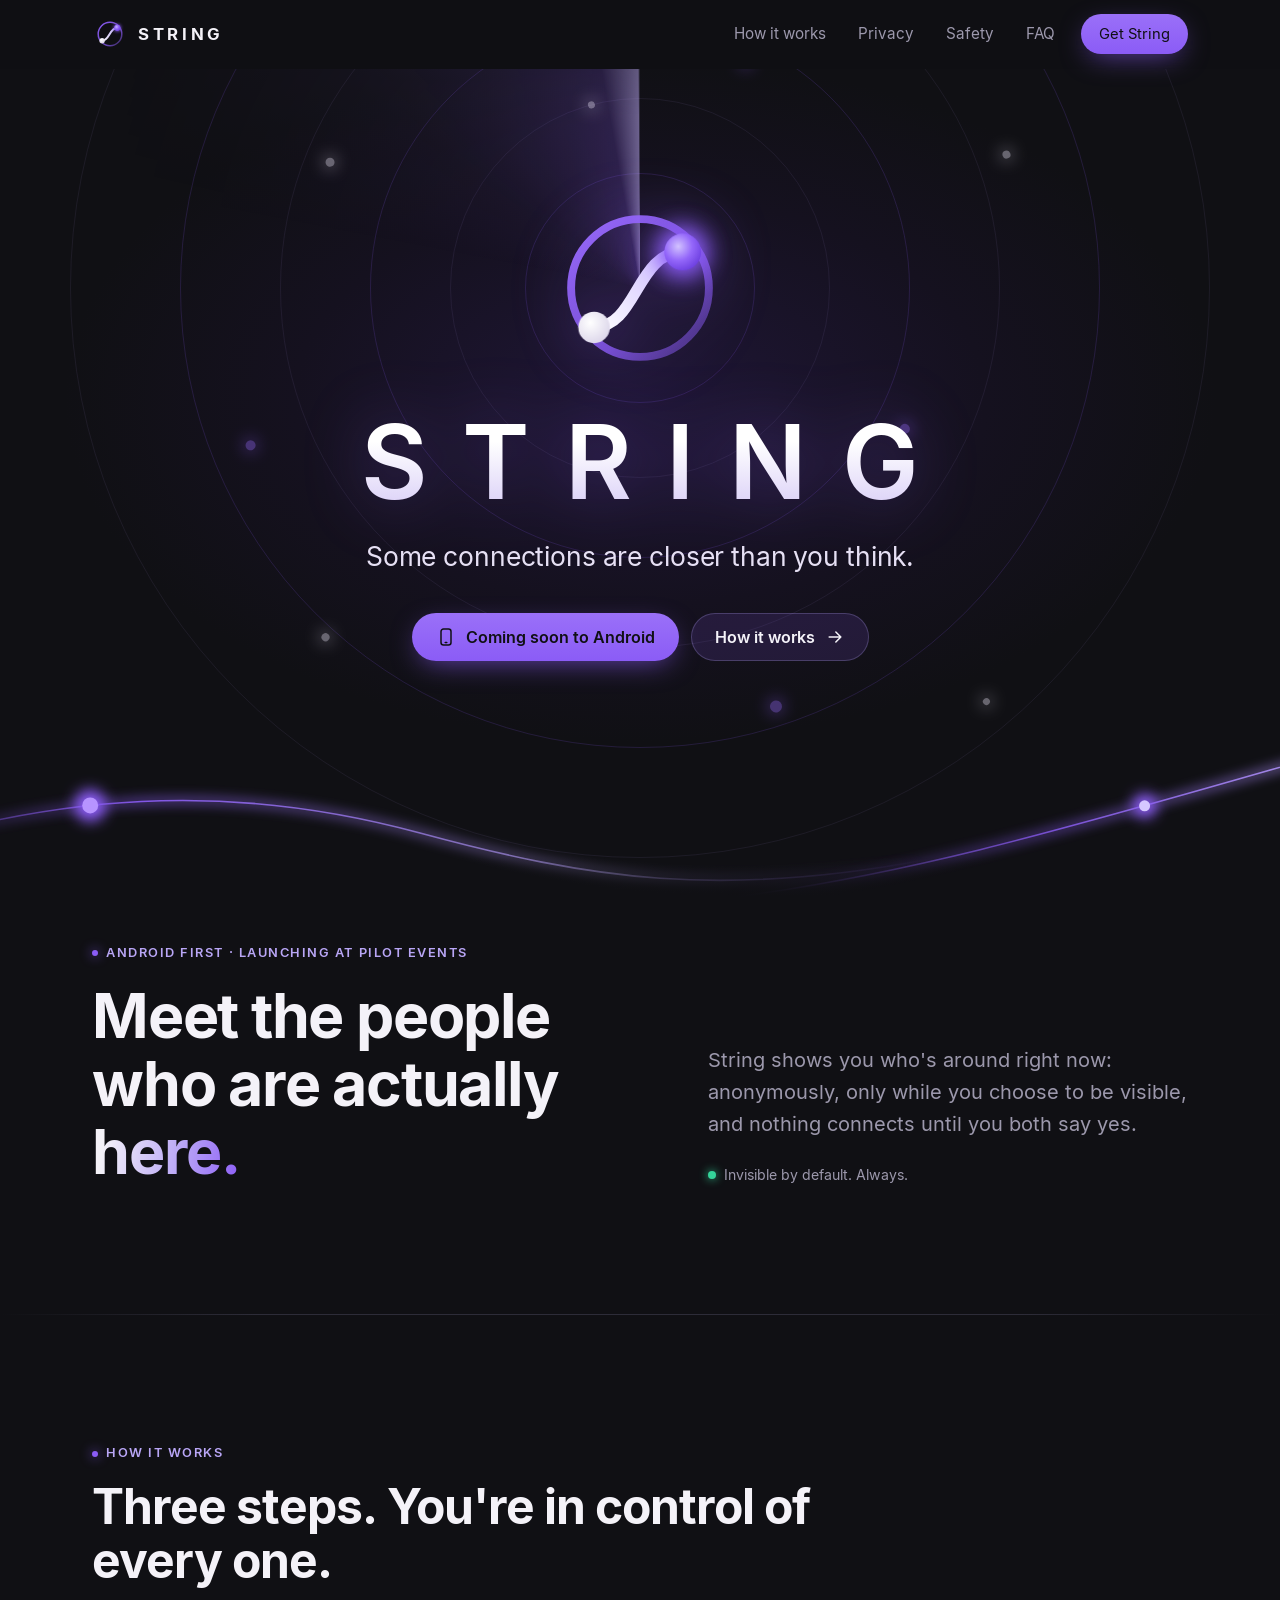
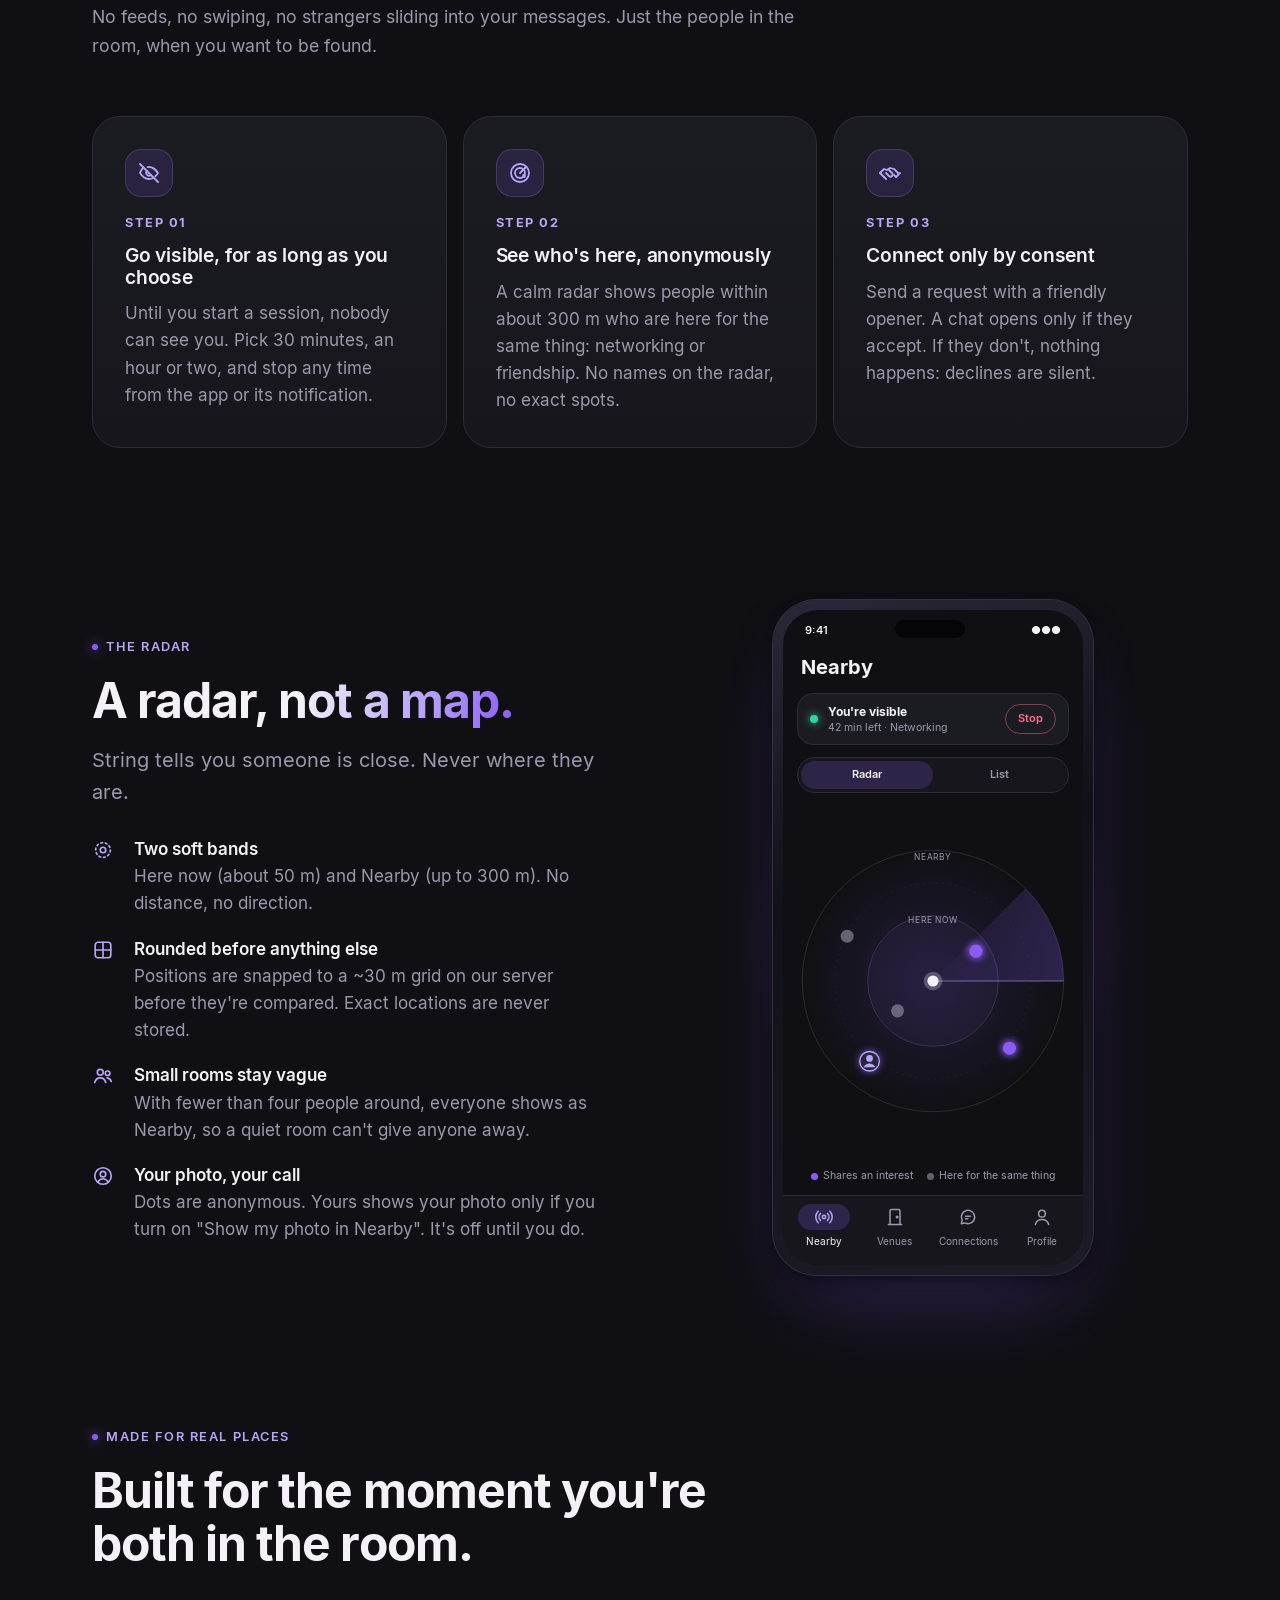
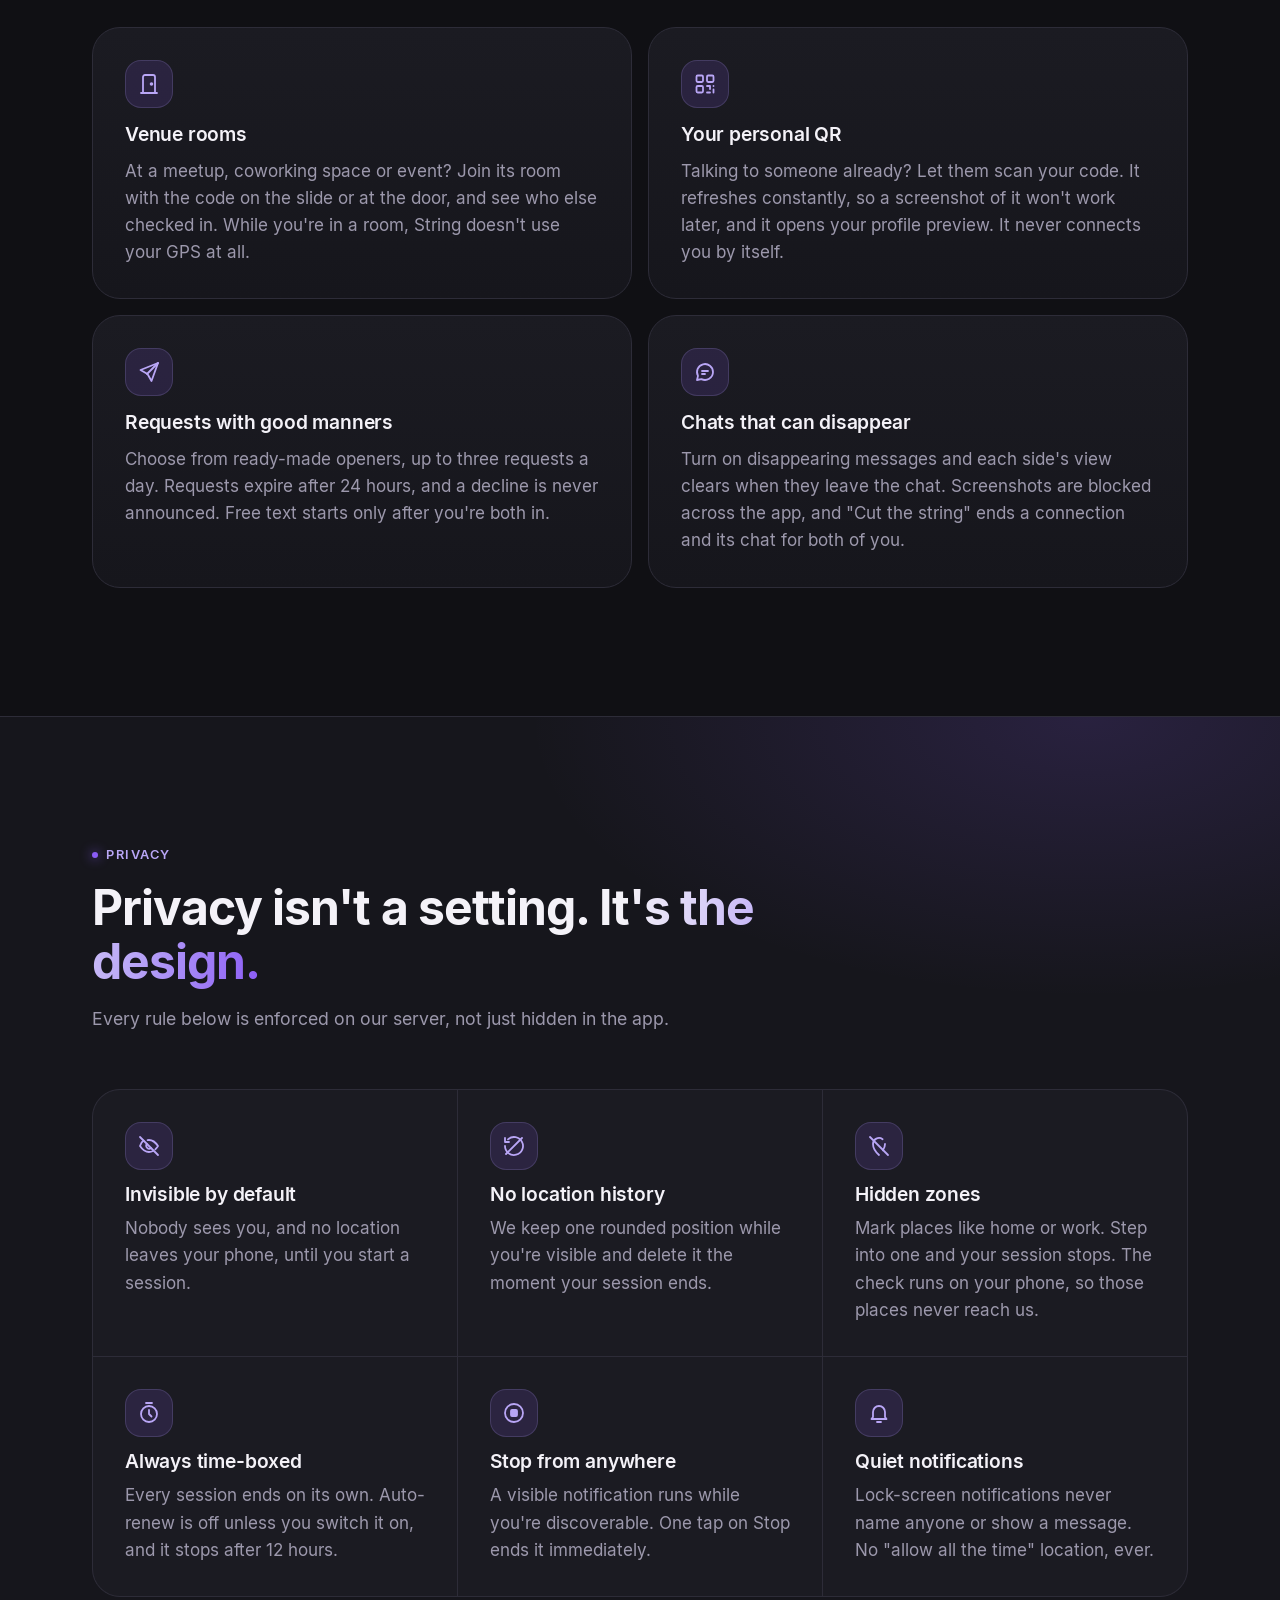
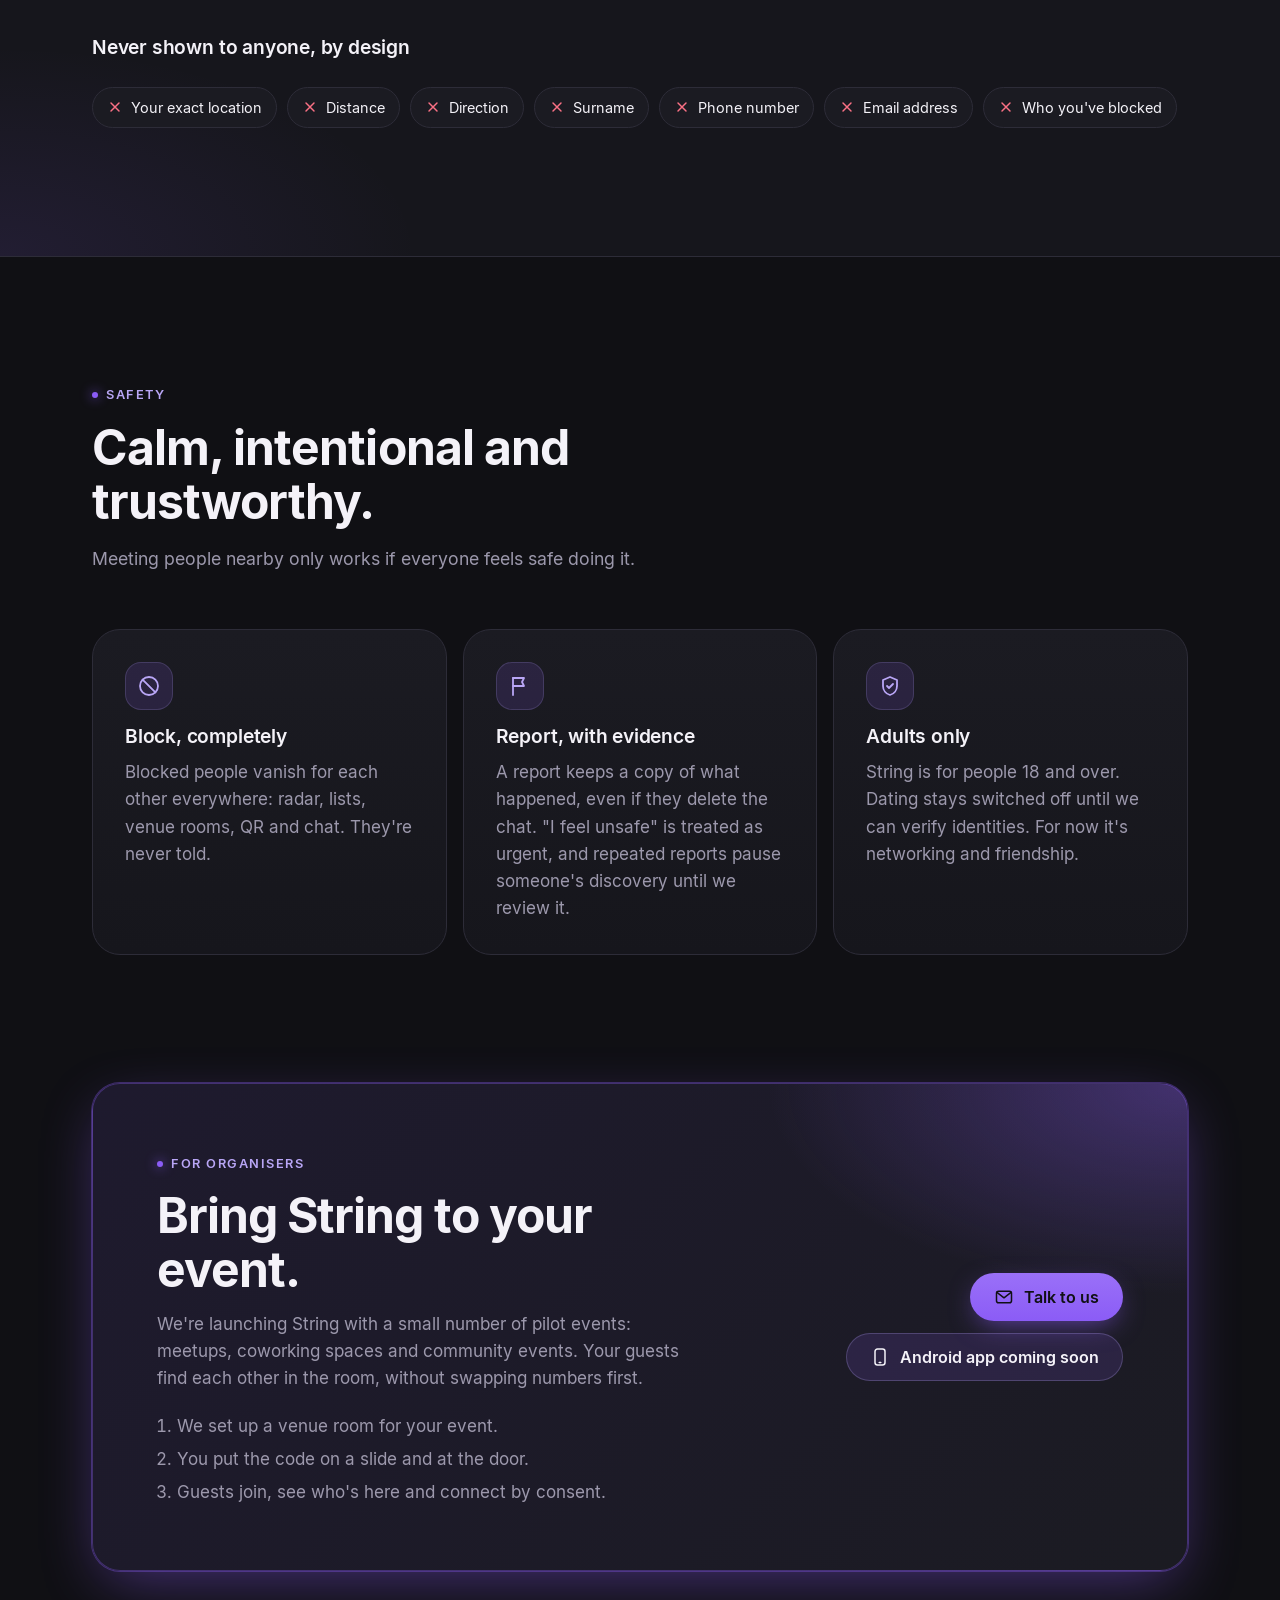
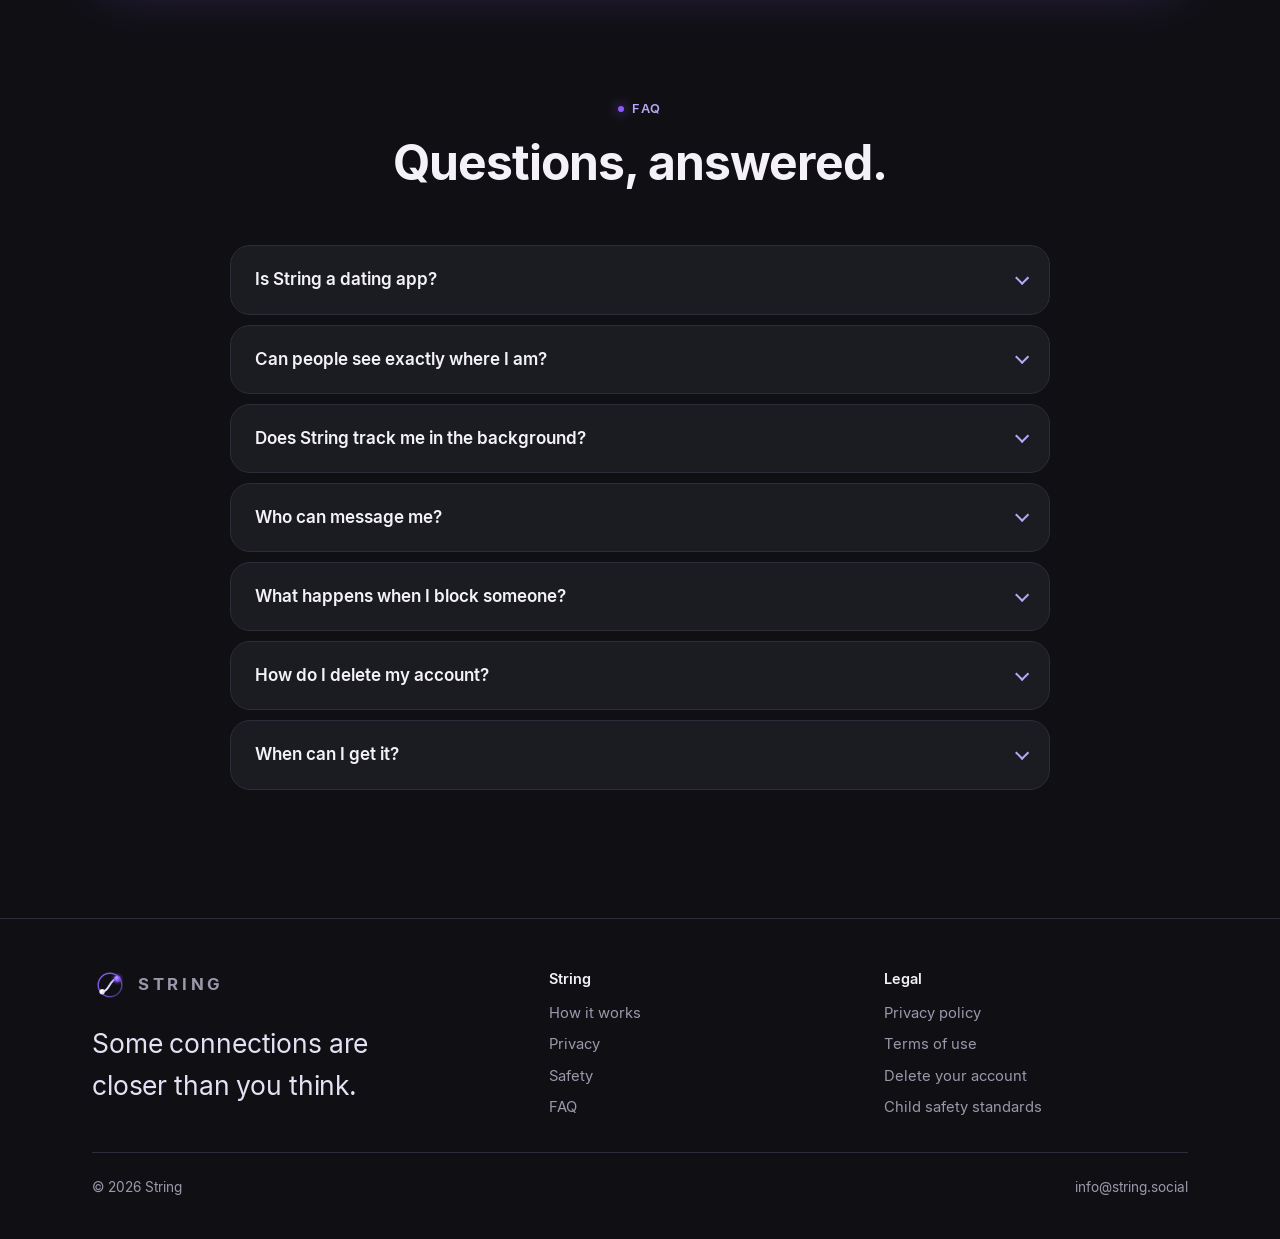
==== index.html @ e71d5424 "String website: landing page, privacy policy, terms, account deletion, child safety Co-Authored-By: " ====
<!doctype html>
<html lang="en">
<head>
  <meta charset="utf-8">
  <meta name="viewport" content="width=device-width, initial-scale=1">
  <title>String · Meet the people who are actually here</title>
  <meta name="description" content="String shows you who's around right now: anonymously, only while you choose to be visible, and nothing connects until you both say yes.">
  <meta name="theme-color" content="#101014">
  <meta property="og:type" content="website">
  <meta property="og:title" content="String · Some connections are closer than you think">
  <meta property="og:description" content="Meet the people who are actually here. Invisible by default, anonymous on the radar, connected only by consent.">
  <meta property="og:image" content="assets/img/og.png">
  <meta name="twitter:card" content="summary_large_image">
  <link rel="icon" type="image/svg+xml" href="assets/img/logo.svg">
  <link rel="icon" type="image/png" sizes="32x32" href="assets/img/icon-32.png">
  <link rel="apple-touch-icon" href="assets/img/icon-180.png">
  <link rel="preload" href="assets/fonts/Inter-Bold.ttf" as="font" type="font/ttf" crossorigin>
  <link rel="stylesheet" href="assets/css/site.css">
  <script>document.documentElement.classList.add("js");</script>
</head>
<body>
<a class="skip" href="#main">Skip to content</a>

<!-- Icons (stroke icons, 24 px grid) -->
<svg width="0" height="0" style="position:absolute" aria-hidden="true">
  <defs>
    <symbol id="i-eye-off" viewBox="0 0 24 24" fill="none" stroke="currentColor" stroke-width="1.8" stroke-linecap="round" stroke-linejoin="round"><path d="M3 3l18 18"/><path d="M10.6 6.1A9.7 9.7 0 0 1 12 6c5 0 9 6 9 6a17 17 0 0 1-2.7 3.3"/><path d="M6.5 6.6C4.3 8.2 3 12 3 12s4 6 9 6c1.5 0 2.9-.4 4.1-1"/><path d="M9.9 9.9a3 3 0 0 0 4.2 4.2"/></symbol>
    <symbol id="i-radar" viewBox="0 0 24 24" fill="none" stroke="currentColor" stroke-width="1.8" stroke-linecap="round" stroke-linejoin="round"><circle cx="12" cy="12" r="9"/><circle cx="12" cy="12" r="5"/><path d="M12 12l6-6"/><circle cx="16" cy="15" r="1" fill="currentColor"/></symbol>
    <symbol id="i-handshake" viewBox="0 0 24 24" fill="none" stroke="currentColor" stroke-width="1.8" stroke-linecap="round" stroke-linejoin="round"><path d="M8 12l3 3a2 2 0 0 0 3-3l-3-3"/><path d="M2 12l4-4 3 1 3-2 4 1 4 4"/><path d="M6 16l2 2"/><path d="M16 14l2 2"/><path d="M2 12l4 4"/><path d="M22 12l-4 4"/></symbol>
    <symbol id="i-grid" viewBox="0 0 24 24" fill="none" stroke="currentColor" stroke-width="1.8" stroke-linecap="round" stroke-linejoin="round"><rect x="3.5" y="3.5" width="17" height="17" rx="3"/><path d="M3.5 12h17M12 3.5v17"/></symbol>
    <symbol id="i-rings" viewBox="0 0 24 24" fill="none" stroke="currentColor" stroke-width="1.8" stroke-linecap="round" stroke-linejoin="round"><circle cx="12" cy="12" r="3"/><circle cx="12" cy="12" r="8" stroke-dasharray="2 3"/></symbol>
    <symbol id="i-users" viewBox="0 0 24 24" fill="none" stroke="currentColor" stroke-width="1.8" stroke-linecap="round" stroke-linejoin="round"><circle cx="9" cy="8" r="3.2"/><path d="M3 19c.8-3 3.2-5 6-5s5.2 2 6 5"/><circle cx="17" cy="9" r="2.5"/><path d="M16.5 14c2.3.2 3.9 1.8 4.5 4"/></symbol>
    <symbol id="i-photo" viewBox="0 0 24 24" fill="none" stroke="currentColor" stroke-width="1.8" stroke-linecap="round" stroke-linejoin="round"><circle cx="12" cy="12" r="9"/><circle cx="12" cy="10" r="3"/><path d="M6.5 18.5c1.2-2.2 3.2-3.5 5.5-3.5s4.3 1.3 5.5 3.5"/></symbol>
    <symbol id="i-door" viewBox="0 0 24 24" fill="none" stroke="currentColor" stroke-width="1.8" stroke-linecap="round" stroke-linejoin="round"><path d="M4 21h16"/><path d="M6 21V5a2 2 0 0 1 2-2h8a2 2 0 0 1 2 2v16"/><circle cx="14.5" cy="12" r=".9" fill="currentColor"/></symbol>
    <symbol id="i-qr" viewBox="0 0 24 24" fill="none" stroke="currentColor" stroke-width="1.8" stroke-linecap="round" stroke-linejoin="round"><rect x="3.5" y="3.5" width="6.5" height="6.5" rx="1.2"/><rect x="14" y="3.5" width="6.5" height="6.5" rx="1.2"/><rect x="3.5" y="14" width="6.5" height="6.5" rx="1.2"/><path d="M14 14h3v3M20.5 14v.01M14 20.5h3M20.5 17.5v3"/></symbol>
    <symbol id="i-send" viewBox="0 0 24 24" fill="none" stroke="currentColor" stroke-width="1.8" stroke-linecap="round" stroke-linejoin="round"><path d="M21 3L10 14"/><path d="M21 3l-6.5 18-4-7-7-4z"/></symbol>
    <symbol id="i-chat" viewBox="0 0 24 24" fill="none" stroke="currentColor" stroke-width="1.8" stroke-linecap="round" stroke-linejoin="round"><path d="M20 12a8 8 0 0 1-11.6 7.1L4 20l1-4.1A8 8 0 1 1 20 12z"/><path d="M9 11h6M9 14h3"/></symbol>
    <symbol id="i-timer" viewBox="0 0 24 24" fill="none" stroke="currentColor" stroke-width="1.8" stroke-linecap="round" stroke-linejoin="round"><circle cx="12" cy="13" r="8"/><path d="M12 9v4l2.5 2.5M9 2h6"/></symbol>
    <symbol id="i-history" viewBox="0 0 24 24" fill="none" stroke="currentColor" stroke-width="1.8" stroke-linecap="round" stroke-linejoin="round"><path d="M3 12a9 9 0 1 0 3-6.7"/><path d="M3 4v4h4"/><path d="M4 20L20 4"/></symbol>
    <symbol id="i-pin-off" viewBox="0 0 24 24" fill="none" stroke="currentColor" stroke-width="1.8" stroke-linecap="round" stroke-linejoin="round"><path d="M12 21s-6-5.4-6-11a6 6 0 0 1 9.6-4.8M18 10c0 2.2-.9 4.4-2.1 6.2"/><path d="M3 3l18 18"/></symbol>
    <symbol id="i-stop" viewBox="0 0 24 24" fill="none" stroke="currentColor" stroke-width="1.8" stroke-linecap="round" stroke-linejoin="round"><circle cx="12" cy="12" r="9"/><rect x="9" y="9" width="6" height="6" rx="1" fill="currentColor"/></symbol>
    <symbol id="i-bell" viewBox="0 0 24 24" fill="none" stroke="currentColor" stroke-width="1.8" stroke-linecap="round" stroke-linejoin="round"><path d="M6 16V11a6 6 0 1 1 12 0v5l1.5 2h-15z"/><path d="M10 21h4"/></symbol>
    <symbol id="i-block" viewBox="0 0 24 24" fill="none" stroke="currentColor" stroke-width="1.8" stroke-linecap="round" stroke-linejoin="round"><circle cx="12" cy="12" r="9"/><path d="M5.6 5.6l12.8 12.8"/></symbol>
    <symbol id="i-flag" viewBox="0 0 24 24" fill="none" stroke="currentColor" stroke-width="1.8" stroke-linecap="round" stroke-linejoin="round"><path d="M5 21V4"/><path d="M5 4h11l-2 4 2 4H5"/></symbol>
    <symbol id="i-shield" viewBox="0 0 24 24" fill="none" stroke="currentColor" stroke-width="1.8" stroke-linecap="round" stroke-linejoin="round"><path d="M12 3l7 3v6c0 4.4-3 8-7 9-4-1-7-4.6-7-9V6z"/><path d="M9 12l2 2 4-4"/></symbol>
    <symbol id="i-x" viewBox="0 0 24 24" fill="none" stroke="currentColor" stroke-width="2.2" stroke-linecap="round"><path d="M6 6l12 12M18 6L6 18"/></symbol>
    <symbol id="i-phone" viewBox="0 0 24 24" fill="none" stroke="currentColor" stroke-width="1.8" stroke-linecap="round" stroke-linejoin="round"><rect x="6" y="2.5" width="12" height="19" rx="3"/><path d="M11 18.5h2"/></symbol>
    <symbol id="i-arrow" viewBox="0 0 24 24" fill="none" stroke="currentColor" stroke-width="1.8" stroke-linecap="round" stroke-linejoin="round"><path d="M5 12h14M13 6l6 6-6 6"/></symbol>
    <symbol id="i-mail" viewBox="0 0 24 24" fill="none" stroke="currentColor" stroke-width="1.8" stroke-linecap="round" stroke-linejoin="round"><rect x="3" y="5" width="18" height="14" rx="2.5"/><path d="M3.5 6.5L12 13l8.5-6.5"/></symbol>
    <symbol id="i-nearby" viewBox="0 0 24 24" fill="none" stroke="currentColor" stroke-width="1.8" stroke-linecap="round" stroke-linejoin="round"><circle cx="12" cy="12" r="2"/><path d="M7.8 7.8a6 6 0 0 0 0 8.4M16.2 7.8a6 6 0 0 1 0 8.4M5 5a10 10 0 0 0 0 14M19 5a10 10 0 0 1 0 14"/></symbol>
    <symbol id="i-person" viewBox="0 0 24 24" fill="none" stroke="currentColor" stroke-width="1.8" stroke-linecap="round" stroke-linejoin="round"><circle cx="12" cy="8" r="4"/><path d="M4 21c1.2-4 4.2-6 8-6s6.8 2 8 6"/></symbol>
  </defs>
</svg>

<header class="top">
  <div class="wrap">
    <a class="brand" href="./" aria-label="String home">
      <img src="assets/img/logo.svg" alt="" width="36" height="36">
      STRING
    </a>
    <nav class="nav" aria-label="Main">
      <a href="#how">How it works</a>
      <a href="#privacy">Privacy</a>
      <a href="#safety">Safety</a>
      <a href="#faq">FAQ</a>
      <a class="btn btn-filled" href="#get">Get String</a>
    </nav>
  </div>
</header>

<main id="main">

  <!-- Hero: the brand banner, drawn live (radar rings, a sweeping beam, people lighting up
       as it passes, strings drifting below). -->
  <section class="stage" aria-labelledby="hero-title">
    <svg class="waves" viewBox="0 0 1440 260" preserveAspectRatio="xMidYMax slice" aria-hidden="true">
      <defs>
        <linearGradient id="w-a" x1="0" y1="0" x2="1" y2="0">
          <stop offset="0" stop-color="#8B5CF6" stop-opacity="0"/>
          <stop offset=".25" stop-color="#8B5CF6" stop-opacity=".9"/>
          <stop offset=".7" stop-color="#B9A6F6" stop-opacity=".55"/>
          <stop offset="1" stop-color="#8B5CF6" stop-opacity="0"/>
        </linearGradient>
        <linearGradient id="w-b" x1="0" y1="0" x2="1" y2="0">
          <stop offset="0" stop-color="#8B5CF6" stop-opacity="0"/>
          <stop offset=".5" stop-color="#8B5CF6" stop-opacity=".8"/>
          <stop offset="1" stop-color="#C4B0FF" stop-opacity=".9"/>
        </linearGradient>
        <filter id="w-glow" x="-10%" y="-50%" width="120%" height="200%"><feGaussianBlur stdDeviation="6"/></filter>
        <filter id="w-orb" x="-2" y="-2" width="5" height="5"><feGaussianBlur stdDeviation="7"/></filter>
        <path id="w-path-a" d="M-40 214 C 160 150, 330 150, 500 196 S 800 262, 1010 222"/>
        <path id="w-path-b" d="M800 262 C 1010 236, 1190 178, 1480 96"/>
      </defs>
      <use href="#w-path-a" fill="none" stroke="url(#w-a)" stroke-width="7" filter="url(#w-glow)" opacity=".7"/>
      <use href="#w-path-a" fill="none" stroke="url(#w-a)" stroke-width="1.6"/>
      <use href="#w-path-b" fill="none" stroke="url(#w-b)" stroke-width="7" filter="url(#w-glow)" opacity=".7"/>
      <use href="#w-path-b" fill="none" stroke="url(#w-b)" stroke-width="1.6"/>
      <g>
        <circle r="16" fill="#8B5CF6" filter="url(#w-orb)"/>
        <circle r="8" fill="#B794FF"/>
        <animateMotion dur="14s" repeatCount="indefinite" rotate="0"><mpath href="#w-path-a"/></animateMotion>
      </g>
      <g>
        <circle r="12" fill="#8B5CF6" filter="url(#w-orb)"/>
        <circle r="5.5" fill="#D6C8FF"/>
        <animateMotion dur="11s" begin="-4s" repeatCount="indefinite" rotate="0"><mpath href="#w-path-b"/></animateMotion>
      </g>
    </svg>

    <div class="stage-content">
      <div class="mark-wrap">
        <div class="stage-art" aria-hidden="true">
          <span class="ring" style="--d:230px"></span>
          <span class="ring" style="--d:380px"></span>
          <span class="ring" style="--d:540px"></span>
          <span class="ring" style="--d:720px"></span>
          <span class="ring" style="--d:920px"></span>
          <span class="ring" style="--d:1140px"></span>
          <span class="beam"></span>
          <!-- People: --a angle from the top, --r distance, --d = a/360*6s - 6s so each lights
               up as the beam reaches it. Violet shares an interest; pale does not. -->
          <span class="blip" style="--a:25deg;--r:250px;--d:-5.58s"><i></i></span>
          <span class="blip" style="--a:70deg;--r:390px;--d:-4.83s;--c:#E9E4F5;--s:8px"><i></i></span>
          <span class="blip" style="--a:118deg;--r:300px;--d:-4.03s"><i></i></span>
          <span class="blip" style="--a:140deg;--r:540px;--d:-3.67s;--c:#E9E4F5;--s:7px"><i></i></span>
          <span class="blip" style="--a:162deg;--r:440px;--d:-3.30s;--s:12px"><i></i></span>
          <span class="blip" style="--a:222deg;--r:470px;--d:-2.30s;--c:#E9E4F5;--s:8px"><i></i></span>
          <span class="blip" style="--a:248deg;--r:420px;--d:-1.87s"><i></i></span>
          <span class="blip" style="--a:292deg;--r:335px;--d:-1.13s;--c:#E9E4F5;--s:9px"><i></i></span>
          <span class="blip" style="--a:318deg;--r:520px;--d:-0.70s;--s:12px"><i></i></span>
          <span class="blip" style="--a:345deg;--r:190px;--d:-0.25s;--c:#E9E4F5;--s:7px"><i></i></span>
        </div>
        <svg class="mark" viewBox="0 0 64 64" aria-hidden="true">
          <defs>
            <linearGradient id="m-ring" x1="10" y1="10" x2="54" y2="54" gradientUnits="userSpaceOnUse">
              <stop offset="0" stop-color="#9B6CFF"/>
              <stop offset=".6" stop-color="#8B5CF6" stop-opacity=".8"/>
              <stop offset="1" stop-color="#8B5CF6" stop-opacity=".3"/>
            </linearGradient>
            <linearGradient id="m-thread" x1="18" y1="44" x2="46" y2="20" gradientUnits="userSpaceOnUse">
              <stop offset="0" stop-color="#FFFFFF"/>
              <stop offset="1" stop-color="#C4B0FF"/>
            </linearGradient>
            <radialGradient id="m-violet" cx=".38" cy=".35" r=".7">
              <stop offset="0" stop-color="#D2C2FF"/>
              <stop offset=".55" stop-color="#9467FA"/>
              <stop offset="1" stop-color="#6D3FE0"/>
            </radialGradient>
            <radialGradient id="m-white" cx=".38" cy=".35" r=".7">
              <stop offset="0" stop-color="#FFFFFF"/>
              <stop offset="1" stop-color="#DCD6EA"/>
            </radialGradient>
            <filter id="m-glow" x="-1" y="-1" width="3" height="3"><feGaussianBlur stdDeviation="3.2"/></filter>
          </defs>
          <circle class="mark-ring" cx="32" cy="32" r="21" fill="none" stroke="url(#m-ring)" stroke-width="2.4" pathLength="1"/>
          <path class="mark-thread" d="M18 44 C 31 44, 31 21, 45 21" fill="none" stroke="url(#m-thread)" stroke-width="3.4" stroke-linecap="round" pathLength="1"/>
          <circle class="mark-halo" cx="45" cy="21" r="8" fill="#8B5CF6" filter="url(#m-glow)"/>
          <circle class="mark-orb" cx="45" cy="21" r="5.6" fill="url(#m-violet)"/>
          <circle class="mark-dot" cx="18" cy="44" r="4.8" fill="url(#m-white)"/>
        </svg>
      </div>

      <h1 id="hero-title" class="wordmark">STRING</h1>
      <p class="tagline">Some connections are closer than you think.</p>
      <div class="actions">
        <a class="btn btn-filled" href="#get"><svg><use href="#i-phone"/></svg>Coming soon to Android</a>
        <a class="btn btn-tonal" href="#how">How it works<svg><use href="#i-arrow"/></svg></a>
      </div>
    </div>
  </section>

  <!-- Intro -->
  <section class="intro">
    <div class="wrap">
      <div class="hero-copy">
        <div class="reveal">
          <span class="eyebrow">Android first · launching at pilot events</span>
          <h2 class="intro-title">Meet the people who are actually <span class="gradient-text">here.</span></h2>
        </div>
        <div class="hero-side reveal">
          <p class="lead">String shows you who's around right now: anonymously, only while you choose to be visible, and nothing connects until you both say yes.</p>
          <p class="note"><span class="dot" aria-hidden="true"></span>Invisible by default. Always.</p>
        </div>
      </div>
    </div>
  </section>

  <div class="divider" role="presentation"></div>

  <!-- How it works -->
  <section class="section" id="how">
    <div class="wrap">
      <div class="section-head reveal">
        <span class="eyebrow">How it works</span>
        <h2>Three steps. You're in control of every one.</h2>
        <p>No feeds, no swiping, no strangers sliding into your messages. Just the people in the room, when you want to be found.</p>
      </div>
      <div class="grid grid-3">
        <article class="card reveal">
          <div class="icon"><svg><use href="#i-eye-off"/></svg></div>
          <span class="step-no">STEP 01</span>
          <h3>Go visible, for as long as you choose</h3>
          <p>Until you start a session, nobody can see you. Pick 30 minutes, an hour or two, and stop any time from the app or its notification.</p>
        </article>
        <article class="card reveal">
          <div class="icon"><svg><use href="#i-radar"/></svg></div>
          <span class="step-no">STEP 02</span>
          <h3>See who's here, anonymously</h3>
          <p>A calm radar shows people within about 300 m who are here for the same thing: networking or friendship. No names on the radar, no exact spots.</p>
        </article>
        <article class="card reveal">
          <div class="icon"><svg><use href="#i-handshake"/></svg></div>
          <span class="step-no">STEP 03</span>
          <h3>Connect only by consent</h3>
          <p>Send a request with a friendly opener. A chat opens only if they accept. If they don't, nothing happens: declines are silent.</p>
        </article>
      </div>
    </div>
  </section>

  <!-- Radar showcase -->
  <section class="section" style="padding-top:0">
    <div class="wrap showcase">
      <div class="reveal">
        <span class="eyebrow">The radar</span>
        <h2 style="margin-top:16px">A radar, <span class="gradient-text">not a map.</span></h2>
        <p class="lead" style="margin-top:16px">String tells you someone is close. Never where they are.</p>
        <ul class="points">
          <li><svg><use href="#i-rings"/></svg><div><b>Two soft bands</b><span>Here now (about 50 m) and Nearby (up to 300 m). No distance, no direction.</span></div></li>
          <li><svg><use href="#i-grid"/></svg><div><b>Rounded before anything else</b><span>Positions are snapped to a ~30 m grid on our server before they're compared. Exact locations are never stored.</span></div></li>
          <li><svg><use href="#i-users"/></svg><div><b>Small rooms stay vague</b><span>With fewer than four people around, everyone shows as Nearby, so a quiet room can't give anyone away.</span></div></li>
          <li><svg><use href="#i-photo"/></svg><div><b>Your photo, your call</b><span>Dots are anonymous. Yours shows your photo only if you turn on "Show my photo in Nearby". It's off until you do.</span></div></li>
        </ul>
      </div>

      <div class="phone-stage reveal" aria-hidden="true">
        <div class="phone">
          <div class="screen">
            <div class="status"><span>9:41</span><i></i><span>●●●</span></div>
            <div class="app-title">Nearby</div>
            <div class="session">
              <span class="live"></span>
              <div><b>You're visible</b><small>42 min left · Networking</small></div>
              <em>Stop</em>
            </div>
            <div class="seg"><span class="on">Radar</span><span>List</span></div>
            <div class="radar">
              <svg viewBox="0 0 300 300">
                <defs>
                  <radialGradient id="rg-bg" cx="50%" cy="50%" r="50%">
                    <stop offset="0" stop-color="#8B5CF6" stop-opacity=".16"/>
                    <stop offset="1" stop-color="#8B5CF6" stop-opacity="0"/>
                  </radialGradient>
                  <linearGradient id="rg-sweep" x1="0" y1="0" x2="1" y2="0">
                    <stop offset="0" stop-color="#8B5CF6" stop-opacity="0"/>
                    <stop offset="1" stop-color="#8B5CF6" stop-opacity=".45"/>
                  </linearGradient>
                  <filter id="rg-glow" x="-1" y="-1" width="3" height="3"><feGaussianBlur stdDeviation="4"/></filter>
                </defs>
                <circle cx="150" cy="150" r="140" fill="url(#rg-bg)"/>
                <circle cx="150" cy="150" r="140" fill="none" stroke="#2D2C38"/>
                <circle cx="150" cy="150" r="70" fill="rgba(139,92,246,.05)" stroke="#3a3650"/>
                <circle cx="150" cy="150" r="105" fill="none" stroke="#24232e" stroke-dasharray="2 5"/>
                <text x="150" y="88" text-anchor="middle" fill="#9C98AC" font-size="9" font-family="Inter" letter-spacing="1">HERE NOW</text>
                <text x="150" y="20" text-anchor="middle" fill="#9C98AC" font-size="9" font-family="Inter" letter-spacing="1">NEARBY</text>
                <g class="sweep">
                  <path d="M150 150 L290 150 A140 140 0 0 0 249 51 Z" fill="url(#rg-sweep)" opacity=".55"/>
                  <line x1="150" y1="150" x2="290" y2="150" stroke="#B9A6F6" stroke-opacity=".6"/>
                </g>
                <!-- people (anonymous): violet shares an interest, grey does not -->
                <g class="ping" style="animation-delay:-.4s"><circle cx="196" cy="118" r="9" fill="#8B5CF6" filter="url(#rg-glow)" opacity=".8"/><circle cx="196" cy="118" r="7" fill="#8B5CF6"/></g>
                <g class="ping" style="animation-delay:-2.2s"><circle cx="112" cy="182" r="7" fill="#9C98AC" opacity=".6"/></g>
                <g class="ping" style="animation-delay:-3.6s"><circle cx="232" cy="222" r="9" fill="#8B5CF6" filter="url(#rg-glow)" opacity=".8"/><circle cx="232" cy="222" r="7" fill="#8B5CF6"/></g>
                <g class="ping" style="animation-delay:-5s"><circle cx="58" cy="102" r="7" fill="#9C98AC" opacity=".6"/></g>
                <g class="ping" style="animation-delay:-1.4s">
                  <circle cx="82" cy="236" r="12" fill="#8B5CF6" filter="url(#rg-glow)" opacity=".6"/>
                  <circle cx="82" cy="236" r="10.5" fill="#2a2440" stroke="#B9A6F6" stroke-width="1.5"/>
                  <circle cx="82" cy="233" r="3.6" fill="#B9A6F6"/>
                  <path d="M75.5 242.5c1.4-2.6 3.8-4 6.5-4s5.1 1.4 6.5 4" fill="#B9A6F6"/>
                </g>
                <!-- you -->
                <circle cx="150" cy="150" r="10" fill="#F4F2F8" opacity=".25"/>
                <circle cx="150" cy="150" r="6" fill="#F4F2F8"/>
              </svg>
            </div>
            <div class="legend"><span><i></i>Shares an interest</span><span><i class="n"></i>Here for the same thing</span></div>
            <div class="tabs">
              <span class="on"><span class="pill"><svg><use href="#i-nearby"/></svg></span>Nearby</span>
              <span><span class="pill"><svg><use href="#i-door"/></svg></span>Venues</span>
              <span><span class="pill"><svg><use href="#i-chat"/></svg></span>Connections</span>
              <span><span class="pill"><svg><use href="#i-person"/></svg></span>Profile</span>
            </div>
          </div>
        </div>
      </div>
    </div>
  </section>

  <!-- Ways to meet -->
  <section class="section" style="padding-top:0">
    <div class="wrap">
      <div class="section-head reveal">
        <span class="eyebrow">Made for real places</span>
        <h2>Built for the moment you're both in the room.</h2>
      </div>
      <div class="grid grid-2">
        <article class="card reveal">
          <div class="icon"><svg><use href="#i-door"/></svg></div>
          <h3>Venue rooms</h3>
          <p>At a meetup, coworking space or event? Join its room with the code on the slide or at the door, and see who else checked in. While you're in a room, String doesn't use your GPS at all.</p>
        </article>
        <article class="card reveal">
          <div class="icon"><svg><use href="#i-qr"/></svg></div>
          <h3>Your personal QR</h3>
          <p>Talking to someone already? Let them scan your code. It refreshes constantly, so a screenshot of it won't work later, and it opens your profile preview. It never connects you by itself.</p>
        </article>
        <article class="card reveal">
          <div class="icon"><svg><use href="#i-send"/></svg></div>
          <h3>Requests with good manners</h3>
          <p>Choose from ready-made openers, up to three requests a day. Requests expire after 24 hours, and a decline is never announced. Free text starts only after you're both in.</p>
        </article>
        <article class="card reveal">
          <div class="icon"><svg><use href="#i-chat"/></svg></div>
          <h3>Chats that can disappear</h3>
          <p>Turn on disappearing messages and each side's view clears when they leave the chat. Screenshots are blocked across the app, and "Cut the string" ends a connection and its chat for both of you.</p>
        </article>
      </div>
    </div>
  </section>

  <!-- Privacy -->
  <section class="section privacy-band" id="privacy">
    <div class="wrap">
      <div class="section-head reveal">
        <span class="eyebrow">Privacy</span>
        <h2>Privacy isn't a setting. <span class="gradient-text">It's the design.</span></h2>
        <p>Every rule below is enforced on our server, not just hidden in the app.</p>
      </div>
      <div class="promise reveal">
        <div><div class="icon"><svg><use href="#i-eye-off"/></svg></div><h3>Invisible by default</h3><p>Nobody sees you, and no location leaves your phone, until you start a session.</p></div>
        <div><div class="icon"><svg><use href="#i-history"/></svg></div><h3>No location history</h3><p>We keep one rounded position while you're visible and delete it the moment your session ends.</p></div>
        <div><div class="icon"><svg><use href="#i-pin-off"/></svg></div><h3>Hidden zones</h3><p>Mark places like home or work. Step into one and your session stops. The check runs on your phone, so those places never reach us.</p></div>
        <div><div class="icon"><svg><use href="#i-timer"/></svg></div><h3>Always time-boxed</h3><p>Every session ends on its own. Auto-renew is off unless you switch it on, and it stops after 12 hours.</p></div>
        <div><div class="icon"><svg><use href="#i-stop"/></svg></div><h3>Stop from anywhere</h3><p>A visible notification runs while you're discoverable. One tap on Stop ends it immediately.</p></div>
        <div><div class="icon"><svg><use href="#i-bell"/></svg></div><h3>Quiet notifications</h3><p>Lock-screen notifications never name anyone or show a message. No "allow all the time" location, ever.</p></div>
      </div>
      <div class="reveal" style="margin-top:40px">
        <h3>Never shown to anyone, by design</h3>
        <div class="never" role="list">
          <span class="chip" role="listitem"><svg><use href="#i-x"/></svg>Your exact location</span>
          <span class="chip" role="listitem"><svg><use href="#i-x"/></svg>Distance</span>
          <span class="chip" role="listitem"><svg><use href="#i-x"/></svg>Direction</span>
          <span class="chip" role="listitem"><svg><use href="#i-x"/></svg>Surname</span>
          <span class="chip" role="listitem"><svg><use href="#i-x"/></svg>Phone number</span>
          <span class="chip" role="listitem"><svg><use href="#i-x"/></svg>Email address</span>
          <span class="chip" role="listitem"><svg><use href="#i-x"/></svg>Who you've blocked</span>
        </div>
      </div>
    </div>
  </section>

  <!-- Safety -->
  <section class="section" id="safety">
    <div class="wrap">
      <div class="section-head reveal">
        <span class="eyebrow">Safety</span>
        <h2>Calm, intentional and trustworthy.</h2>
        <p>Meeting people nearby only works if everyone feels safe doing it.</p>
      </div>
      <div class="grid grid-3">
        <article class="card reveal">
          <div class="icon"><svg><use href="#i-block"/></svg></div>
          <h3>Block, completely</h3>
          <p>Blocked people vanish for each other everywhere: radar, lists, venue rooms, QR and chat. They're never told.</p>
        </article>
        <article class="card reveal">
          <div class="icon"><svg><use href="#i-flag"/></svg></div>
          <h3>Report, with evidence</h3>
          <p>A report keeps a copy of what happened, even if they delete the chat. "I feel unsafe" is treated as urgent, and repeated reports pause someone's discovery until we review it.</p>
        </article>
        <article class="card reveal">
          <div class="icon"><svg><use href="#i-shield"/></svg></div>
          <h3>Adults only</h3>
          <p>String is for people 18 and over. Dating stays switched off until we can verify identities. For now it's networking and friendship.</p>
        </article>
      </div>
    </div>
  </section>

  <!-- Organisers -->
  <section class="section" id="get" style="padding-top:0">
    <div class="wrap">
      <div class="cta-card reveal">
        <div>
          <span class="eyebrow">For organisers</span>
          <h2 style="margin-top:14px">Bring String to your event.</h2>
          <p>We're launching String with a small number of pilot events: meetups, coworking spaces and community events. Your guests find each other in the room, without swapping numbers first.</p>
          <ol>
            <li>We set up a venue room for your event.</li>
            <li>You put the code on a slide and at the door.</li>
            <li>Guests join, see who's here and connect by consent.</li>
          </ol>
        </div>
        <div class="actions">
          <a class="btn btn-filled" href="mailto:info@string.social?subject=String%20pilot%20event"><svg><use href="#i-mail"/></svg>Talk to us</a>
          <span class="btn btn-tonal" aria-disabled="true"><svg><use href="#i-phone"/></svg>Android app coming soon</span>
        </div>
      </div>
    </div>
  </section>

  <!-- FAQ -->
  <section class="section" id="faq" style="padding-top:0">
    <div class="wrap">
      <div class="section-head center reveal">
        <span class="eyebrow">FAQ</span>
        <h2>Questions, answered.</h2>
      </div>
      <div class="faq reveal">
        <details>
          <summary>Is String a dating app?</summary>
          <div>Not right now. String launches for networking and friendship. Dating stays switched off until we can verify identities properly.</div>
        </details>
        <details>
          <summary>Can people see exactly where I am?</summary>
          <div>No. Others only see that you're Here now (about 50 m) or Nearby (up to 300 m), and only while you're visible. Never a distance, a direction or a point on a map. Positions are rounded to a ~30 m grid on our server, and with fewer than four people around everyone shows as Nearby.</div>
        </details>
        <details>
          <summary>Does String track me in the background?</summary>
          <div>Only during a session you start, with an ongoing notification so you always know. String never asks for "Allow all the time" location. When your session ends, its last position is deleted. In a venue room String doesn't use GPS at all.</div>
        </details>
        <details>
          <summary>Who can message me?</summary>
          <div>Only people whose request you accept. Requests use preset openers, there's a limit of three a day, they expire after 24 hours, and you can choose to accept requests only from people who share an interest with you.</div>
        </details>
        <details>
          <summary>What happens when I block someone?</summary>
          <div>You disappear for each other everywhere in String: radar, list, venue rooms, QR and chat. Any connection and chat between you ends. They're not told.</div>
        </details>
        <details>
          <summary>How do I delete my account?</summary>
          <div>In the app, go to Profile › Account › Delete account. It's immediate and permanent. See <a href="delete-account.html">Delete your account</a> for what's removed.</div>
        </details>
        <details>
          <summary>When can I get it?</summary>
          <div>String is launching on Android with a few pilot events first. iPhone comes later. Running an event? <a href="#get">Talk to us</a>.</div>
        </details>
      </div>
    </div>
  </section>
</main>

<footer class="foot">
  <div class="wrap">
    <div>
      <a class="brand" href="./"><img src="assets/img/logo.svg" alt="" width="32" height="32">STRING</a>
      <p class="tagline">Some connections are closer than you think.</p>
    </div>
    <div>
      <h4>String</h4>
      <ul>
        <li><a href="#how">How it works</a></li>
        <li><a href="#privacy">Privacy</a></li>
        <li><a href="#safety">Safety</a></li>
        <li><a href="#faq">FAQ</a></li>
      </ul>
    </div>
    <div>
      <h4>Legal</h4>
      <ul>
        <li><a href="privacy.html">Privacy policy</a></li>
        <li><a href="terms.html">Terms of use</a></li>
        <li><a href="delete-account.html">Delete your account</a></li>
        <li><a href="child-safety.html">Child safety standards</a></li>
      </ul>
    </div>
    <div class="legal">
      <span>© <span data-year>2026</span> String</span>
      <a href="mailto:info@string.social">info@string.social</a>
    </div>
  </div>
</footer>

<script src="assets/js/site.js" defer></script>
</body>
</html>
---- assets/css/site.css ----
/* String website. Brand palette from app/lib/core/theme/app_colors.dart. Dark only, like the app. */

@font-face {
  font-family: "Inter";
  src: url("../fonts/Inter-Regular.ttf") format("truetype");
  font-weight: 400;
  font-display: swap;
}
@font-face {
  font-family: "Inter";
  src: url("../fonts/Inter-SemiBold.ttf") format("truetype");
  font-weight: 600;
  font-display: swap;
}
@font-face {
  font-family: "Inter";
  src: url("../fonts/Inter-Bold.ttf") format("truetype");
  font-weight: 700;
  font-display: swap;
}

:root {
  color-scheme: dark;

  /* Brand */
  --bg: #101014; /* Midnight */
  --surface: #16161c;
  --card: #1b1b22; /* Graphite */
  --card-high: #222230;
  --border: #2d2c38;
  --accent: #8b5cf6; /* Signal Violet */
  --accent-text: #b9a6f6; /* Muted Lavender */
  --text: #f4f2f8; /* Soft White */
  --muted: #9c98ac;
  --success: #34d399;
  --danger: #fb7185;
  --on-accent: #101014;

  /* Material-style state layers and elevation */
  --hover: rgba(244, 242, 248, 0.06);
  --press: rgba(244, 242, 248, 0.1);
  --glow: 0 0 0 1px rgba(139, 92, 246, 0.35), 0 18px 60px -12px rgba(139, 92, 246, 0.45);
  --shadow-1: 0 1px 2px rgba(0, 0, 0, 0.5), 0 2px 8px rgba(0, 0, 0, 0.25);
  --shadow-2: 0 4px 12px rgba(0, 0, 0, 0.35), 0 24px 48px -16px rgba(0, 0, 0, 0.6);

  /* Shape and space */
  --r-sm: 12px;
  --r-md: 20px;
  --r-lg: 28px;
  --r-full: 999px;
  --gutter: clamp(16px, 4vw, 32px);
  --max: 1160px;
  --section: clamp(72px, 10vw, 128px);

  --ease: cubic-bezier(0.2, 0, 0, 1); /* Material emphasized */
}

*,
*::before,
*::after {
  box-sizing: border-box;
}

html {
  scroll-behavior: smooth;
  -webkit-text-size-adjust: 100%;
}

body {
  margin: 0;
  background: var(--bg);
  color: var(--text);
  font-family: "Inter", system-ui, -apple-system, "Segoe UI", Roboto, sans-serif;
  font-size: 17px;
  line-height: 1.6;
  -webkit-font-smoothing: antialiased;
  overflow-x: hidden;
}

img,
svg {
  display: block;
  max-width: 100%;
}

a {
  color: var(--accent-text);
  text-decoration-thickness: 1px;
  text-underline-offset: 3px;
}
a:hover {
  color: var(--text);
}

:focus-visible {
  outline: 2px solid var(--accent-text);
  outline-offset: 3px;
  border-radius: 6px;
}

.skip {
  position: absolute;
  left: -999px;
  top: 8px;
  z-index: 100;
  background: var(--accent);
  color: var(--on-accent);
  padding: 8px 16px;
  border-radius: var(--r-full);
  font-weight: 600;
}
.skip:focus {
  left: 16px;
}

.wrap {
  width: 100%;
  max-width: var(--max);
  margin: 0 auto;
  padding: 0 var(--gutter);
}

/* ---------- Type ---------- */

h1,
h2,
h3 {
  margin: 0;
  line-height: 1.12;
  letter-spacing: -0.02em;
  font-weight: 700;
}
h1 {
  font-size: clamp(2.4rem, 6vw, 4.2rem);
}
h2 {
  font-size: clamp(1.9rem, 4.2vw, 3rem);
}
h3 {
  font-size: 1.2rem;
  letter-spacing: -0.01em;
  font-weight: 600;
}
p {
  margin: 0;
}
.lead {
  font-size: clamp(1.05rem, 1.8vw, 1.25rem);
  color: var(--muted);
  max-width: 40ch;
}
.eyebrow {
  display: inline-flex;
  align-items: center;
  gap: 8px;
  font-size: 0.8rem;
  font-weight: 600;
  letter-spacing: 0.12em;
  text-transform: uppercase;
  color: var(--accent-text);
}
.eyebrow::before {
  content: "";
  width: 6px;
  height: 6px;
  border-radius: 50%;
  background: var(--accent);
  box-shadow: 0 0 12px var(--accent);
}
.gradient-text {
  background: linear-gradient(100deg, var(--text) 10%, var(--accent-text) 60%, var(--accent) 100%);
  -webkit-background-clip: text;
  background-clip: text;
  color: transparent;
}

/* ---------- Buttons (Material 3: filled and tonal, pill shaped) ---------- */

.btn {
  position: relative;
  display: inline-flex;
  align-items: center;
  justify-content: center;
  gap: 10px;
  min-height: 48px;
  padding: 0 24px;
  border-radius: var(--r-full);
  font: 600 1rem/1 "Inter", sans-serif;
  text-decoration: none;
  border: 0;
  cursor: pointer;
  overflow: hidden;
  isolation: isolate;
  transition: transform 0.2s var(--ease), box-shadow 0.3s var(--ease);
}
.btn::after {
  content: "";
  position: absolute;
  inset: 0;
  background: currentColor;
  opacity: 0;
  transition: opacity 0.2s;
  z-index: -1;
}
.btn:hover::after {
  opacity: 0.08;
}
.btn:active::after {
  opacity: 0.14;
}
.btn:active {
  transform: scale(0.98);
}
.btn-filled {
  background: linear-gradient(180deg, #9a70f8, var(--accent));
  color: var(--on-accent);
  box-shadow: 0 8px 28px -8px rgba(139, 92, 246, 0.7);
}
.btn-filled:hover {
  color: var(--on-accent);
  box-shadow: 0 12px 36px -8px rgba(139, 92, 246, 0.85);
}
.btn-tonal {
  background: rgba(139, 92, 246, 0.14);
  color: var(--text);
  box-shadow: inset 0 0 0 1px rgba(185, 166, 246, 0.25);
}
.btn-tonal:hover {
  color: var(--text);
}
.btn svg {
  width: 20px;
  height: 20px;
  flex: none;
}
.btn[aria-disabled="true"] {
  cursor: default;
}

/* ---------- Header ---------- */

.top {
  position: sticky;
  top: 0;
  z-index: 50;
  backdrop-filter: blur(16px) saturate(140%);
  -webkit-backdrop-filter: blur(16px) saturate(140%);
  background: rgba(16, 16, 20, 0.72);
  border-bottom: 1px solid transparent;
  transition: border-color 0.3s, background 0.3s;
}
.top.scrolled {
  border-bottom-color: var(--border);
  background: rgba(16, 16, 20, 0.88);
}
.top .wrap {
  display: flex;
  align-items: center;
  justify-content: space-between;
  min-height: 68px;
  gap: 16px;
}
.brand {
  display: inline-flex;
  align-items: center;
  gap: 10px;
  color: var(--text);
  text-decoration: none;
  font-weight: 700;
  letter-spacing: 0.22em;
  font-size: 1.05rem;
}
.brand img {
  width: 36px;
  height: 36px;
}
.brand:hover {
  color: var(--text);
}
.nav {
  display: flex;
  align-items: center;
  gap: 4px;
}
.nav a {
  color: var(--muted);
  text-decoration: none;
  font-size: 0.95rem;
  font-weight: 500;
  padding: 10px 14px;
  border-radius: var(--r-full);
  transition: background 0.2s, color 0.2s;
}
.nav a:hover {
  background: var(--hover);
  color: var(--text);
}
.nav .btn {
  min-height: 40px;
  padding: 0 18px;
  font-size: 0.92rem;
  margin-left: 8px;
}
.nav a.btn-filled,
.nav a.btn-filled:hover {
  color: var(--on-accent);
  background: linear-gradient(180deg, #9a70f8, var(--accent));
}
@media (max-width: 820px) {
  .nav a:not(.btn) {
    display: none;
  }
}

/* ---------- Hero stage: the brand banner, drawn live ---------- */

.stage {
  position: relative;
  overflow: hidden;
  isolation: isolate;
  min-height: min(92vh, 880px);
  display: grid;
  place-items: center;
  padding: 48px 0 170px;
  background:
    radial-gradient(ellipse 60% 55% at 50% 40%, #1f1636 0%, #15111f 45%, transparent 75%),
    var(--bg);
}
.stage::after {
  /* fade into the page below */
  content: "";
  position: absolute;
  inset: auto 0 0;
  height: 40px;
  background: linear-gradient(transparent, var(--bg));
  z-index: 0;
  pointer-events: none;
}
.stage-content {
  position: relative;
  z-index: 1;
  display: grid;
  justify-items: center;
  text-align: center;
  padding: 0 var(--gutter);
}
.mark-wrap {
  position: relative;
  width: 210px;
  height: 210px;
  margin-bottom: 18px;
}
.mark {
  position: relative;
  z-index: 1;
  width: 100%;
  height: 100%;
  overflow: visible;
  filter: drop-shadow(0 0 28px rgba(139, 92, 246, 0.45));
}
.mark-ring {
  /* a dash a little longer than the ring, so no hairline seam where it closes */
  stroke-dasharray: 1.05 1;
  animation: draw-ring 1.6s var(--ease) both;
}
@keyframes draw-ring {
  from {
    stroke-dashoffset: 1.05;
  }
  to {
    stroke-dashoffset: 0;
  }
}
.mark-thread {
  stroke-dasharray: 1;
  animation: draw 1.3s 0.5s var(--ease) both;
}
.mark-orb,
.mark-dot,
.mark-halo {
  transform-box: fill-box;
  transform-origin: center;
  animation: pop 0.7s var(--ease) both;
}
.mark-dot {
  animation-delay: 0.35s;
}
.mark-orb {
  animation-delay: 1.45s;
}
.mark-halo {
  animation:
    pop 0.7s 1.45s var(--ease) both,
    breathe 3.2s 2.2s ease-in-out infinite;
}

.stage-art {
  position: absolute;
  left: 50%;
  top: 50%;
  width: 1200px;
  height: 1200px;
  margin: -600px 0 0 -600px;
  pointer-events: none;
  z-index: 0;
}
.ring {
  position: absolute;
  left: 50%;
  top: 50%;
  width: var(--d);
  height: var(--d);
  border-radius: 50%;
  border: 1px solid rgba(139, 92, 246, 0.17);
  transform: translate(-50%, -50%);
}
.ring:nth-child(even) {
  border-color: rgba(185, 166, 246, 0.08);
}
/* The hero beam turns around its own centre, which is the logo's centre. */
.beam {
  position: absolute;
  inset: 30px;
  border-radius: 50%;
  transform-origin: 50% 50%;
  background: conic-gradient(
    from 0deg,
    transparent 0deg 280deg,
    rgba(139, 92, 246, 0.05) 305deg,
    rgba(139, 92, 246, 0.22) 350deg,
    rgba(196, 176, 255, 0.5) 359.5deg,
    transparent 360deg
  );
  -webkit-mask: radial-gradient(closest-side, #000 30%, rgba(0, 0, 0, 0.6) 70%, transparent 100%);
  mask: radial-gradient(closest-side, #000 30%, rgba(0, 0, 0, 0.6) 70%, transparent 100%);
  animation: spin 6s linear infinite;
}
.blip {
  position: absolute;
  left: 50%;
  top: 50%;
  transform: rotate(var(--a)) translateY(calc(var(--r) * -1));
}
.blip i {
  position: absolute;
  width: var(--s, 10px);
  height: var(--s, 10px);
  margin: calc(var(--s, 10px) / -2);
  border-radius: 50%;
  background: var(--c, #9467fa);
  box-shadow: 0 0 16px 2px var(--c, #8b5cf6);
  opacity: 0.4;
  animation: blip 6s linear infinite;
  animation-delay: var(--d, 0s);
}

.waves {
  position: absolute;
  left: 0;
  bottom: 0;
  width: 100%;
  height: 260px;
  z-index: 0;
  pointer-events: none;
}

.wordmark {
  font-size: clamp(3.2rem, 11vw, 6.4rem);
  font-weight: 600;
  letter-spacing: 0.34em;
  margin-right: -0.34em; /* keep the spaced word optically centred */
  line-height: 1;
  background: linear-gradient(180deg, #ffffff 30%, #d8cdf7);
  -webkit-background-clip: text;
  background-clip: text;
  color: transparent;
  filter: drop-shadow(0 0 32px rgba(139, 92, 246, 0.35));
  animation: rise 0.9s 0.3s var(--ease) both;
}
.tagline {
  margin-top: 22px;
  font-size: clamp(1.1rem, 2.6vw, 1.65rem);
  color: #e6e0f4;
  letter-spacing: -0.005em;
  text-wrap: balance;
  animation: rise 0.9s 0.5s var(--ease) both;
}
.stage .actions {
  justify-content: center;
  margin-top: 36px;
  animation: rise 0.9s 0.7s var(--ease) both;
}

@keyframes draw {
  from {
    stroke-dashoffset: 1;
  }
  to {
    stroke-dashoffset: 0;
  }
}
@keyframes pop {
  from {
    opacity: 0;
    transform: scale(0.4);
  }
  to {
    opacity: 1;
    transform: scale(1);
  }
}
@keyframes breathe {
  50% {
    opacity: 0.55;
    transform: scale(1.25);
  }
}
@keyframes rise {
  from {
    opacity: 0;
    transform: translateY(14px);
  }
  to {
    opacity: 1;
    transform: none;
  }
}
@keyframes blip {
  0% {
    opacity: 1;
    transform: scale(1.6);
  }
  10% {
    opacity: 0.9;
    transform: scale(1);
  }
  55%,
  100% {
    opacity: 0.32;
    transform: scale(1);
  }
}

@media (max-width: 700px) {
  .stage {
    min-height: 0;
    padding: 72px 0 150px;
  }
  .mark-wrap {
    width: 150px;
    height: 150px;
  }
  .stage-art {
    transform: scale(0.66);
  }
  .waves {
    height: 150px;
  }
}

/* ---------- Intro ---------- */

.intro {
  padding: clamp(24px, 4vw, 40px) 0 var(--section);
}
.intro-title {
  margin-top: 18px;
  font-size: clamp(2.2rem, 5.2vw, 3.8rem);
  max-width: 14ch;
}
.hero-copy {
  position: relative;
  display: grid;
  grid-template-columns: 1.15fr 1fr;
  gap: clamp(24px, 5vw, 64px);
  align-items: end;
}
.hero-side {
  display: grid;
  gap: 24px;
}
.actions {
  display: flex;
  flex-wrap: wrap;
  gap: 12px;
}
.note {
  font-size: 0.88rem;
  color: var(--muted);
  display: flex;
  align-items: center;
  gap: 8px;
}
.note .dot {
  width: 8px;
  height: 8px;
  border-radius: 50%;
  background: var(--success);
  box-shadow: 0 0 10px var(--success);
}
@media (max-width: 860px) {
  .hero-copy {
    grid-template-columns: 1fr;
    align-items: start;
  }
}

/* ---------- Sections ---------- */

section {
  position: relative;
}
.section {
  padding: var(--section) 0;
}
.section-head {
  display: grid;
  gap: 16px;
  max-width: 720px;
  margin-bottom: clamp(36px, 5vw, 56px);
}
.section-head.center {
  margin-left: auto;
  margin-right: auto;
  text-align: center;
  justify-items: center;
}
.section-head p {
  color: var(--muted);
  font-size: 1.1rem;
}
.divider {
  height: 1px;
  background: linear-gradient(90deg, transparent, var(--border) 20%, var(--border) 80%, transparent);
}

/* ---------- Cards ---------- */

.grid {
  display: grid;
  gap: 16px;
}
.grid-3 {
  grid-template-columns: repeat(3, 1fr);
}
.grid-2 {
  grid-template-columns: repeat(2, 1fr);
}
@media (max-width: 900px) {
  .grid-3 {
    grid-template-columns: 1fr;
  }
}
@media (max-width: 700px) {
  .grid-2 {
    grid-template-columns: 1fr;
  }
}

.card {
  position: relative;
  background: linear-gradient(180deg, var(--card), var(--surface));
  border: 1px solid var(--border);
  border-radius: var(--r-lg);
  padding: clamp(24px, 3vw, 32px);
  display: grid;
  gap: 12px;
  align-content: start;
  transition: transform 0.35s var(--ease), border-color 0.35s, box-shadow 0.35s;
  overflow: hidden;
}
.card::before {
  /* the light that follows the pointer (set by site.js) */
  content: "";
  position: absolute;
  inset: 0;
  background: radial-gradient(
    360px circle at var(--mx, 50%) var(--my, -40%),
    rgba(139, 92, 246, 0.12),
    transparent 60%
  );
  opacity: 0;
  transition: opacity 0.3s;
  pointer-events: none;
}
.card:hover {
  transform: translateY(-3px);
  border-color: rgba(139, 92, 246, 0.4);
  box-shadow: var(--shadow-2);
}
.card:hover::before {
  opacity: 1;
}
.card p {
  color: var(--muted);
}
.icon {
  width: 48px;
  height: 48px;
  border-radius: 16px;
  display: grid;
  place-items: center;
  background: rgba(139, 92, 246, 0.14);
  color: var(--accent-text);
  box-shadow: inset 0 0 0 1px rgba(185, 166, 246, 0.18);
  margin-bottom: 4px;
}
.icon svg {
  width: 24px;
  height: 24px;
}
.step-no {
  font-size: 0.8rem;
  font-weight: 700;
  letter-spacing: 0.12em;
  color: var(--accent-text);
}

/* ---------- Radar showcase ---------- */

.showcase {
  display: grid;
  grid-template-columns: minmax(0, 1fr) minmax(0, 1fr);
  gap: clamp(32px, 6vw, 88px);
  align-items: center;
}
@media (max-width: 900px) {
  .showcase {
    grid-template-columns: 1fr;
  }
  .showcase .phone-stage {
    order: -1;
  }
}
.points {
  list-style: none;
  padding: 0;
  margin: 28px 0 0;
  display: grid;
  gap: 18px;
}
.points li {
  display: grid;
  grid-template-columns: 28px 1fr;
  gap: 14px;
  align-items: start;
}
.points li svg {
  width: 22px;
  height: 22px;
  color: var(--accent-text);
  margin-top: 3px;
}
.points b {
  display: block;
  font-weight: 600;
}
.points span {
  color: var(--muted);
}

.phone-stage {
  position: relative;
  display: grid;
  place-items: center;
  padding: 24px 0;
}
.phone-stage::before {
  content: "";
  position: absolute;
  width: 120%;
  aspect-ratio: 1;
  max-width: 560px;
  background: radial-gradient(closest-side, rgba(139, 92, 246, 0.25), transparent 70%);
}
.phone {
  position: relative;
  width: min(320px, 82vw);
  aspect-ratio: 9 / 19;
  border-radius: 44px;
  padding: 10px;
  background: linear-gradient(160deg, #2a2838, #121118 40%, #1d1b27);
  box-shadow: 0 0 0 1px #34323f, var(--shadow-2), 0 40px 80px -30px rgba(139, 92, 246, 0.45);
}
.screen {
  position: relative;
  height: 100%;
  border-radius: 35px;
  background: var(--bg);
  overflow: hidden;
  display: flex;
  flex-direction: column;
  font-size: 12px;
}
.status {
  display: flex;
  justify-content: space-between;
  padding: 12px 22px 6px;
  font-size: 11px;
  font-weight: 600;
  color: var(--text);
}
.status i {
  width: 70px;
  height: 18px;
  border-radius: 10px;
  background: #050507;
  margin-top: -2px;
}
.app-title {
  padding: 6px 18px 10px;
  font-size: 20px;
  font-weight: 700;
}
.session {
  margin: 0 14px;
  padding: 10px 12px;
  border-radius: 16px;
  background: var(--card);
  border: 1px solid var(--border);
  display: flex;
  align-items: center;
  gap: 10px;
}
.session .live {
  width: 8px;
  height: 8px;
  border-radius: 50%;
  background: var(--success);
  box-shadow: 0 0 8px var(--success);
  animation: pulse 2s infinite;
}
.session div {
  flex: 1;
  line-height: 1.25;
}
.session b {
  display: block;
  font-size: 12px;
}
.session small {
  color: var(--muted);
  font-size: 10.5px;
}
.session em {
  font-style: normal;
  font-weight: 600;
  font-size: 11px;
  color: var(--danger);
  border: 1px solid rgba(251, 113, 133, 0.45);
  padding: 5px 12px;
  border-radius: var(--r-full);
}
.seg {
  display: flex;
  margin: 12px 14px 0;
  padding: 3px;
  border-radius: var(--r-full);
  background: var(--surface);
  border: 1px solid var(--border);
}
.seg span {
  flex: 1;
  text-align: center;
  padding: 5px 0;
  border-radius: var(--r-full);
  color: var(--muted);
  font-weight: 600;
  font-size: 11px;
}
.seg span.on {
  background: rgba(139, 92, 246, 0.2);
  color: var(--text);
}
.radar {
  flex: 1;
  display: grid;
  place-items: center;
  padding: 6px 10px;
}
.radar svg {
  width: 100%;
  height: auto;
  overflow: visible;
}
.sweep {
  transform-origin: 150px 150px;
  animation: spin 6s linear infinite;
}
.ping {
  transform-box: fill-box;
  transform-origin: center;
  animation: appear 6s var(--ease) infinite;
}
.legend {
  display: flex;
  justify-content: center;
  gap: 14px;
  padding: 0 0 10px;
  color: var(--muted);
  font-size: 10.5px;
}
.legend span {
  display: inline-flex;
  align-items: center;
  gap: 5px;
}
.legend i {
  width: 7px;
  height: 7px;
  border-radius: 50%;
  background: var(--accent);
}
.legend i.n {
  background: rgba(156, 152, 172, 0.6);
}
.tabs {
  display: flex;
  justify-content: space-around;
  padding: 8px 6px 16px;
  background: var(--surface);
  border-top: 1px solid var(--border);
}
.tabs span {
  display: grid;
  justify-items: center;
  gap: 3px;
  font-size: 10px;
  color: var(--muted);
  font-weight: 500;
}
.tabs span.on {
  color: var(--text);
}
.tabs svg {
  width: 20px;
  height: 20px;
}
.tabs span.on svg {
  color: var(--accent-text);
}
.tabs span.on .pill {
  background: rgba(139, 92, 246, 0.22);
}
.tabs .pill {
  padding: 3px 16px;
  border-radius: var(--r-full);
}

@keyframes spin {
  to {
    transform: rotate(360deg);
  }
}
@keyframes pulse {
  50% {
    opacity: 0.45;
  }
}
@keyframes appear {
  0%,
  8% {
    opacity: 0.35;
    transform: scale(0.85);
  }
  14% {
    opacity: 1;
    transform: scale(1.18);
  }
  24%,
  100% {
    opacity: 1;
    transform: scale(1);
  }
}

/* ---------- Privacy band ---------- */

.privacy-band {
  background:
    radial-gradient(800px 400px at 85% 0%, rgba(139, 92, 246, 0.16), transparent 70%),
    radial-gradient(600px 300px at 0% 100%, rgba(139, 92, 246, 0.1), transparent 70%),
    var(--surface);
  border-top: 1px solid var(--border);
  border-bottom: 1px solid var(--border);
}
.promise {
  display: grid;
  grid-template-columns: repeat(3, 1fr);
  gap: 1px;
  background: var(--border);
  border: 1px solid var(--border);
  border-radius: var(--r-lg);
  overflow: hidden;
}
.promise > div {
  background: var(--card);
  padding: clamp(24px, 3vw, 32px);
  display: grid;
  gap: 10px;
  align-content: start;
  transition: background 0.3s;
}
.promise > div:hover {
  background: var(--card-high);
}
.promise p {
  color: var(--muted);
}
@media (max-width: 900px) {
  .promise {
    grid-template-columns: 1fr 1fr;
  }
}
@media (max-width: 600px) {
  .promise {
    grid-template-columns: 1fr;
  }
}

/* ---------- Never shown strip ---------- */

.never {
  display: flex;
  flex-wrap: wrap;
  gap: 10px;
  margin-top: 28px;
}
.chip {
  display: inline-flex;
  align-items: center;
  gap: 8px;
  padding: 8px 14px;
  border-radius: var(--r-full);
  background: var(--card);
  border: 1px solid var(--border);
  font-size: 0.9rem;
  color: var(--text);
}
.chip svg {
  width: 16px;
  height: 16px;
  color: var(--danger);
}

/* ---------- Organisers ---------- */

.cta-card {
  position: relative;
  border-radius: var(--r-lg);
  padding: clamp(32px, 6vw, 64px);
  background:
    radial-gradient(600px 300px at 100% 0%, rgba(139, 92, 246, 0.35), transparent 70%),
    linear-gradient(135deg, #1e1a2e, var(--card));
  border: 1px solid rgba(139, 92, 246, 0.35);
  box-shadow: var(--glow);
  display: grid;
  grid-template-columns: 1.4fr 1fr;
  gap: 32px;
  align-items: center;
  overflow: hidden;
}
.cta-card p {
  color: var(--muted);
  margin-top: 14px;
  max-width: 52ch;
}
.cta-card .actions {
  justify-content: flex-end;
}
.cta-card ol {
  margin: 20px 0 0;
  padding-left: 20px;
  color: var(--muted);
  display: grid;
  gap: 6px;
}
@media (max-width: 800px) {
  .cta-card {
    grid-template-columns: 1fr;
  }
  .cta-card .actions {
    justify-content: flex-start;
  }
}

/* ---------- FAQ ---------- */

.faq {
  display: grid;
  gap: 10px;
  max-width: 820px;
  margin: 0 auto;
}
.faq details {
  background: var(--card);
  border: 1px solid var(--border);
  border-radius: var(--r-md);
  transition: border-color 0.3s, background 0.3s;
}
.faq details[open] {
  border-color: rgba(139, 92, 246, 0.4);
  background: linear-gradient(180deg, var(--card-high), var(--card));
}
.faq summary {
  cursor: pointer;
  list-style: none;
  padding: 20px 24px;
  font-weight: 600;
  display: flex;
  justify-content: space-between;
  align-items: center;
  gap: 16px;
  border-radius: var(--r-md);
}
.faq summary::-webkit-details-marker {
  display: none;
}
.faq summary:hover {
  background: var(--hover);
}
.faq summary::after {
  content: "";
  width: 10px;
  height: 10px;
  flex: none;
  border-right: 2px solid var(--accent-text);
  border-bottom: 2px solid var(--accent-text);
  transform: rotate(45deg) translateY(-3px);
  transition: transform 0.3s var(--ease);
}
.faq details[open] summary::after {
  transform: rotate(-135deg) translateY(-3px);
}
.faq details > div {
  padding: 0 24px 22px;
  color: var(--muted);
}

/* ---------- Footer ---------- */

.foot {
  border-top: 1px solid var(--border);
  padding: 48px 0 40px;
  color: var(--muted);
  font-size: 0.92rem;
}
.foot .wrap {
  display: grid;
  grid-template-columns: 1.4fr 1fr 1fr;
  gap: 32px;
}
.foot h4 {
  margin: 0 0 12px;
  color: var(--text);
  font-size: 0.9rem;
  font-weight: 600;
}
.foot ul {
  list-style: none;
  margin: 0;
  padding: 0;
  display: grid;
  gap: 8px;
}
.foot a {
  color: var(--muted);
  text-decoration: none;
}
.foot a:hover {
  color: var(--text);
}
.foot .tagline {
  margin-top: 12px;
  max-width: 34ch;
}
.foot .legal {
  grid-column: 1 / -1;
  padding-top: 24px;
  border-top: 1px solid var(--border);
  display: flex;
  flex-wrap: wrap;
  justify-content: space-between;
  gap: 12px;
  font-size: 0.85rem;
}
@media (max-width: 700px) {
  .foot .wrap {
    grid-template-columns: 1fr 1fr;
  }
  .foot .wrap > :first-child {
    grid-column: 1 / -1;
  }
}

/* ---------- Document pages (privacy, terms, deletion) ---------- */

.doc {
  padding: clamp(40px, 7vw, 88px) 0 var(--section);
}
.doc .wrap {
  max-width: 820px;
}
.doc header {
  display: grid;
  gap: 14px;
  margin-bottom: 40px;
}
.doc header p {
  color: var(--muted);
}
.doc h2 {
  font-size: 1.45rem;
  margin: 44px 0 14px;
  letter-spacing: -0.01em;
}
.doc h3 {
  margin: 24px 0 8px;
  font-size: 1.05rem;
}
.doc p,
.doc li {
  color: #d4d0de;
}
.doc p + p {
  margin-top: 12px;
}
.doc ul,
.doc ol {
  padding-left: 22px;
  display: grid;
  gap: 8px;
  margin: 12px 0;
}
.doc table {
  width: 100%;
  border-collapse: collapse;
  margin: 16px 0;
  font-size: 0.95rem;
}
.doc th,
.doc td {
  text-align: left;
  vertical-align: top;
  padding: 12px 14px;
  border-bottom: 1px solid var(--border);
}
.doc th {
  color: var(--text);
  font-weight: 600;
  background: var(--card);
}
.doc td {
  color: #d4d0de;
}
.table-scroll {
  overflow-x: auto;
  border: 1px solid var(--border);
  border-radius: var(--r-md);
}
.table-scroll table {
  margin: 0;
  min-width: 560px;
}
.callout {
  margin: 24px 0;
  padding: 20px 22px;
  border-radius: var(--r-md);
  background: rgba(139, 92, 246, 0.1);
  border: 1px solid rgba(139, 92, 246, 0.35);
}
.callout p {
  color: var(--text);
}
.steps {
  counter-reset: s;
  list-style: none;
  padding: 0 !important;
}
.steps li {
  counter-increment: s;
  display: grid;
  grid-template-columns: 40px 1fr;
  gap: 14px;
  align-items: start;
  background: var(--card);
  border: 1px solid var(--border);
  border-radius: var(--r-md);
  padding: 16px 18px;
}
.steps li::before {
  content: counter(s);
  width: 32px;
  height: 32px;
  border-radius: 50%;
  display: grid;
  place-items: center;
  background: rgba(139, 92, 246, 0.18);
  color: var(--accent-text);
  font-weight: 700;
  font-size: 0.9rem;
}
/* Details to fill in before publishing (listed in website/README.md). Loud on purpose. */
.todo {
  background: rgba(251, 113, 133, 0.18);
  color: var(--danger);
  padding: 1px 6px;
  border-radius: 6px;
  font-weight: 600;
}
.updated {
  font-size: 0.9rem;
  color: var(--muted);
}

/* ---------- Reveal on scroll (site.js) ---------- */

/* Hidden only when the script runs (html.js), so the page never stays blank without it. */
.js .reveal {
  opacity: 0;
  transform: translateY(18px);
  transition: opacity 0.7s var(--ease), transform 0.7s var(--ease);
}
.js .reveal.in {
  opacity: 1;
  transform: none;
}

@media (prefers-reduced-motion: reduce) {
  html {
    scroll-behavior: auto;
  }
  *,
  *::before,
  *::after {
    animation: none !important;
    transition: none !important;
  }
  .js .reveal {
    opacity: 1;
    transform: none;
  }
}
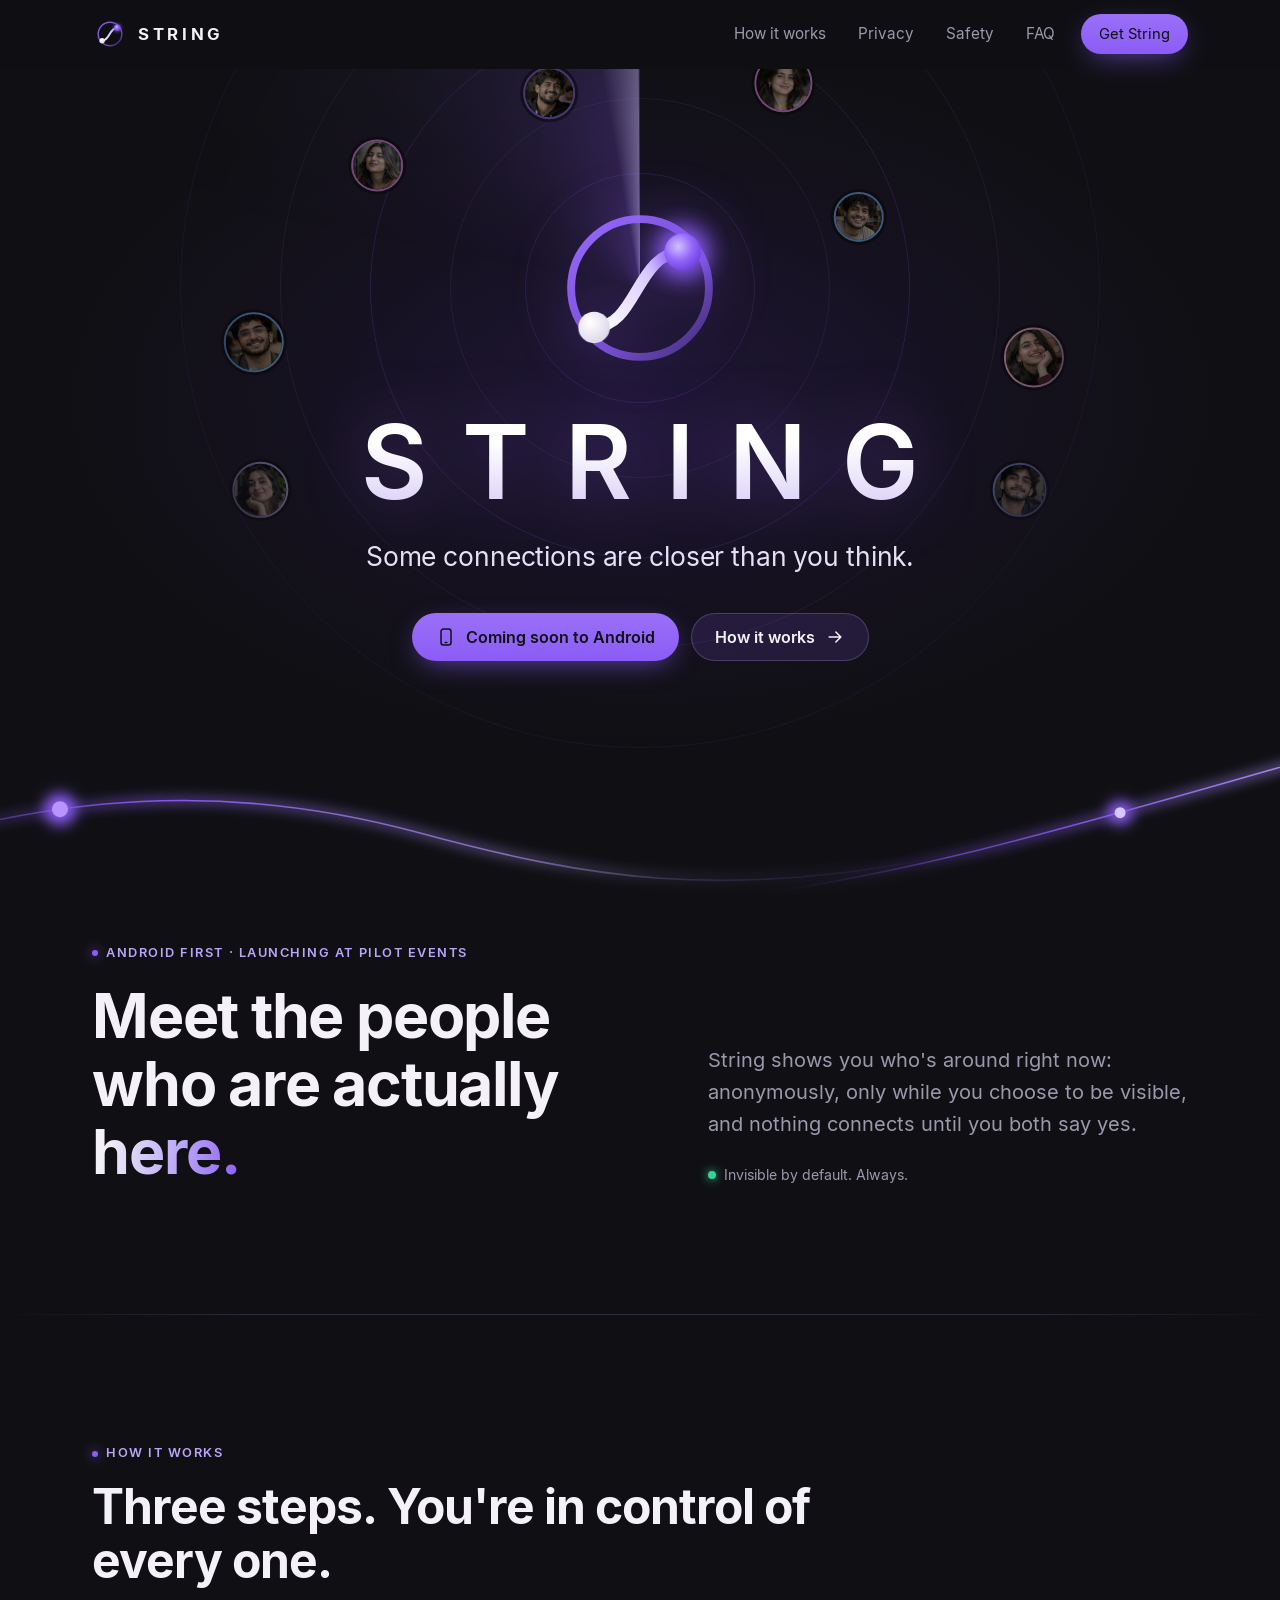
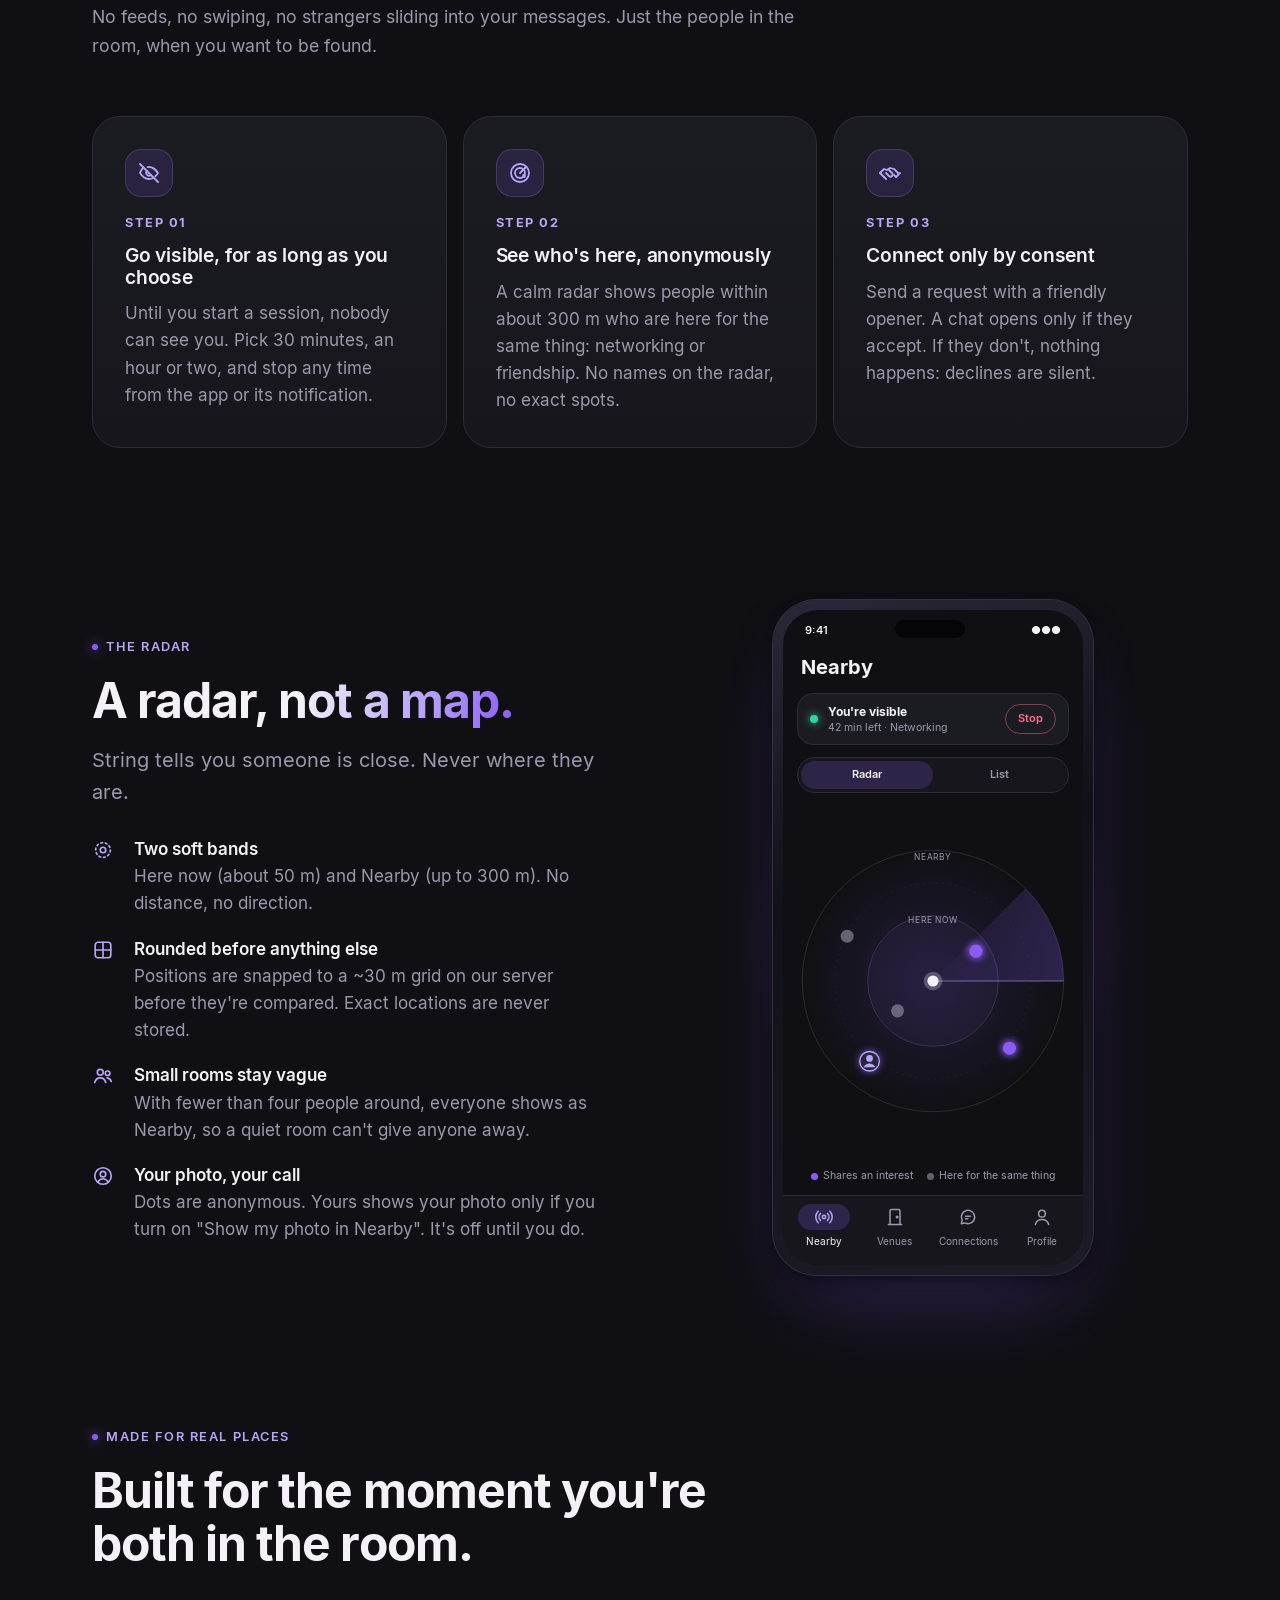
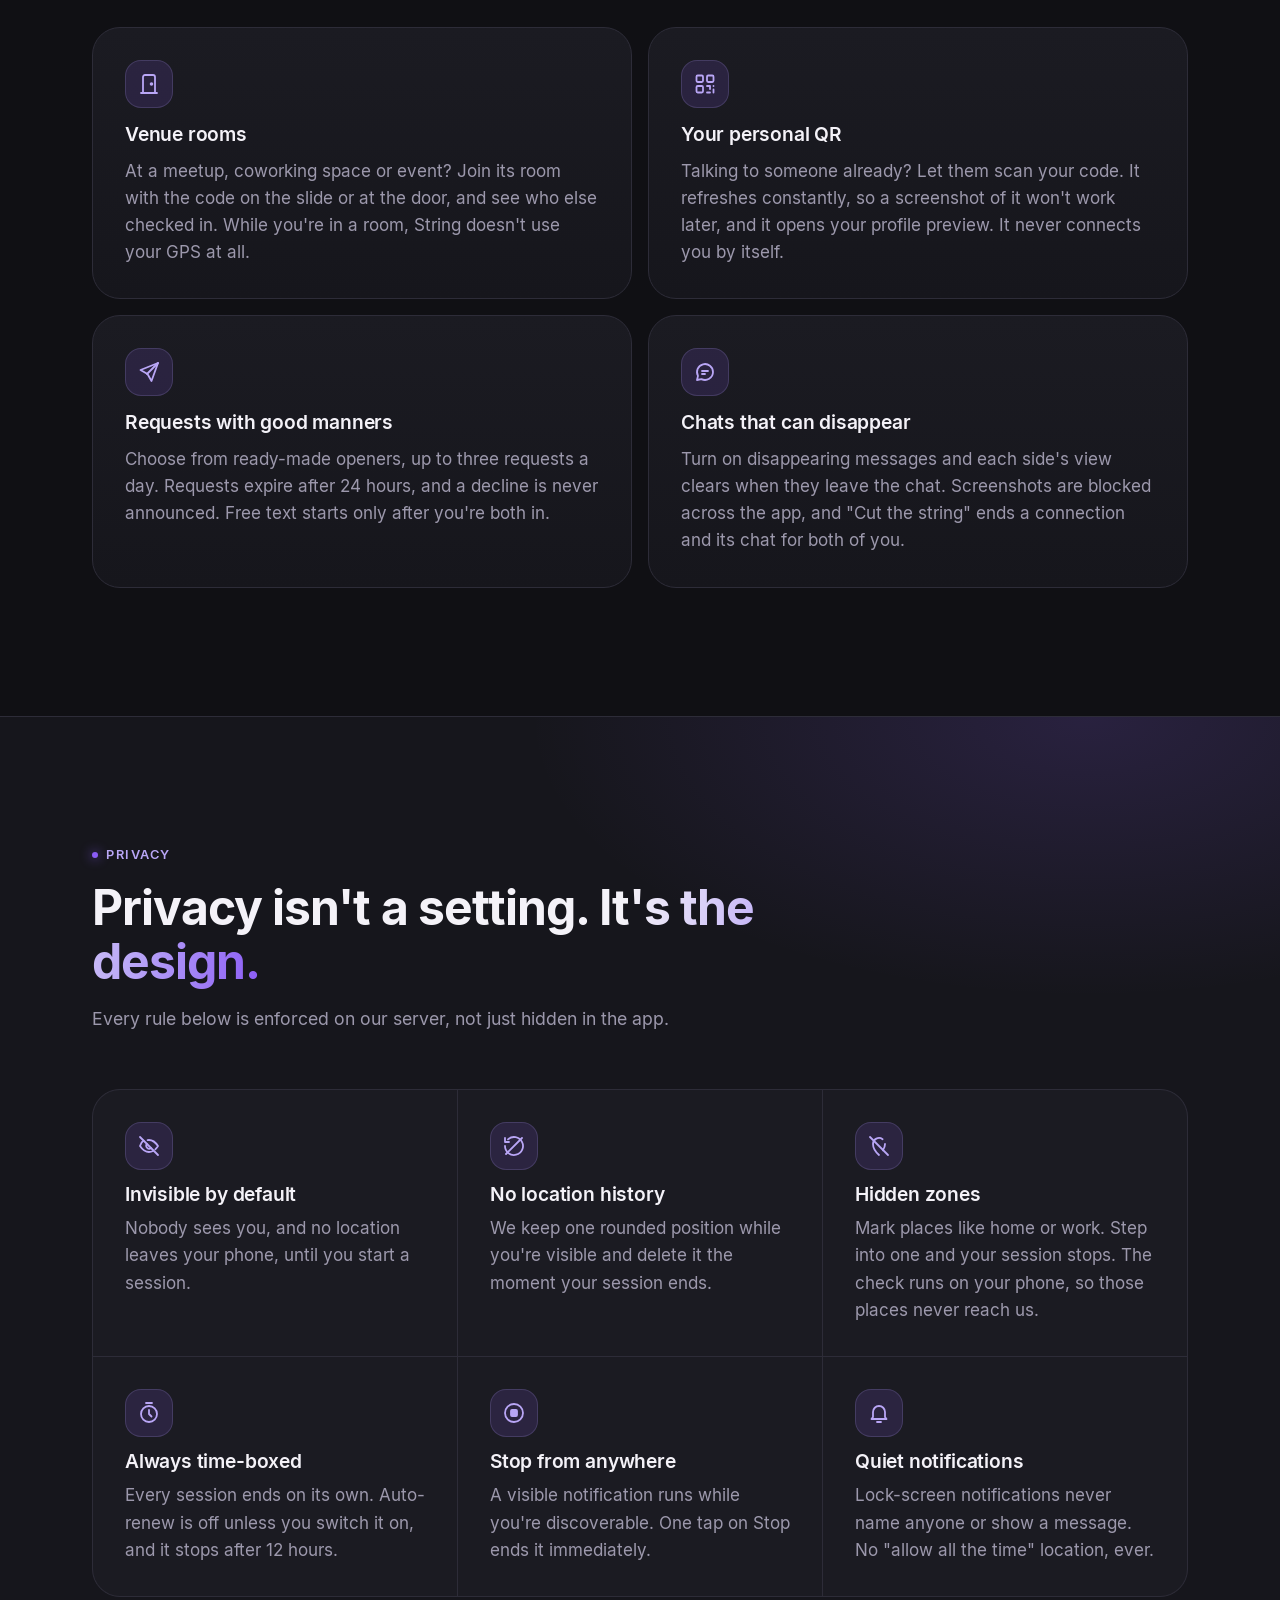
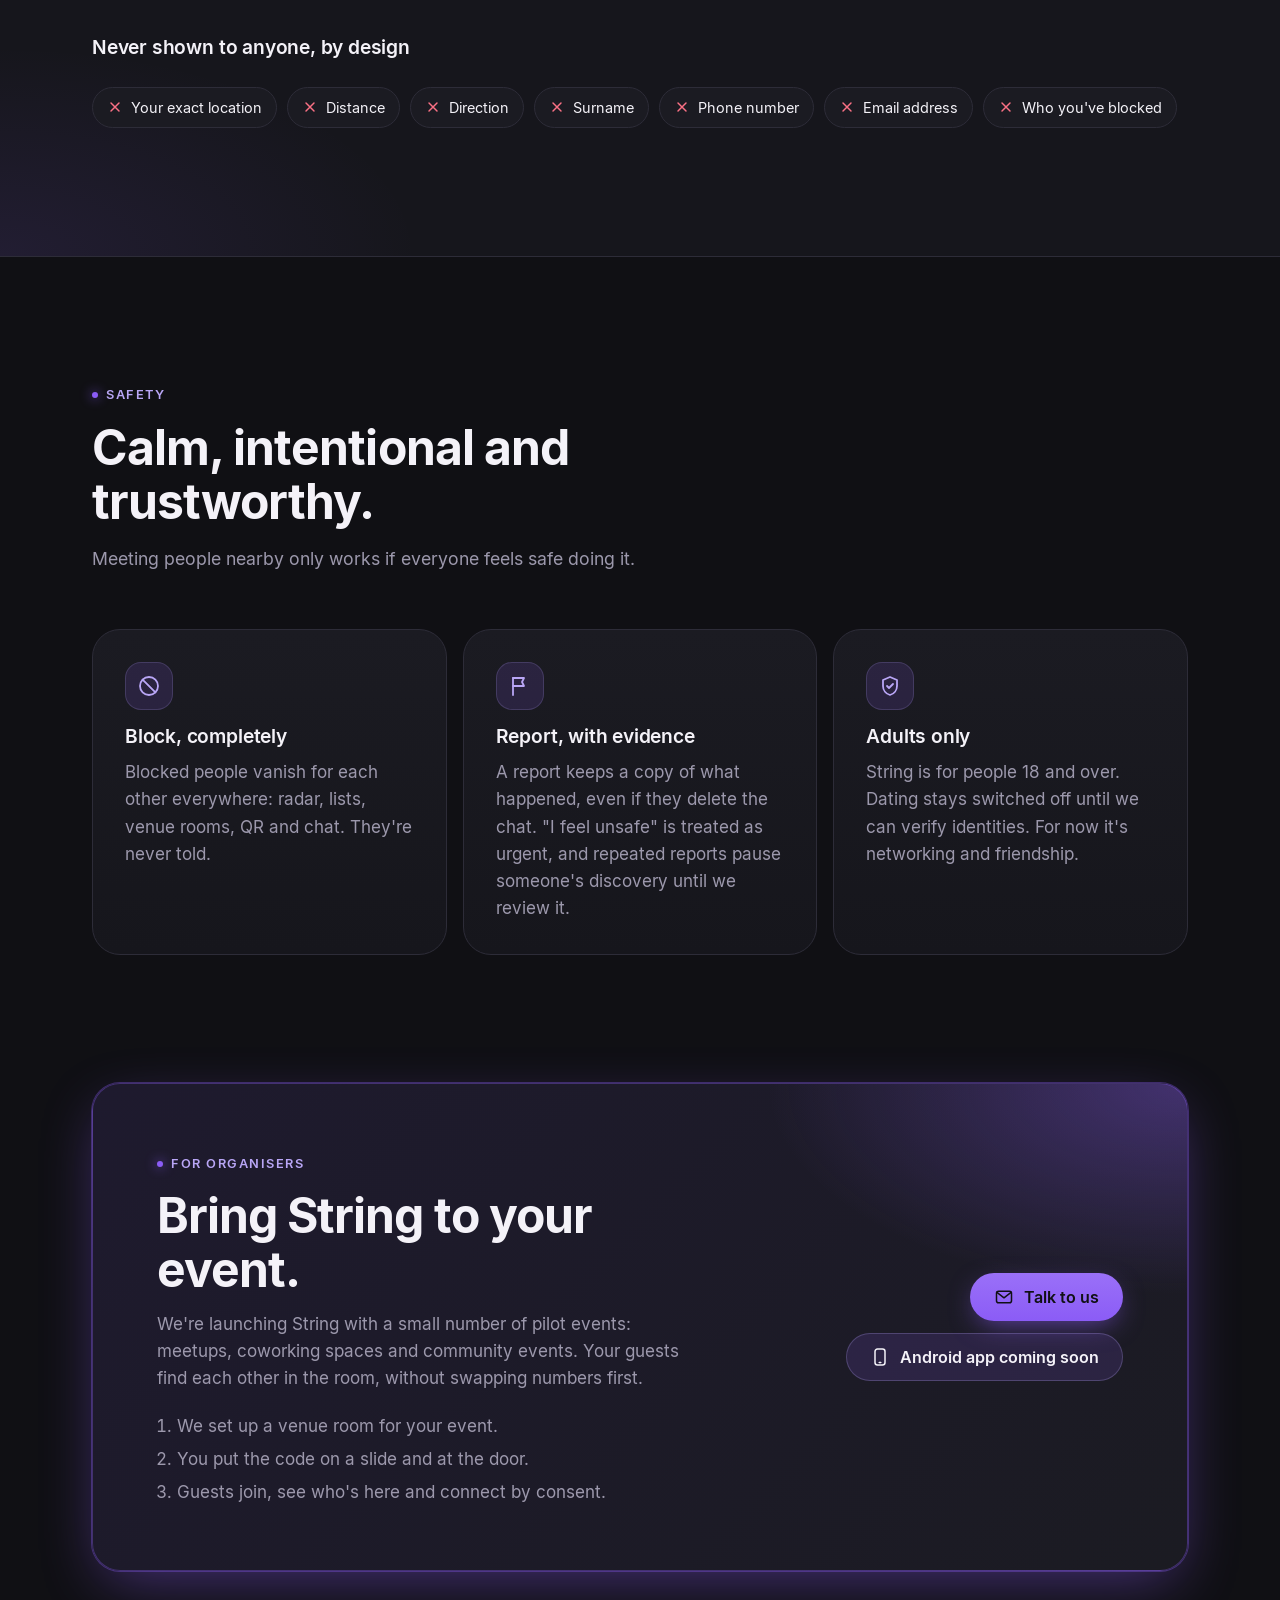
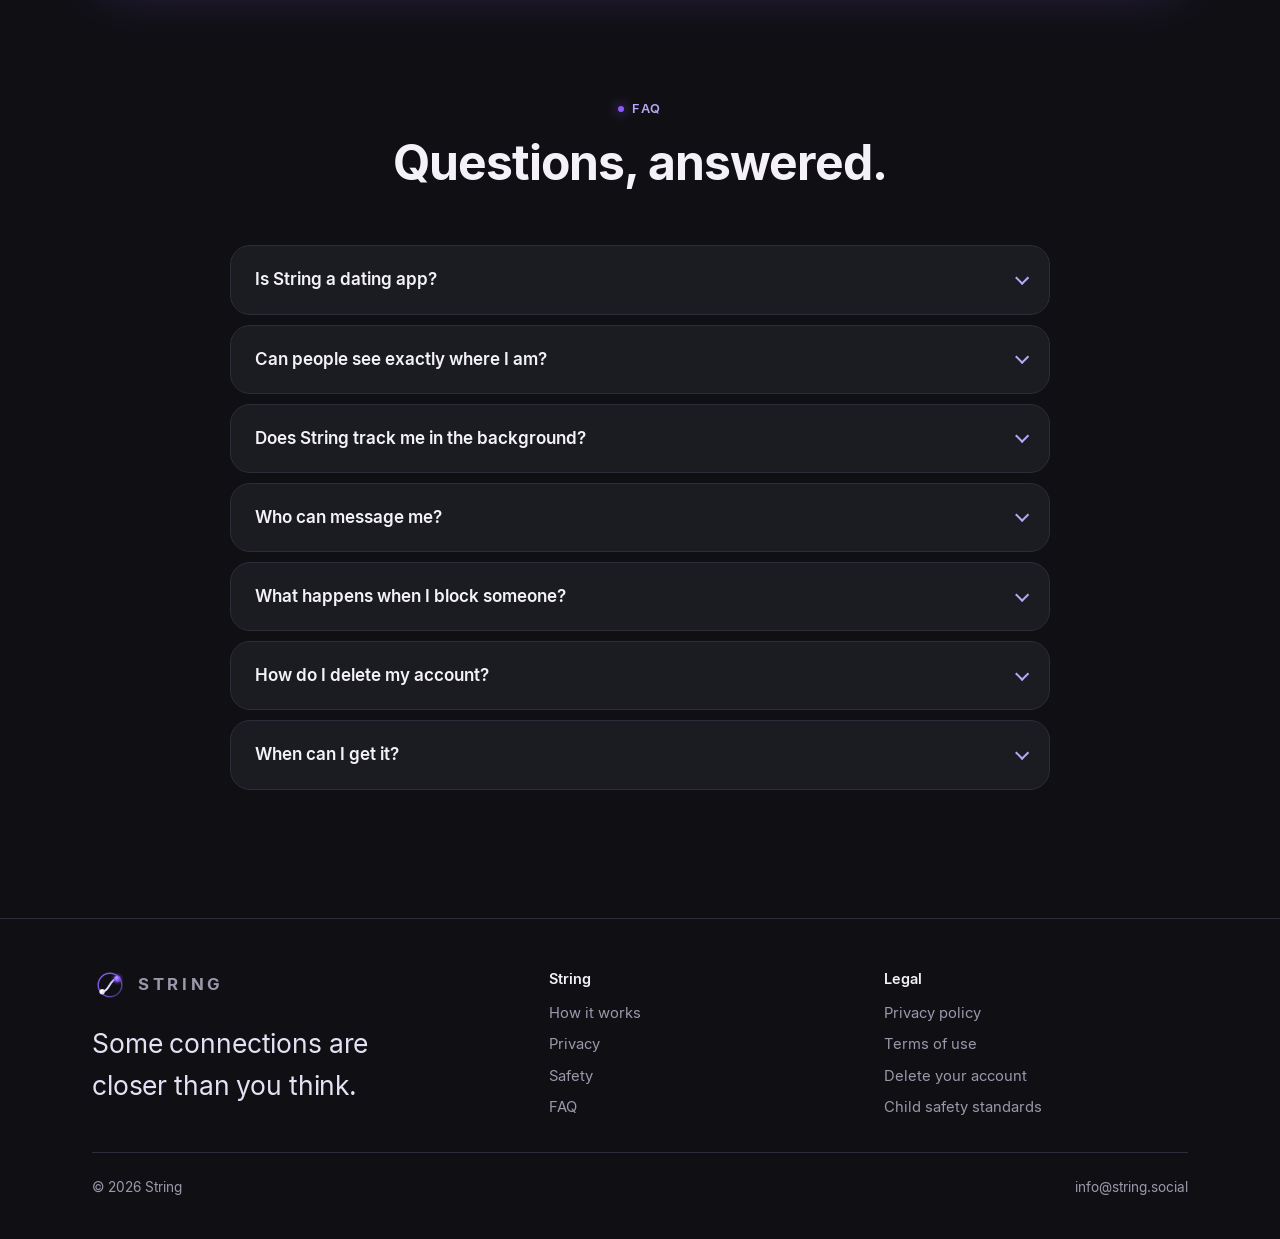
==== commit a4ef80ef: "Hero: faces on the radar, strings to people, popping bubbles - The radar fades out before the string" ====
--- a/index.html
+++ b/index.html
@@ -73,6 +73,8 @@
   <!-- Hero: the brand banner, drawn live (radar rings, a sweeping beam, people lighting up
        as it passes, strings drifting below). -->
   <section class="stage" aria-labelledby="hero-title">
+    <!-- Soap bubbles that appear, drift and pop around the text (site.js); click to pop. -->
+    <canvas class="bubbles" aria-hidden="true"></canvas>
     <svg class="waves" viewBox="0 0 1440 260" preserveAspectRatio="xMidYMax slice" aria-hidden="true">
       <defs>
         <linearGradient id="w-a" x1="0" y1="0" x2="1" y2="0">
@@ -115,20 +117,35 @@
           <span class="ring" style="--d:540px"></span>
           <span class="ring" style="--d:720px"></span>
           <span class="ring" style="--d:920px"></span>
-          <span class="ring" style="--d:1140px"></span>
           <span class="beam"></span>
-          <!-- People: --a angle from the top, --r distance, --d = a/360*6s - 6s so each lights
-               up as the beam reaches it. Violet shares an interest; pale does not. -->
-          <span class="blip" style="--a:25deg;--r:250px;--d:-5.58s"><i></i></span>
-          <span class="blip" style="--a:70deg;--r:390px;--d:-4.83s;--c:#E9E4F5;--s:8px"><i></i></span>
-          <span class="blip" style="--a:118deg;--r:300px;--d:-4.03s"><i></i></span>
-          <span class="blip" style="--a:140deg;--r:540px;--d:-3.67s;--c:#E9E4F5;--s:7px"><i></i></span>
-          <span class="blip" style="--a:162deg;--r:440px;--d:-3.30s;--s:12px"><i></i></span>
-          <span class="blip" style="--a:222deg;--r:470px;--d:-2.30s;--c:#E9E4F5;--s:8px"><i></i></span>
-          <span class="blip" style="--a:248deg;--r:420px;--d:-1.87s"><i></i></span>
-          <span class="blip" style="--a:292deg;--r:335px;--d:-1.13s;--c:#E9E4F5;--s:9px"><i></i></span>
-          <span class="blip" style="--a:318deg;--r:520px;--d:-0.70s;--s:12px"><i></i></span>
-          <span class="blip" style="--a:345deg;--r:190px;--d:-0.25s;--c:#E9E4F5;--s:7px"><i></i></span>
+          <!-- Strings reaching out from the logo to someone, one every 3 s (12 s cycle).
+               Coordinates in the 1200 px art box; the logo's centre is (600, 600). -->
+          <svg class="links" viewBox="0 0 1200 1200">
+            <defs>
+              <linearGradient id="l-1" gradientUnits="userSpaceOnUse" x1="676" y1="575" x2="791" y2="538"><stop offset="0" stop-color="#F4F2F8"/><stop offset="1" stop-color="#60A5FA"/></linearGradient>
+              <linearGradient id="l-2" gradientUnits="userSpaceOnUse" x1="528" y1="566" x2="364" y2="490"><stop offset="0" stop-color="#F4F2F8"/><stop offset="1" stop-color="#E879F9"/></linearGradient>
+              <linearGradient id="l-3" gradientUnits="userSpaceOnUse" x1="646" y1="535" x2="725" y2="422"><stop offset="0" stop-color="#F4F2F8"/><stop offset="1" stop-color="#E879F9"/></linearGradient>
+              <linearGradient id="l-4" gradientUnits="userSpaceOnUse" x1="566" y1="528" x2="522" y2="432"><stop offset="0" stop-color="#F4F2F8"/><stop offset="1" stop-color="#8B5CF6"/></linearGradient>
+              <filter id="l-glow" x="-20%" y="-20%" width="140%" height="140%"><feGaussianBlur stdDeviation="4"/></filter>
+            </defs>
+            <g style="--d:0s"><path class="glow" d="M676 575 Q740 577 791 538" stroke="#60A5FA" pathLength="1" filter="url(#l-glow)"/><path d="M676 575 Q740 577 791 538" stroke="url(#l-1)" pathLength="1"/></g>
+            <g style="--d:-9s"><path class="glow" d="M528 566 Q460 499 364 490" stroke="#E879F9" pathLength="1" filter="url(#l-glow)"/><path d="M528 566 Q460 499 364 490" stroke="url(#l-2)" pathLength="1"/></g>
+            <g style="--d:-6s"><path class="glow" d="M646 535 Q705 493 725 422" stroke="#E879F9" pathLength="1" filter="url(#l-glow)"/><path d="M646 535 Q705 493 725 422" stroke="url(#l-3)" pathLength="1"/></g>
+            <g style="--d:-3s"><path class="glow" d="M566 528 Q561 472 522 432" stroke="#8B5CF6" pathLength="1" filter="url(#l-glow)"/><path d="M566 528 Q561 472 522 432" stroke="url(#l-4)" pathLength="1"/></g>
+          </svg>
+          <!-- People (made-up, AI-generated): --a angle from the top, --r distance, --s size,
+               --c ring colour, --d = a/360*6s - 6s so each lights up as the beam reaches it.
+               --l (on the four the strings reach) times the ring that pulses when it arrives. -->
+          <span class="face" style="--a:335deg;--r:215px;--s:52px;--c:#8B5CF6;--d:-0.42s;--l:-3s"><span><img src="assets/img/faces/01.jpg" alt=""><b></b></span></span>
+          <span class="face" style="--a:35deg;--r:250px;--s:58px;--c:#E879F9;--d:-5.42s;--l:-6s"><span><img src="assets/img/faces/02.jpg" alt=""><b></b></span></span>
+          <span class="face" style="--a:72deg;--r:230px;--s:50px;--c:#60A5FA;--d:-4.8s;--l:0s"><span><img src="assets/img/faces/03.jpg" alt=""><b></b></span></span>
+          <span class="face" style="--a:100deg;--r:400px;--s:60px;--c:#F9A8D4;--d:-4.33s"><span><img src="assets/img/faces/04.jpg" alt=""></span></span>
+          <span class="face" style="--a:118deg;--r:430px;--s:54px;--c:#818CF8;--d:-4.03s"><span><img src="assets/img/faces/05.jpg" alt=""></span></span>
+          <span class="face" style="--a:242deg;--r:430px;--s:56px;--c:#B9A6F6;--d:-1.97s"><span><img src="assets/img/faces/06.jpg" alt=""></span></span>
+          <span class="face" style="--a:262deg;--r:390px;--s:60px;--c:#60A5FA;--d:-1.63s"><span><img src="assets/img/faces/07.jpg" alt=""></span></span>
+          <span class="face" style="--a:295deg;--r:290px;--s:52px;--c:#E879F9;--d:-1.08s;--l:-9s"><span><img src="assets/img/faces/08.jpg" alt=""><b></b></span></span>
+          <span class="blip" style="--a:15deg;--r:390px;--d:-5.75s;--c:#E9E4F5;--s:8px"><i></i></span>
+          <span class="blip" style="--a:315deg;--r:420px;--d:-0.75s;--s:8px"><i></i></span>
         </div>
         <svg class="mark" viewBox="0 0 64 64" aria-hidden="true">
           <defs>
--- a/assets/css/site.css
+++ b/assets/css/site.css
@@ -403,6 +403,9 @@
   margin: -600px 0 0 -600px;
   pointer-events: none;
   z-index: 0;
+  /* The radar fades out well before the strings along the bottom, so they never cross. */
+  -webkit-mask: radial-gradient(closest-side, #000 64%, transparent 88%);
+  mask: radial-gradient(closest-side, #000 64%, transparent 88%);
 }
 .ring {
   position: absolute;
@@ -454,6 +457,146 @@
   animation-delay: var(--d, 0s);
 }
 
+/* People on the hero radar: made-up faces that light up as the beam passes, then dim. */
+.face {
+  position: absolute;
+  left: 50%;
+  top: 50%;
+  transform: rotate(var(--a)) translateY(calc(var(--r) * -1));
+}
+.face > span {
+  position: absolute;
+  width: var(--s);
+  height: var(--s);
+  margin: calc(var(--s) / -2);
+  transform: rotate(calc(var(--a) * -1)); /* keep the face upright */
+}
+.face img {
+  display: block;
+  width: 100%;
+  height: 100%;
+  border-radius: 50%;
+  object-fit: cover;
+  border: 2px solid var(--c);
+  box-shadow: 0 0 0 3px rgba(16, 16, 20, 0.6);
+  filter: brightness(0.55) saturate(0.75);
+  animation: face-lit 6s linear infinite;
+  animation-delay: var(--d, 0s);
+}
+@keyframes face-lit {
+  0% {
+    filter: brightness(1.12) saturate(1.05);
+    transform: scale(1.12);
+    box-shadow: 0 0 0 3px rgba(16, 16, 20, 0.6), 0 0 34px 6px var(--c);
+  }
+  14% {
+    transform: scale(1);
+  }
+  30% {
+    filter: brightness(0.95) saturate(1);
+    box-shadow: 0 0 0 3px rgba(16, 16, 20, 0.6), 0 0 18px 1px var(--c);
+  }
+  65%,
+  100% {
+    filter: brightness(0.55) saturate(0.75);
+    transform: scale(1);
+    box-shadow: 0 0 0 3px rgba(16, 16, 20, 0.6), 0 0 0 0 transparent;
+  }
+}
+/* The ring that pulses round someone when a string reaches them. */
+.face b {
+  position: absolute;
+  inset: -8px;
+  border-radius: 50%;
+  border: 2px solid var(--c);
+  opacity: 0;
+  animation: reached 12s var(--ease) infinite;
+  animation-delay: var(--l, 0s);
+}
+@keyframes reached {
+  0%,
+  6% {
+    opacity: 0;
+    transform: scale(0.85);
+  }
+  9% {
+    opacity: 0.9;
+    transform: scale(1);
+  }
+  22% {
+    opacity: 0.6;
+    transform: scale(1.18);
+  }
+  26%,
+  100% {
+    opacity: 0;
+    transform: scale(1.25);
+  }
+}
+.links {
+  position: absolute;
+  inset: 0;
+  width: 100%;
+  height: 100%;
+  overflow: visible;
+}
+.links path {
+  fill: none;
+  stroke-width: 2.4;
+  stroke-linecap: round;
+  stroke-dasharray: 1;
+  stroke-dashoffset: 1;
+  opacity: 0;
+  animation: link 12s var(--ease) infinite;
+  animation-delay: var(--d); /* set on each string's group */
+}
+.links path.glow {
+  stroke-width: 7;
+}
+@keyframes link {
+  0% {
+    stroke-dashoffset: 1;
+    opacity: 1;
+  }
+  8%,
+  20% {
+    stroke-dashoffset: 0;
+    opacity: 1;
+  }
+  25%,
+  100% {
+    stroke-dashoffset: 0;
+    opacity: 0;
+  }
+}
+.links path.glow {
+  animation-name: link-glow;
+}
+@keyframes link-glow {
+  0% {
+    stroke-dashoffset: 1;
+    opacity: 0.45;
+  }
+  8%,
+  20% {
+    stroke-dashoffset: 0;
+    opacity: 0.45;
+  }
+  25%,
+  100% {
+    stroke-dashoffset: 0;
+    opacity: 0;
+  }
+}
+
+.bubbles {
+  position: absolute;
+  inset: 0;
+  width: 100%;
+  height: 100%;
+  z-index: 0;
+}
+
 .waves {
   position: absolute;
   left: 0;
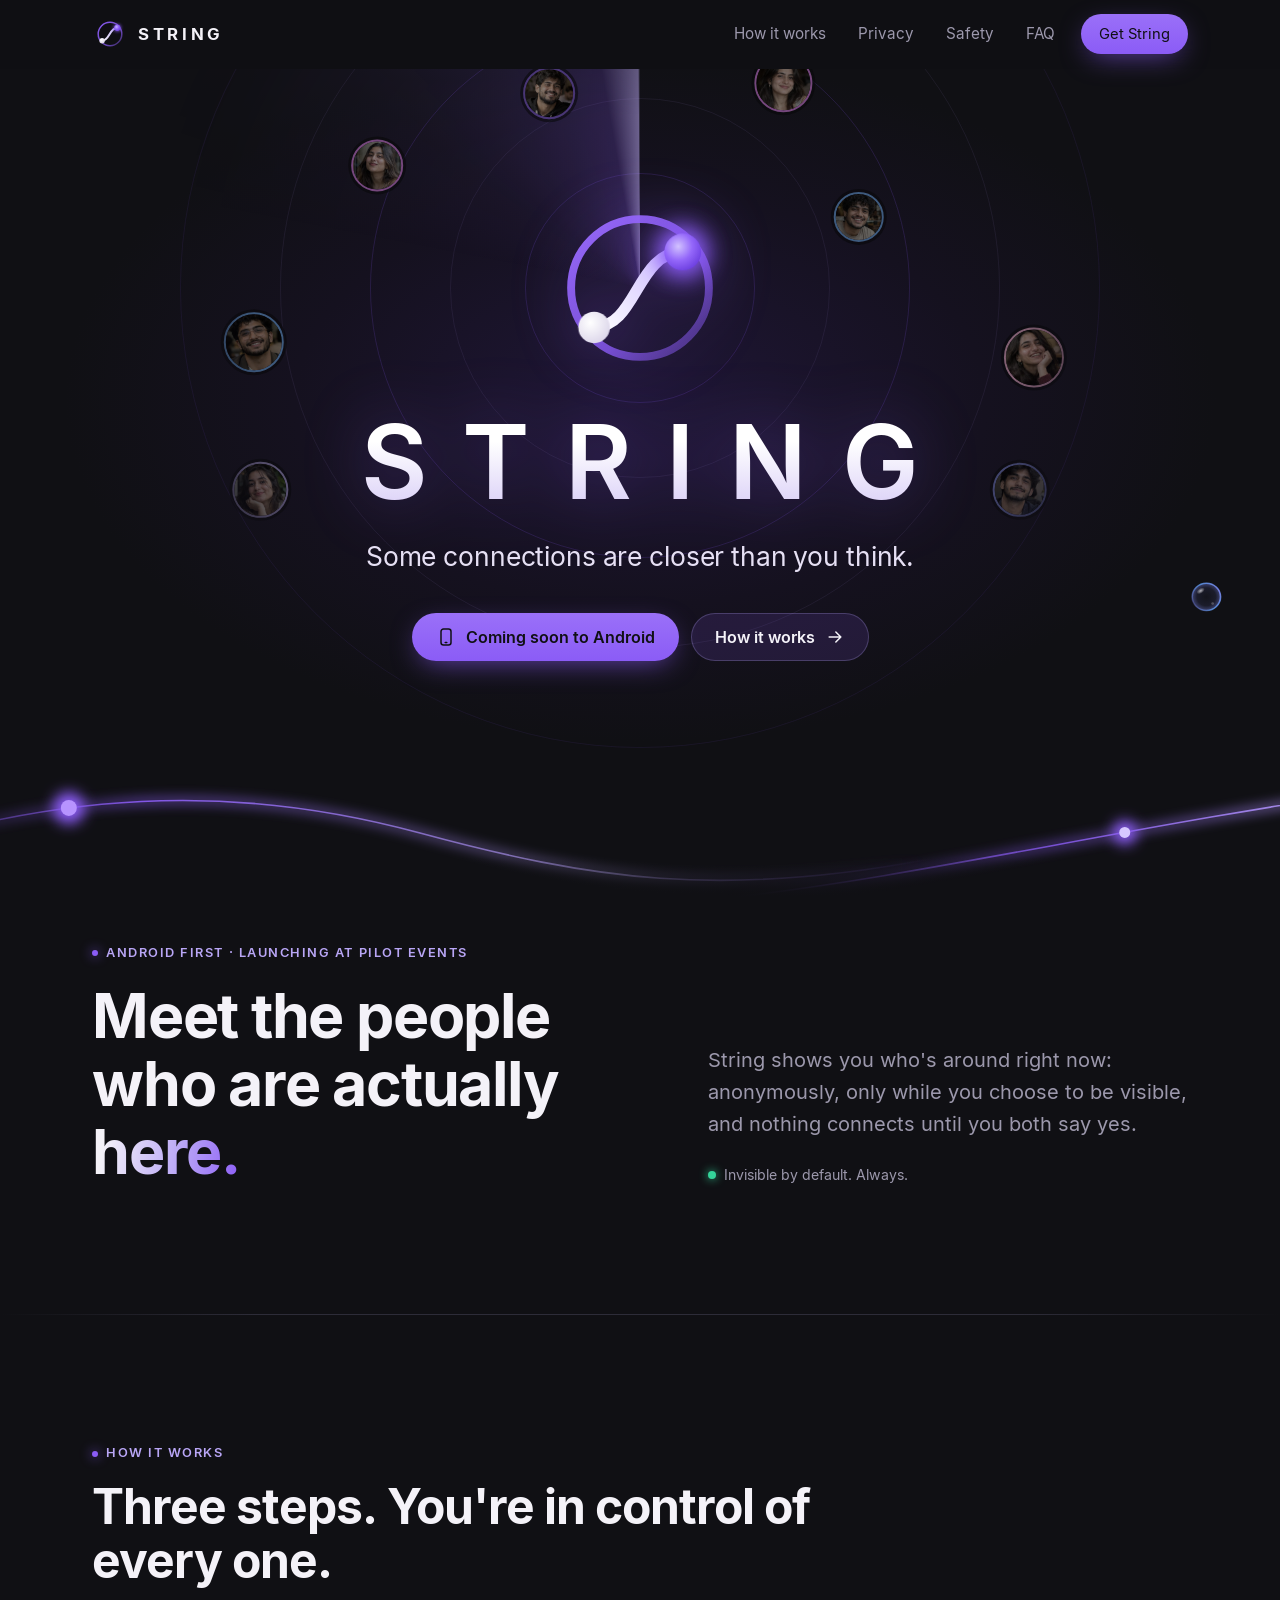
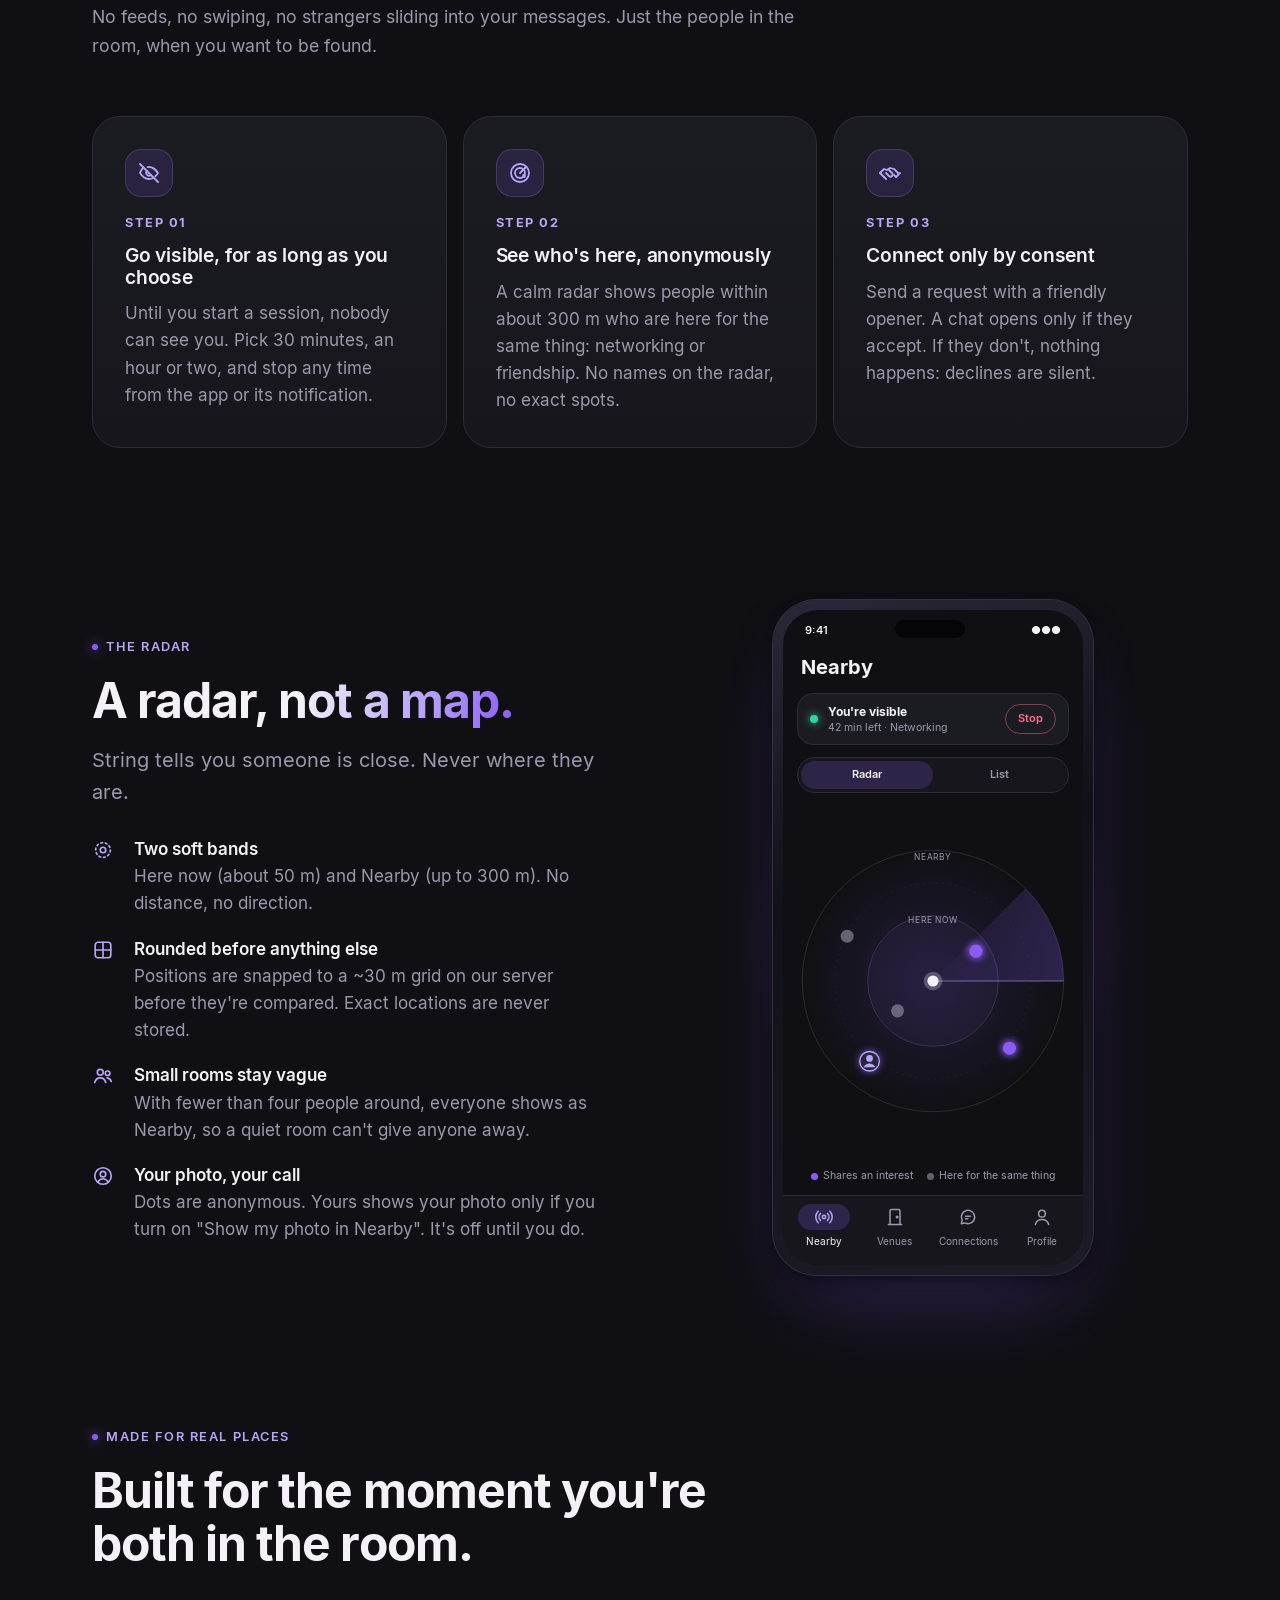
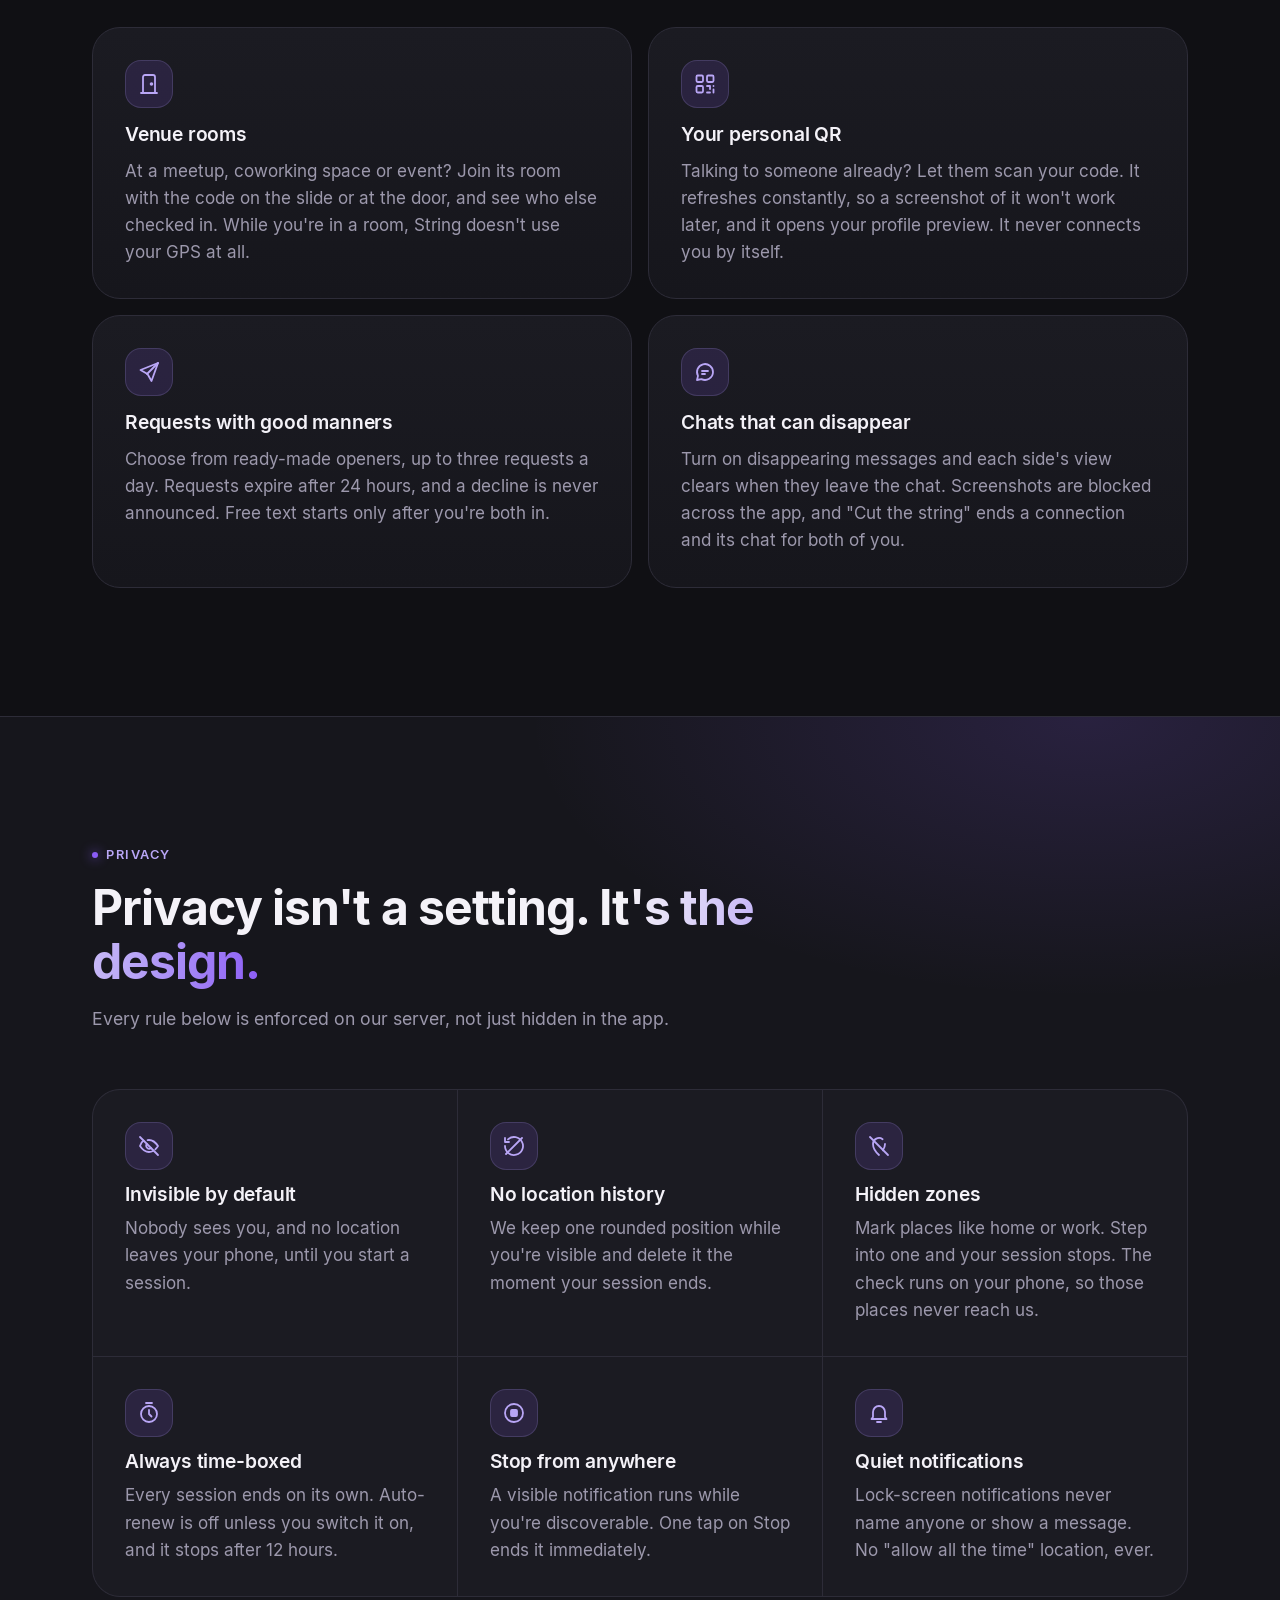
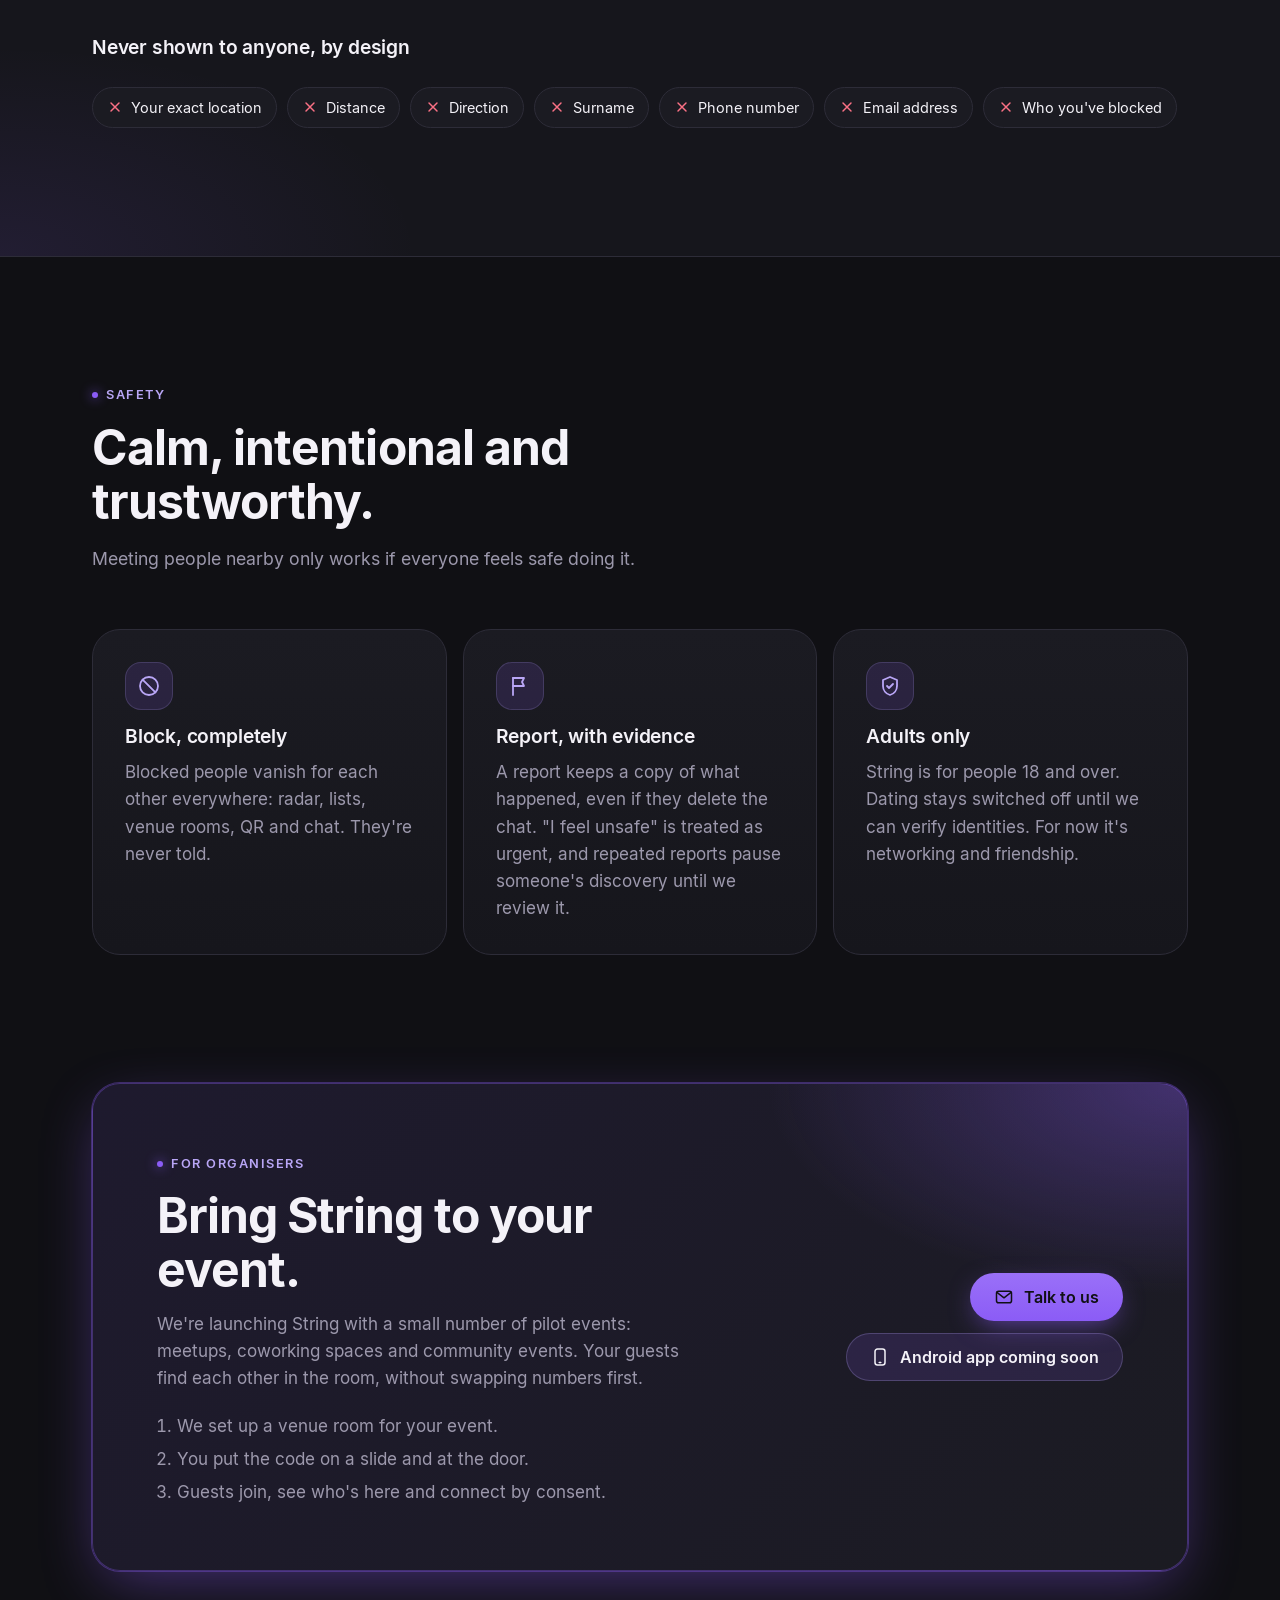
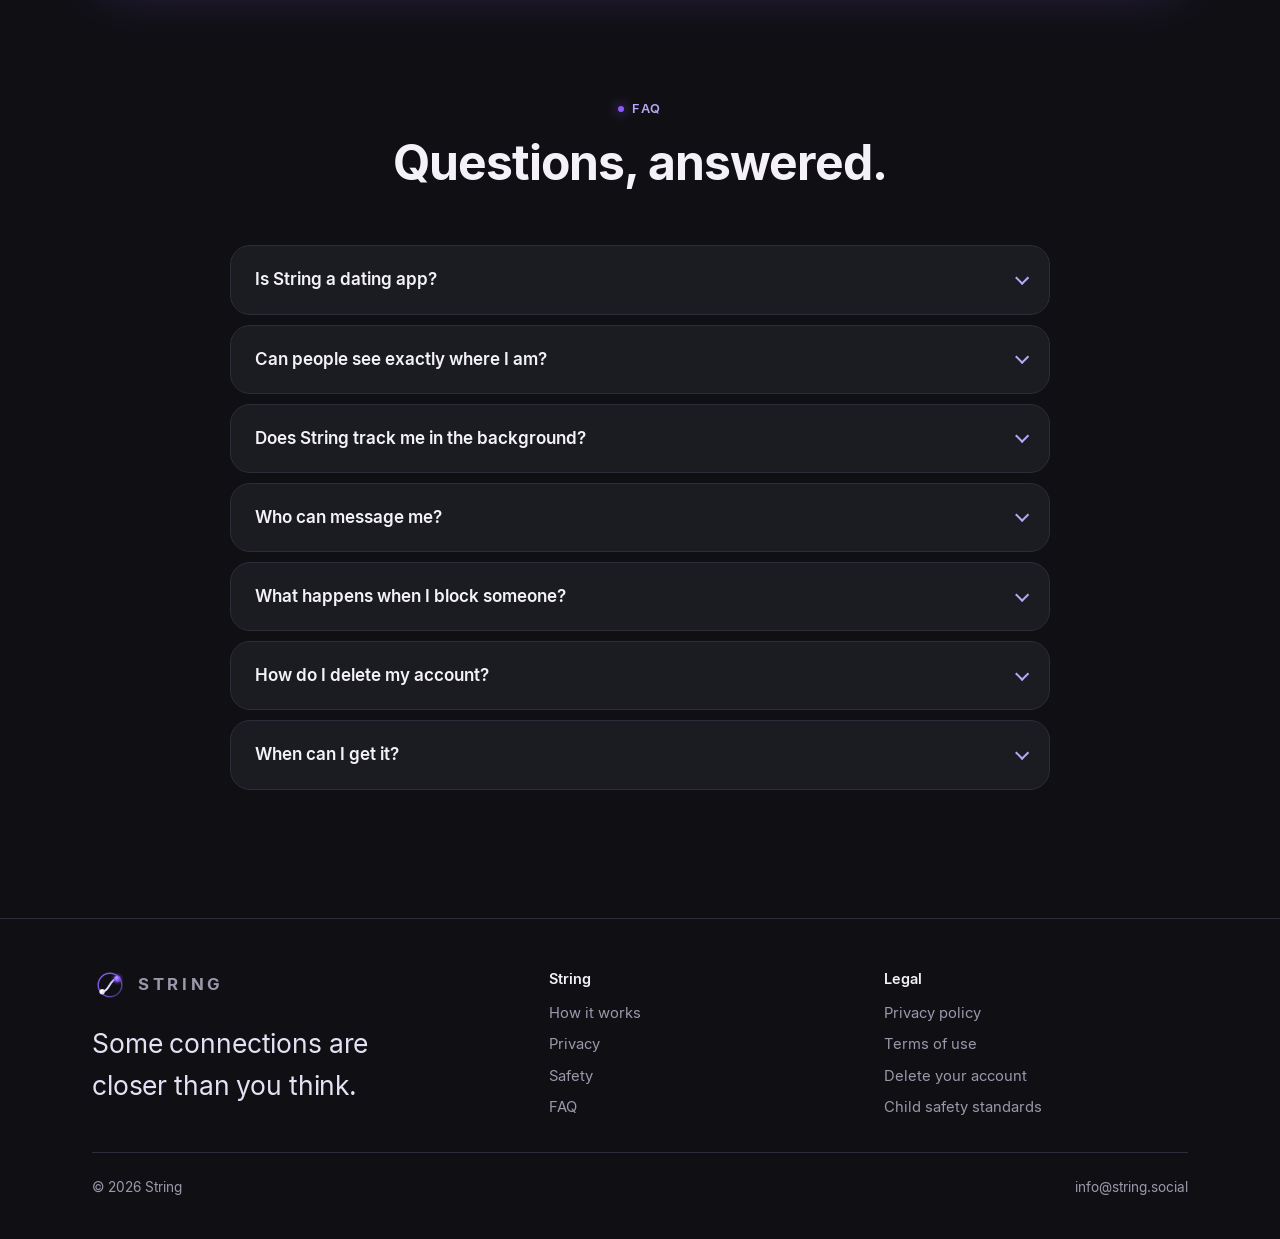
==== commit 4fdb2db5: "Hero: keep the right string inside its box; version the CSS and JS links The right string now ends l" ====
--- a/index.html
+++ b/index.html
@@ -15,7 +15,7 @@
   <link rel="icon" type="image/png" sizes="32x32" href="assets/img/icon-32.png">
   <link rel="apple-touch-icon" href="assets/img/icon-180.png">
   <link rel="preload" href="assets/fonts/Inter-Bold.ttf" as="font" type="font/ttf" crossorigin>
-  <link rel="stylesheet" href="assets/css/site.css">
+  <link rel="stylesheet" href="assets/css/site.css?v=20261117">
   <script>document.documentElement.classList.add("js");</script>
 </head>
 <body>
@@ -91,7 +91,7 @@
         <filter id="w-glow" x="-10%" y="-50%" width="120%" height="200%"><feGaussianBlur stdDeviation="6"/></filter>
         <filter id="w-orb" x="-2" y="-2" width="5" height="5"><feGaussianBlur stdDeviation="7"/></filter>
         <path id="w-path-a" d="M-40 214 C 160 150, 330 150, 500 196 S 800 262, 1010 222"/>
-        <path id="w-path-b" d="M800 262 C 1010 236, 1190 178, 1480 96"/>
+        <path id="w-path-b" d="M800 262 C 1010 238, 1190 192, 1480 150"/>
       </defs>
       <use href="#w-path-a" fill="none" stroke="url(#w-a)" stroke-width="7" filter="url(#w-glow)" opacity=".7"/>
       <use href="#w-path-a" fill="none" stroke="url(#w-a)" stroke-width="1.6"/>
@@ -498,6 +498,6 @@
   </div>
 </footer>
 
-<script src="assets/js/site.js" defer></script>
+<script src="assets/js/site.js?v=20261117" defer></script>
 </body>
 </html>
--- a/assets/css/site.css
+++ b/assets/css/site.css
@@ -605,6 +605,9 @@
   height: 260px;
   z-index: 0;
   pointer-events: none;
+  /* On wide screens the right string climbs past the top of this box: let it (and its glow)
+     carry on instead of being cut off in a straight line. */
+  overflow: visible;
 }
 
 .wordmark {
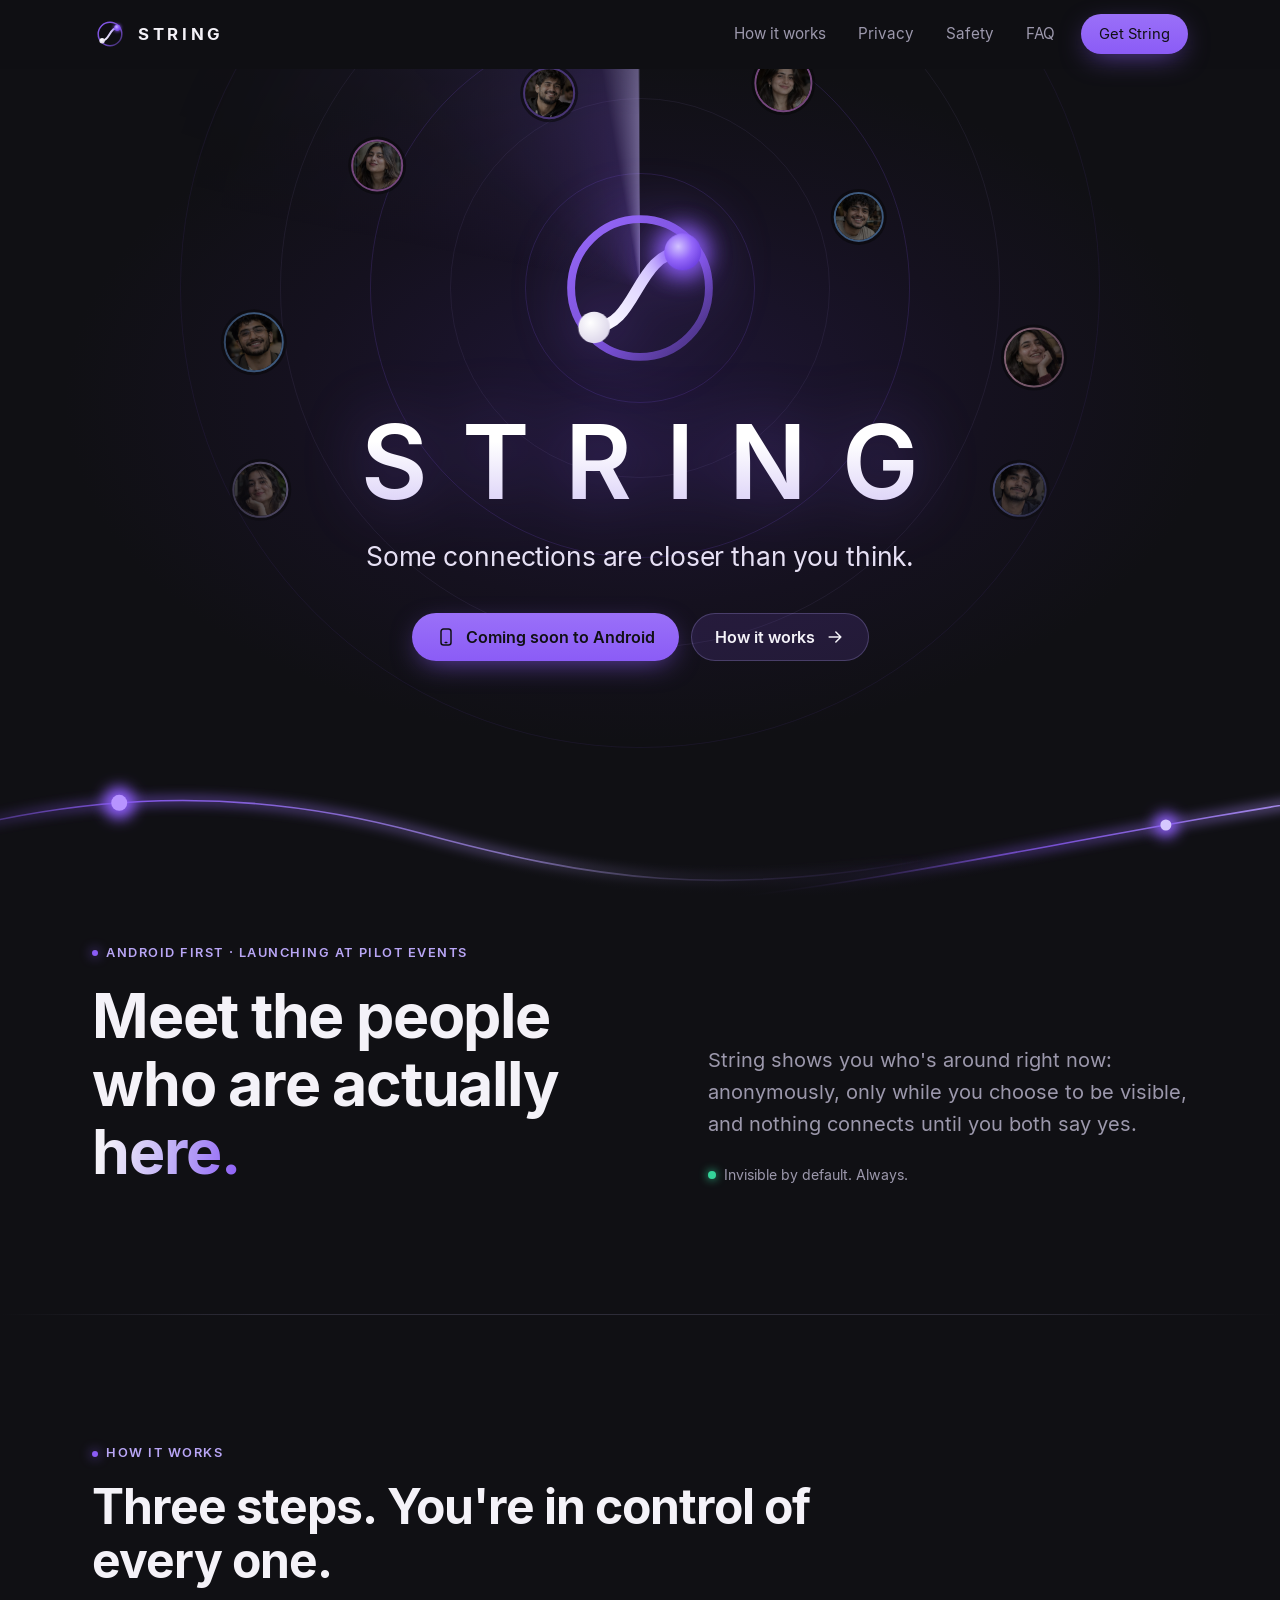
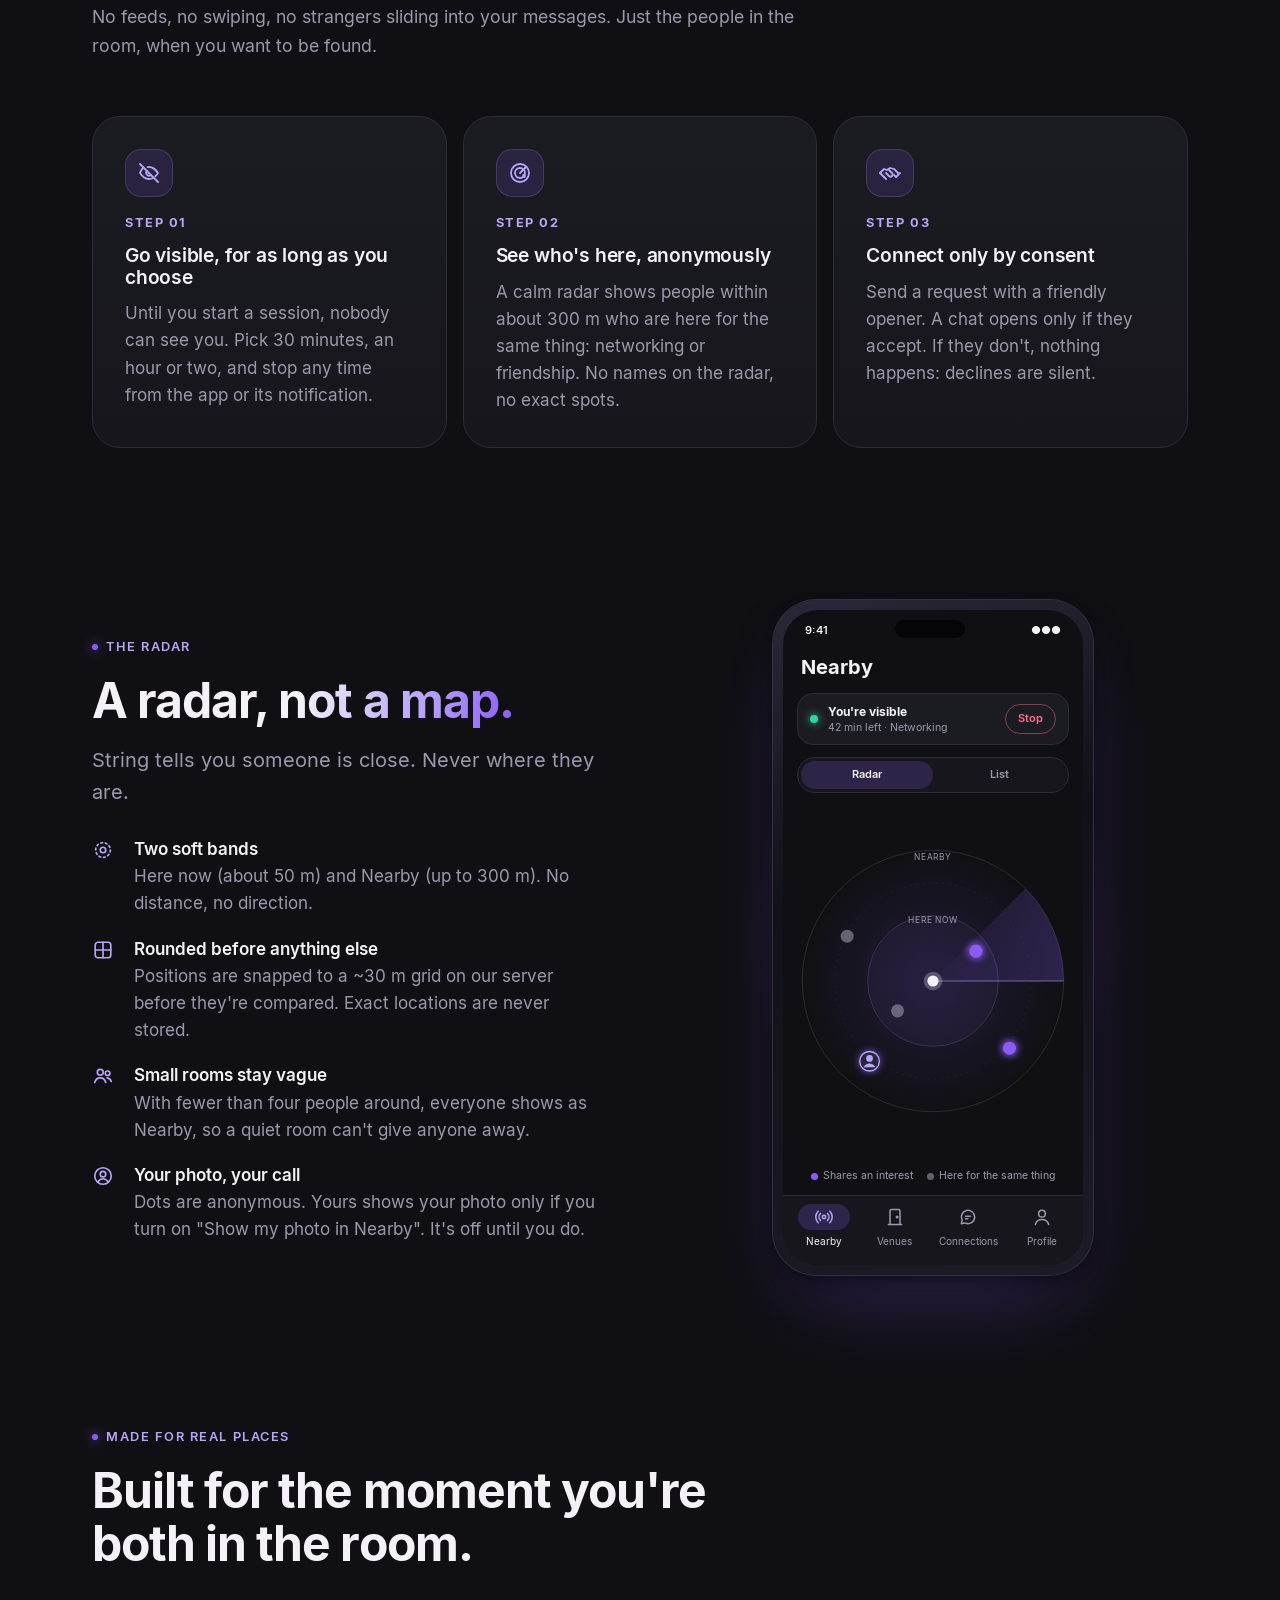
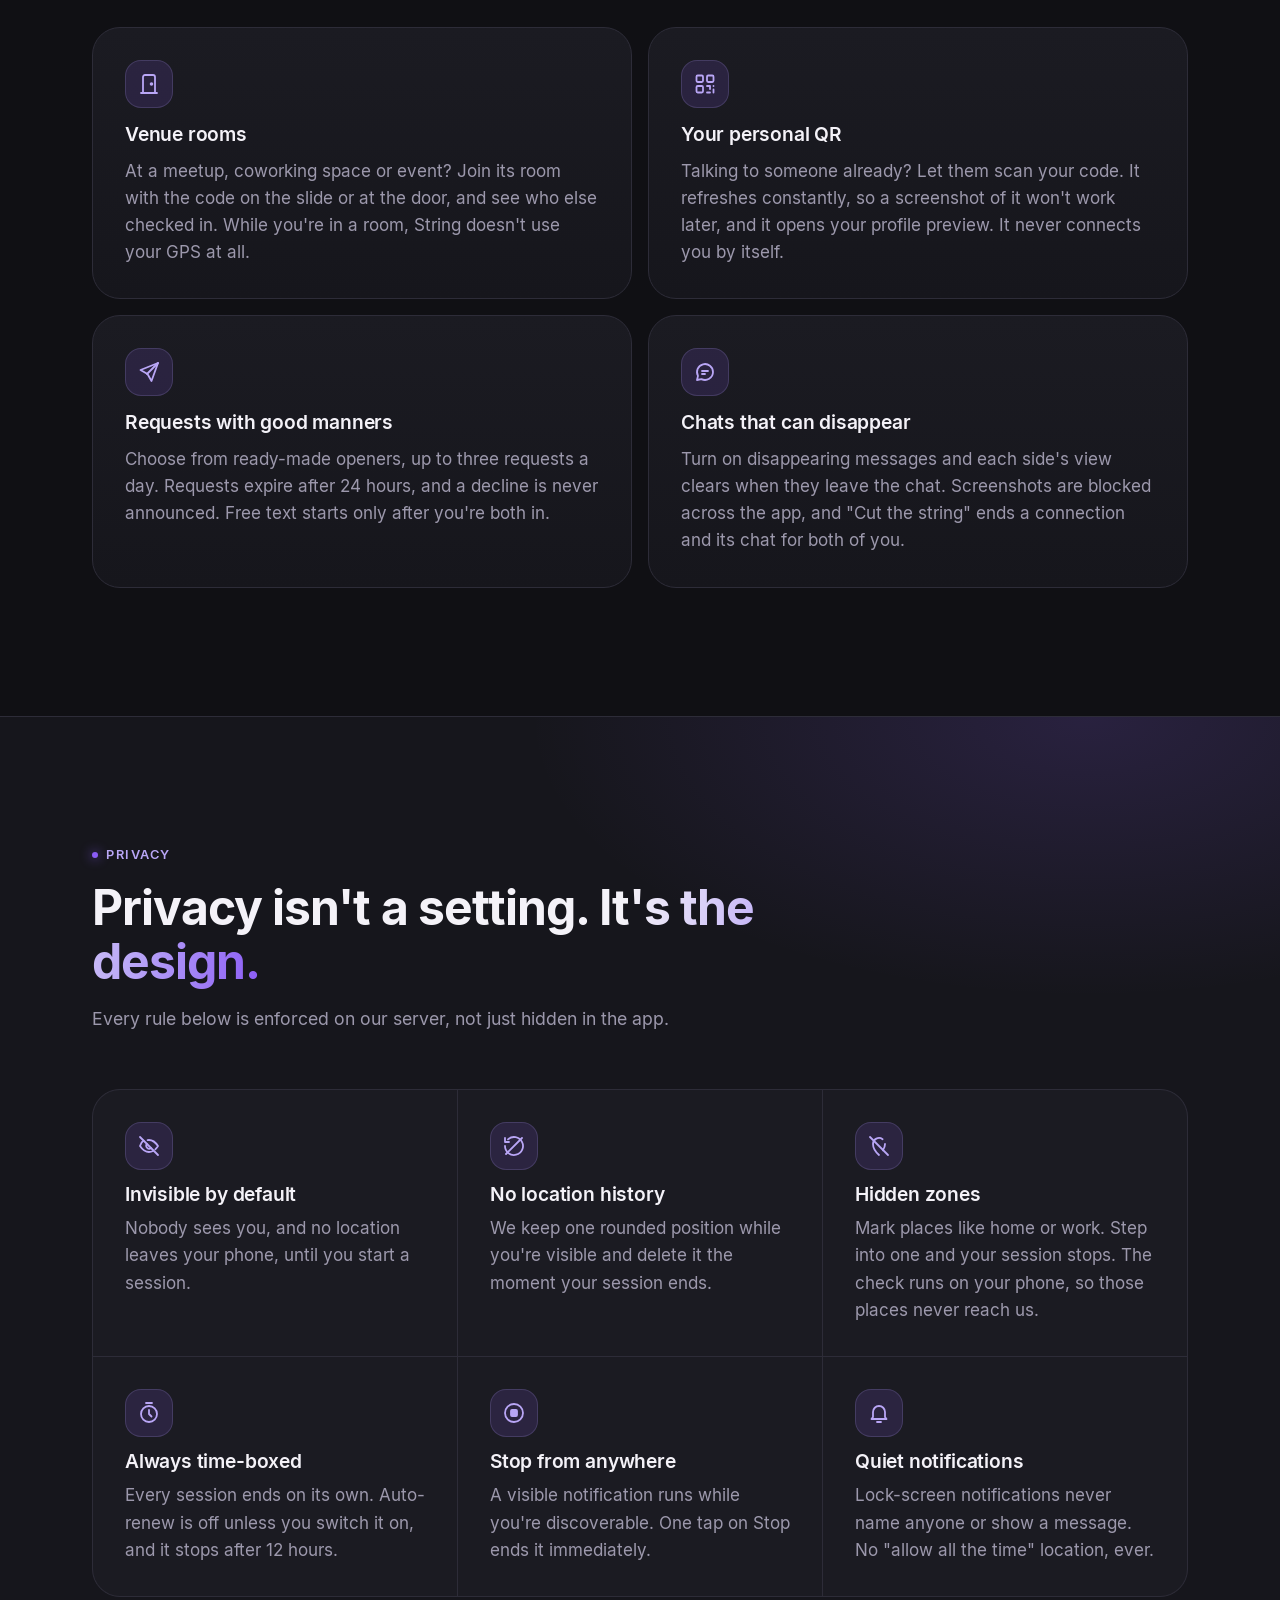
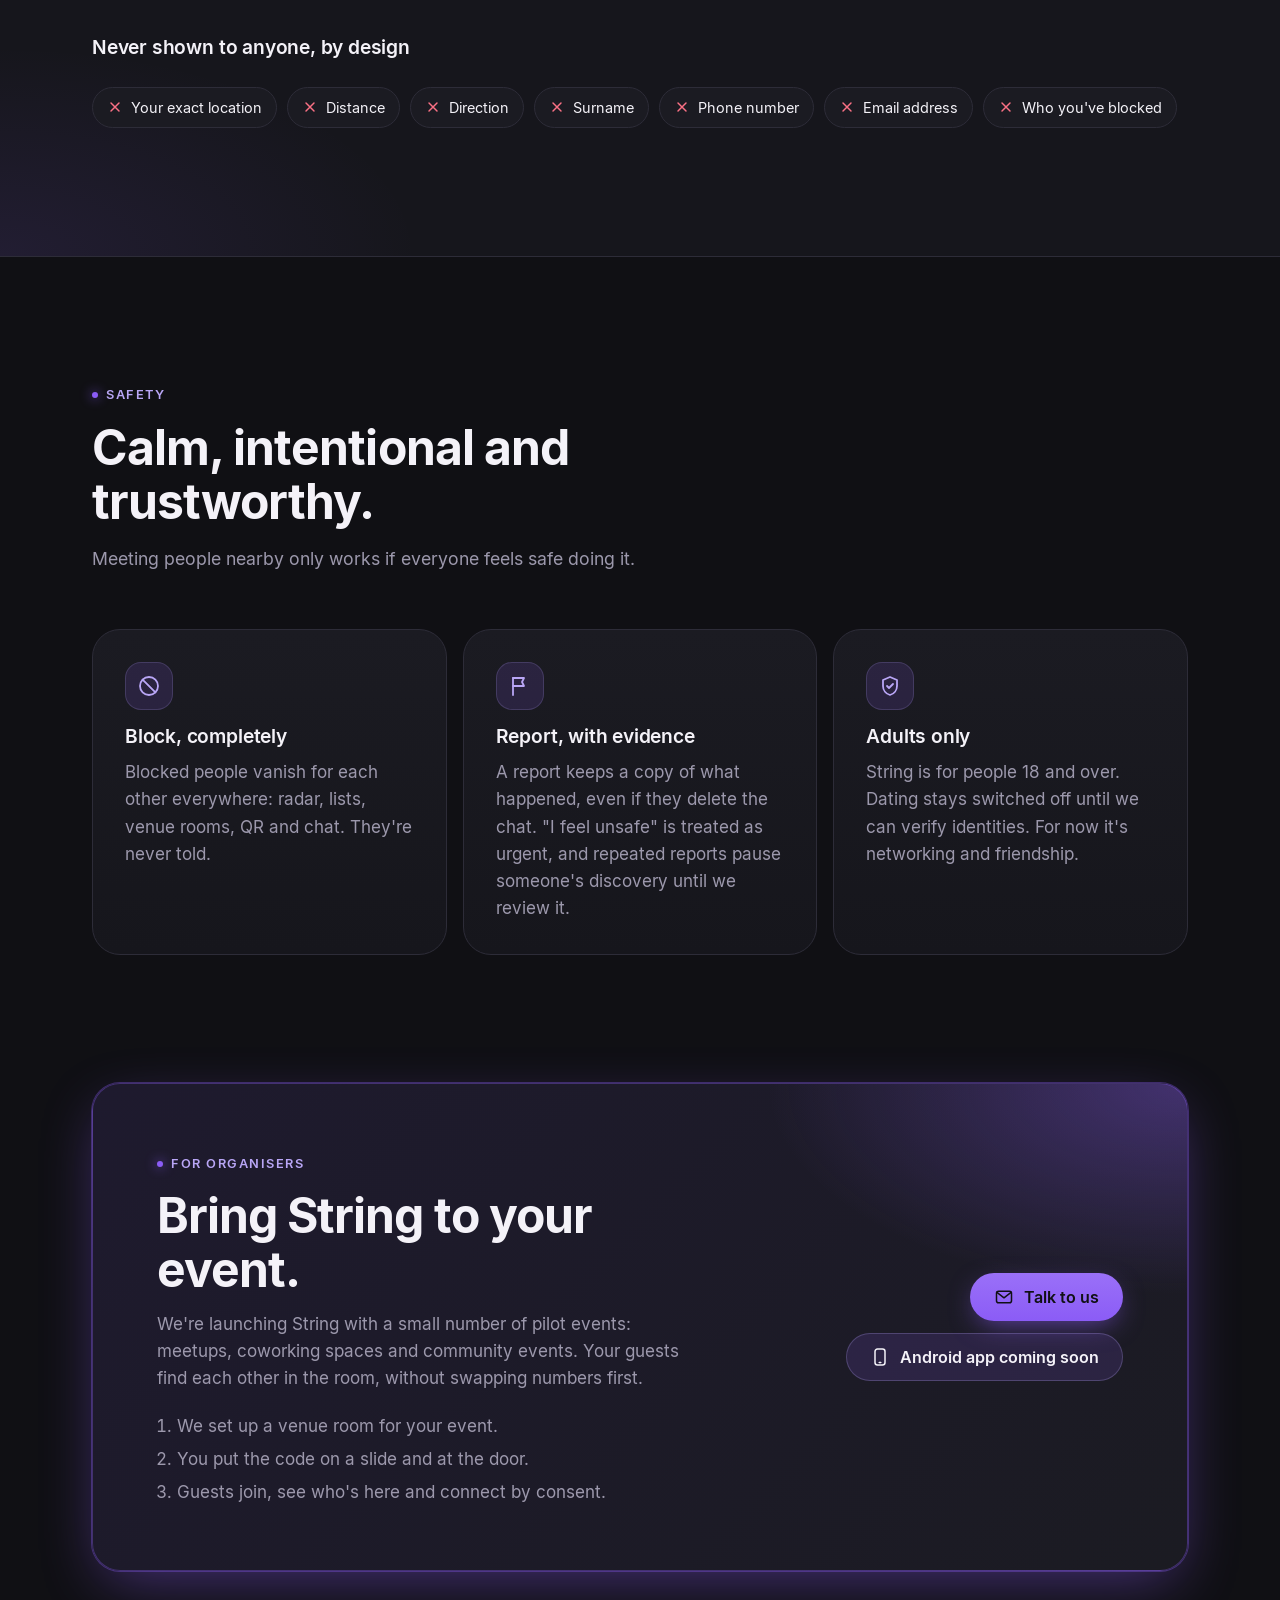
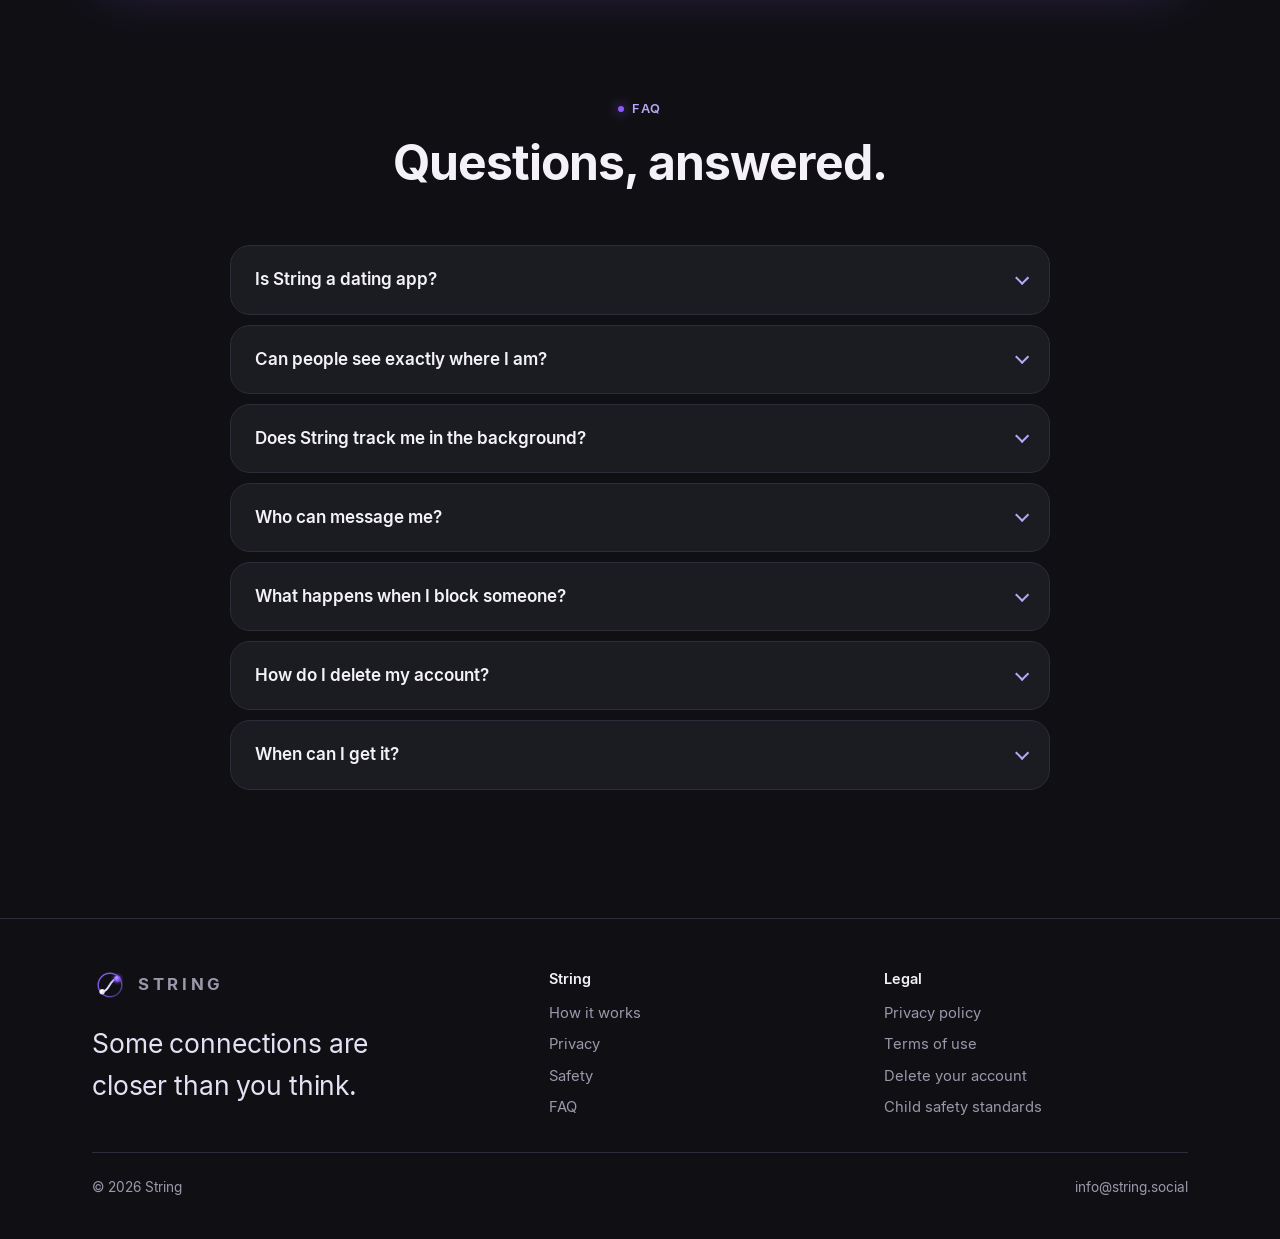
==== commit e0830e00: "Hero on phones: all eight faces in an arc above the logo, bubbles that show - Phones get their own a" ====
--- a/index.html
+++ b/index.html
@@ -15,7 +15,7 @@
   <link rel="icon" type="image/png" sizes="32x32" href="assets/img/icon-32.png">
   <link rel="apple-touch-icon" href="assets/img/icon-180.png">
   <link rel="preload" href="assets/fonts/Inter-Bold.ttf" as="font" type="font/ttf" crossorigin>
-  <link rel="stylesheet" href="assets/css/site.css?v=20261117">
+  <link rel="stylesheet" href="assets/css/site.css?v=20261117b">
   <script>document.documentElement.classList.add("js");</script>
 </head>
 <body>
@@ -133,17 +133,31 @@
             <g style="--d:-6s"><path class="glow" d="M646 535 Q705 493 725 422" stroke="#E879F9" pathLength="1" filter="url(#l-glow)"/><path d="M646 535 Q705 493 725 422" stroke="url(#l-3)" pathLength="1"/></g>
             <g style="--d:-3s"><path class="glow" d="M566 528 Q561 472 522 432" stroke="#8B5CF6" pathLength="1" filter="url(#l-glow)"/><path d="M566 528 Q561 472 522 432" stroke="url(#l-4)" pathLength="1"/></g>
           </svg>
+          <!-- The same strings for phones, where the people sit in a tight arc above the logo. -->
+          <svg class="links m" viewBox="0 0 1200 1200">
+            <defs>
+              <linearGradient id="lm-1" gradientUnits="userSpaceOnUse" x1="680" y1="511" x2="717" y2="470"><stop offset="0" stop-color="#F4F2F8"/><stop offset="1" stop-color="#60A5FA"/></linearGradient>
+              <linearGradient id="lm-2" gradientUnits="userSpaceOnUse" x1="520" y1="511" x2="463" y2="448"><stop offset="0" stop-color="#F4F2F8"/><stop offset="1" stop-color="#E879F9"/></linearGradient>
+              <linearGradient id="lm-3" gradientUnits="userSpaceOnUse" x1="629" y1="484" x2="650" y2="401"><stop offset="0" stop-color="#F4F2F8"/><stop offset="1" stop-color="#E879F9"/></linearGradient>
+              <linearGradient id="lm-4" gradientUnits="userSpaceOnUse" x1="571" y1="484" x2="558" y2="430"><stop offset="0" stop-color="#F4F2F8"/><stop offset="1" stop-color="#8B5CF6"/></linearGradient>
+            </defs>
+            <g style="--d:0s"><path class="glow" d="M680 511 Q706 497 717 470" stroke="#60A5FA" pathLength="1" filter="url(#l-glow)"/><path d="M680 511 Q706 497 717 470" stroke="url(#lm-1)" pathLength="1"/></g>
+            <g style="--d:-9s"><path class="glow" d="M520 511 Q503 469 463 448" stroke="#E879F9" pathLength="1" filter="url(#l-glow)"/><path d="M520 511 Q503 469 463 448" stroke="url(#lm-2)" pathLength="1"/></g>
+            <g style="--d:-6s"><path class="glow" d="M629 484 Q654 446 650 401" stroke="#E879F9" pathLength="1" filter="url(#l-glow)"/><path d="M629 484 Q654 446 650 401" stroke="url(#lm-3)" pathLength="1"/></g>
+            <g style="--d:-3s"><path class="glow" d="M571 484 Q574 455 558 430" stroke="#8B5CF6" pathLength="1" filter="url(#l-glow)"/><path d="M571 484 Q574 455 558 430" stroke="url(#lm-4)" pathLength="1"/></g>
+          </svg>
           <!-- People (made-up, AI-generated): --a angle from the top, --r distance, --s size,
                --c ring colour, --d = a/360*6s - 6s so each lights up as the beam reaches it.
-               --l (on the four the strings reach) times the ring that pulses when it arrives. -->
-          <span class="face" style="--a:335deg;--r:215px;--s:52px;--c:#8B5CF6;--d:-0.42s;--l:-3s"><span><img src="assets/img/faces/01.jpg" alt=""><b></b></span></span>
-          <span class="face" style="--a:35deg;--r:250px;--s:58px;--c:#E879F9;--d:-5.42s;--l:-6s"><span><img src="assets/img/faces/02.jpg" alt=""><b></b></span></span>
-          <span class="face" style="--a:72deg;--r:230px;--s:50px;--c:#60A5FA;--d:-4.8s;--l:0s"><span><img src="assets/img/faces/03.jpg" alt=""><b></b></span></span>
-          <span class="face" style="--a:100deg;--r:400px;--s:60px;--c:#F9A8D4;--d:-4.33s"><span><img src="assets/img/faces/04.jpg" alt=""></span></span>
-          <span class="face" style="--a:118deg;--r:430px;--s:54px;--c:#818CF8;--d:-4.03s"><span><img src="assets/img/faces/05.jpg" alt=""></span></span>
-          <span class="face" style="--a:242deg;--r:430px;--s:56px;--c:#B9A6F6;--d:-1.97s"><span><img src="assets/img/faces/06.jpg" alt=""></span></span>
-          <span class="face" style="--a:262deg;--r:390px;--s:60px;--c:#60A5FA;--d:-1.63s"><span><img src="assets/img/faces/07.jpg" alt=""></span></span>
-          <span class="face" style="--a:295deg;--r:290px;--s:52px;--c:#E879F9;--d:-1.08s;--l:-9s"><span><img src="assets/img/faces/08.jpg" alt=""><b></b></span></span>
+               --l (on the four the strings reach) times the ring that pulses when it arrives.
+               --am, --rm, --dm: the same on phones (a tight arc above the logo). -->
+          <span class="face" style="--a:335deg;--r:215px;--s:52px;--c:#8B5CF6;--d:-0.42s;--l:-3s;--am:346deg;--rm:205px;--dm:-0.23s"><span><img src="assets/img/faces/01.jpg" alt=""><b></b></span></span>
+          <span class="face" style="--a:35deg;--r:250px;--s:58px;--c:#E879F9;--d:-5.42s;--l:-6s;--am:14deg;--rm:235px;--dm:-5.77s"><span><img src="assets/img/faces/02.jpg" alt=""><b></b></span></span>
+          <span class="face" style="--a:72deg;--r:230px;--s:50px;--c:#60A5FA;--d:-4.8s;--l:0s;--am:42deg;--rm:205px;--dm:-5.3s"><span><img src="assets/img/faces/03.jpg" alt=""><b></b></span></span>
+          <span class="face" style="--a:100deg;--r:400px;--s:60px;--c:#F9A8D4;--d:-4.33s;--am:70deg;--rm:235px;--dm:-4.83s"><span><img src="assets/img/faces/04.jpg" alt=""></span></span>
+          <span class="face" style="--a:118deg;--r:430px;--s:54px;--c:#818CF8;--d:-4.03s;--am:98deg;--rm:205px;--dm:-4.37s"><span><img src="assets/img/faces/05.jpg" alt=""></span></span>
+          <span class="face" style="--a:242deg;--r:430px;--s:56px;--c:#B9A6F6;--d:-1.97s;--am:262deg;--rm:230px;--dm:-1.63s"><span><img src="assets/img/faces/06.jpg" alt=""></span></span>
+          <span class="face" style="--a:262deg;--r:390px;--s:60px;--c:#60A5FA;--d:-1.63s;--am:290deg;--rm:205px;--dm:-1.17s"><span><img src="assets/img/faces/07.jpg" alt=""></span></span>
+          <span class="face" style="--a:295deg;--r:290px;--s:52px;--c:#E879F9;--d:-1.08s;--l:-9s;--am:318deg;--rm:235px;--dm:-0.7s"><span><img src="assets/img/faces/08.jpg" alt=""><b></b></span></span>
           <span class="blip" style="--a:15deg;--r:390px;--d:-5.75s;--c:#E9E4F5;--s:8px"><i></i></span>
           <span class="blip" style="--a:315deg;--r:420px;--d:-0.75s;--s:8px"><i></i></span>
         </div>
@@ -498,6 +512,6 @@
   </div>
 </footer>
 
-<script src="assets/js/site.js?v=20261117" defer></script>
+<script src="assets/js/site.js?v=20261117b" defer></script>
 </body>
 </html>
--- a/assets/css/site.css
+++ b/assets/css/site.css
@@ -687,10 +687,33 @@
   }
 }
 
+.links.m {
+  display: none;
+}
 @media (max-width: 700px) {
   .stage {
     min-height: 0;
-    padding: 72px 0 150px;
+    /* room above the logo for the arc of people */
+    padding: 104px 0 150px;
+  }
+  /* Phones: all eight people in a tight arc above and beside the logo, clear of the text. */
+  .face {
+    transform: rotate(var(--am)) translateY(calc(var(--rm) * -1));
+  }
+  .face > span {
+    transform: rotate(calc(var(--am) * -1));
+  }
+  .face img {
+    animation-delay: var(--dm);
+  }
+  .links {
+    display: none;
+  }
+  .links.m {
+    display: block;
+  }
+  .blip {
+    display: none;
   }
   .mark-wrap {
     width: 150px;
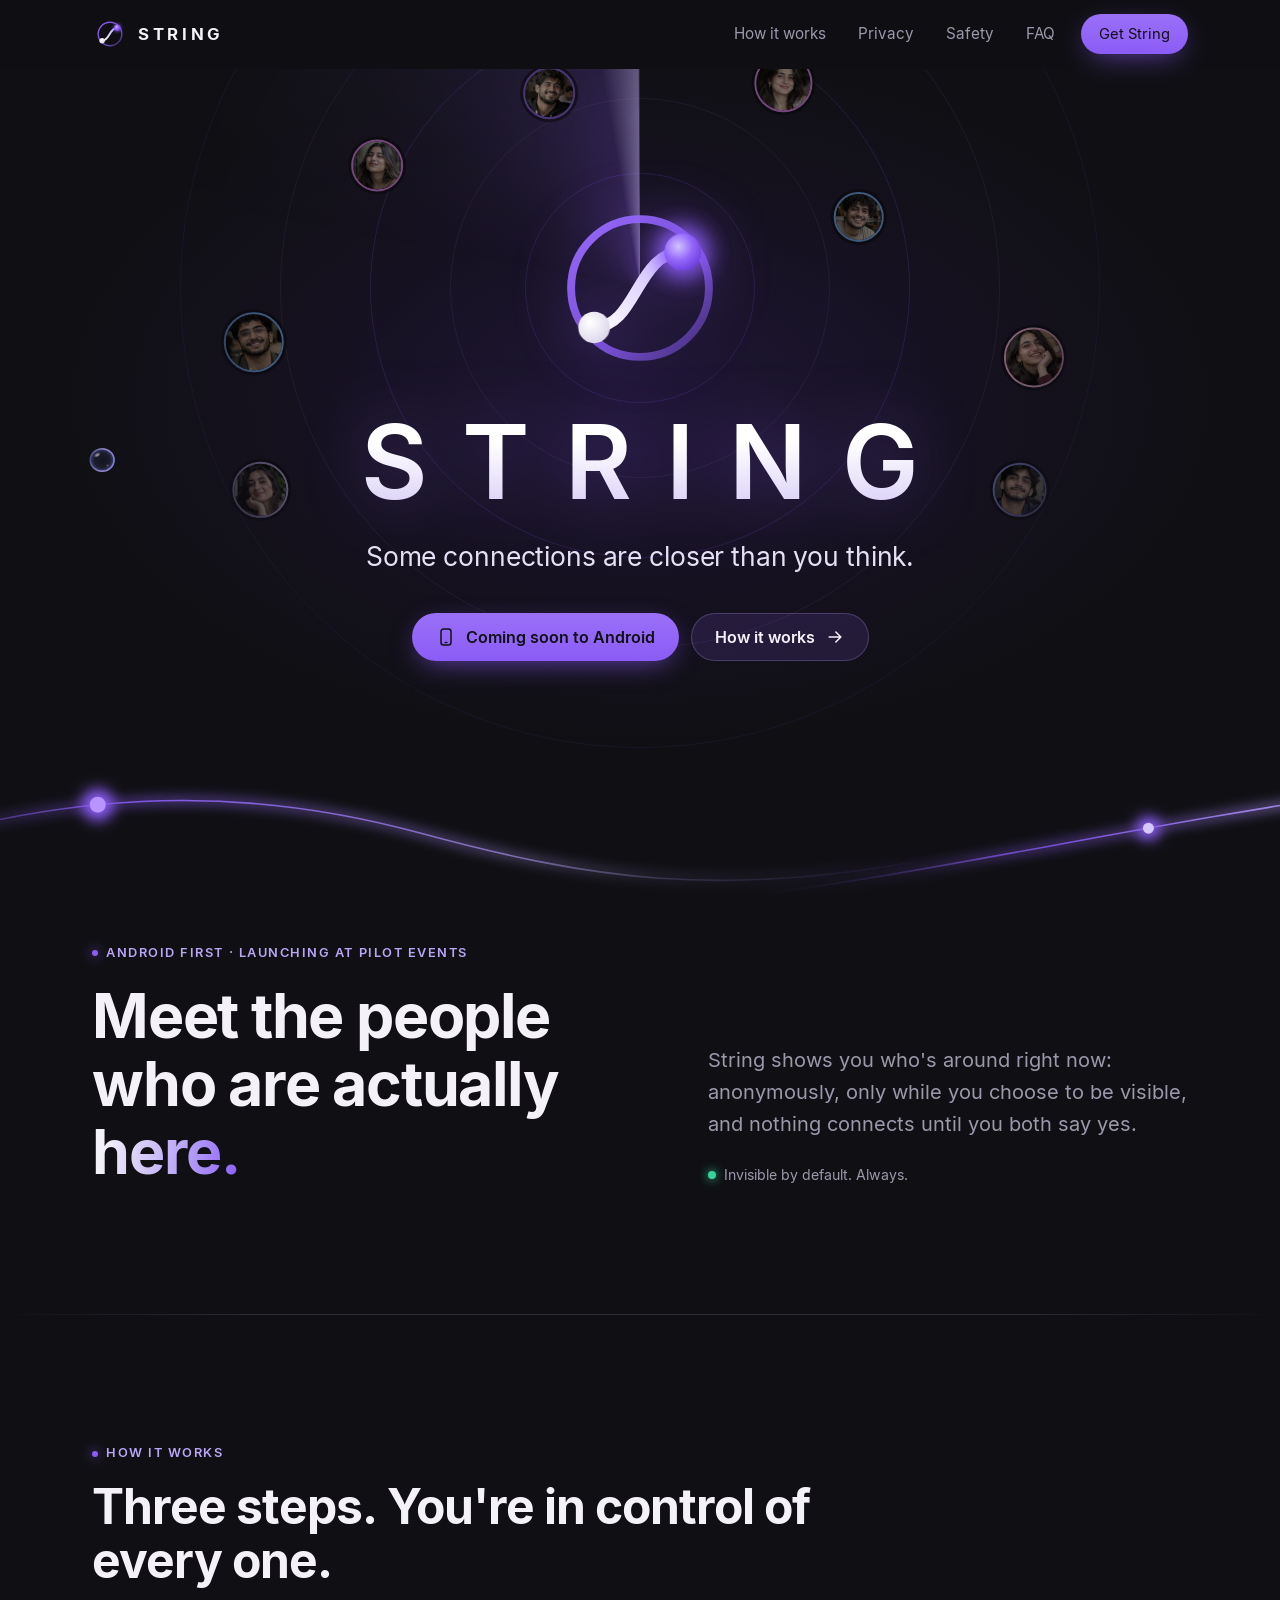
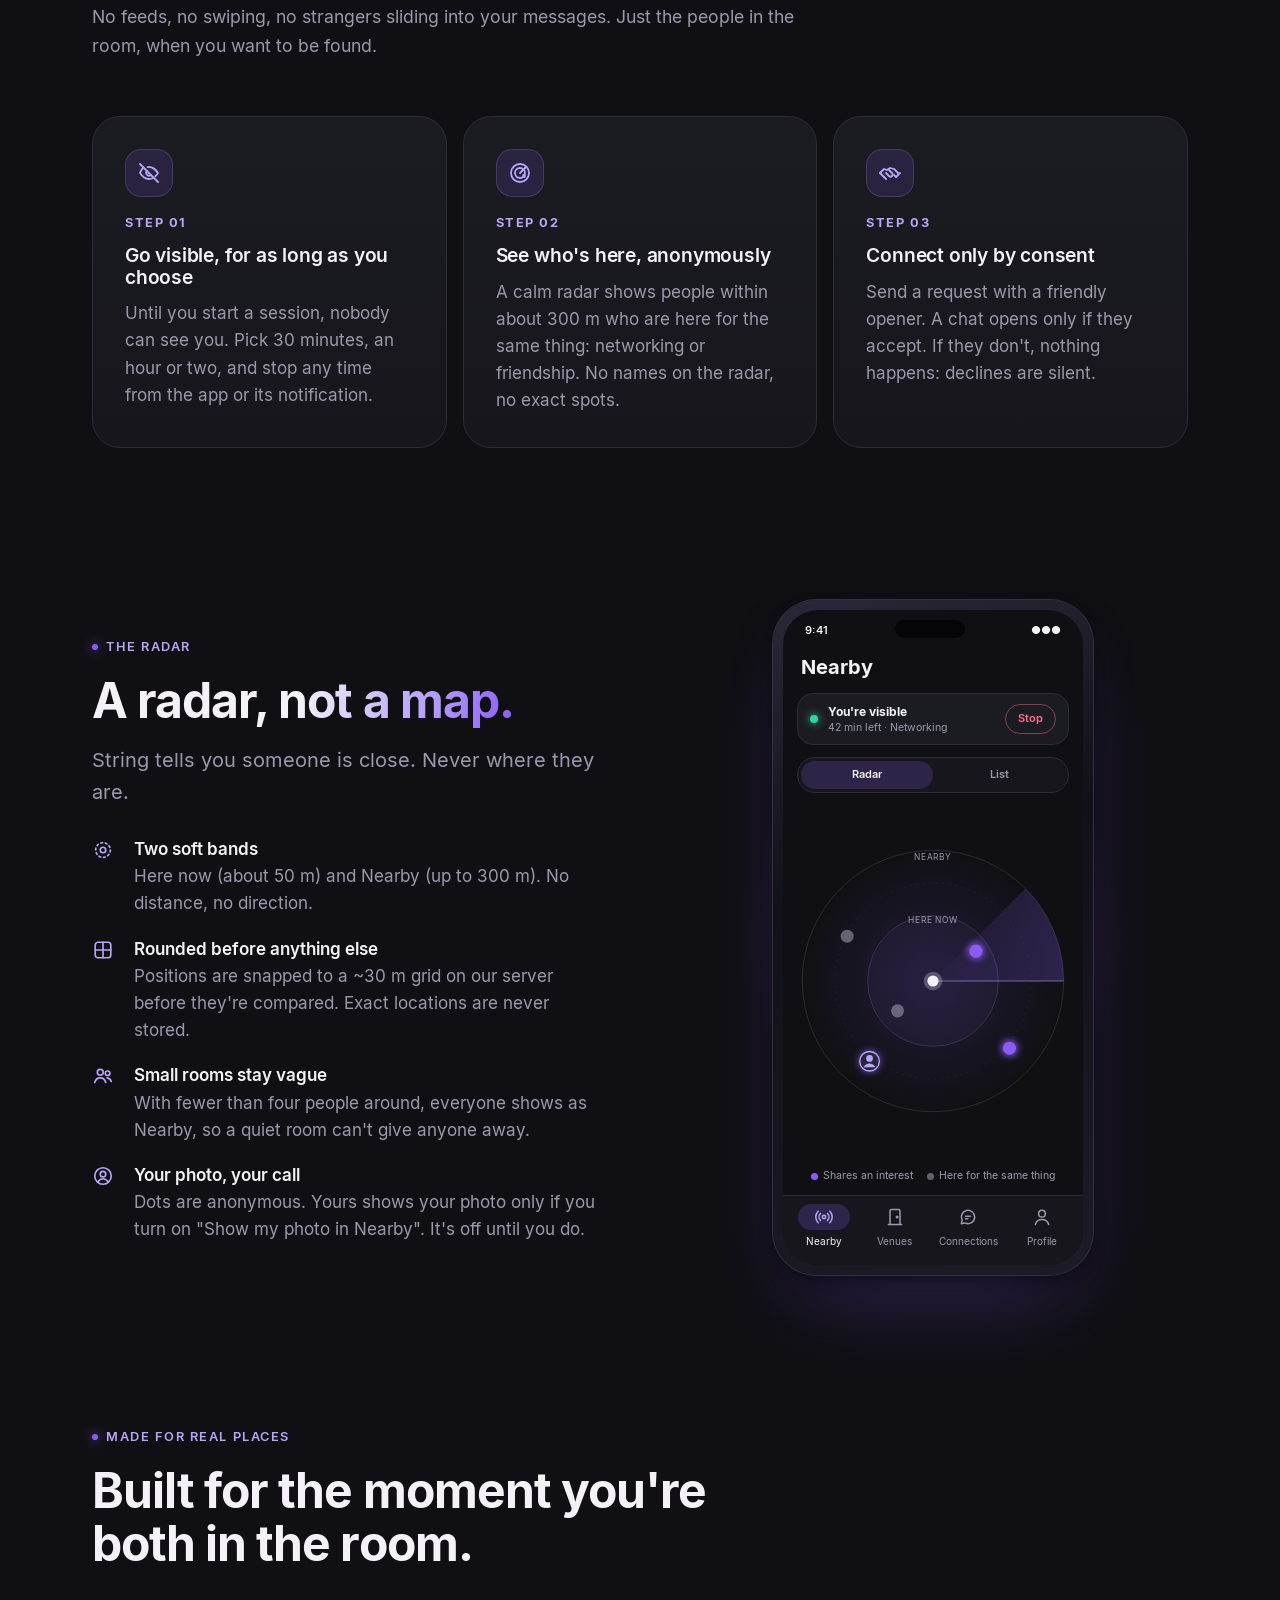
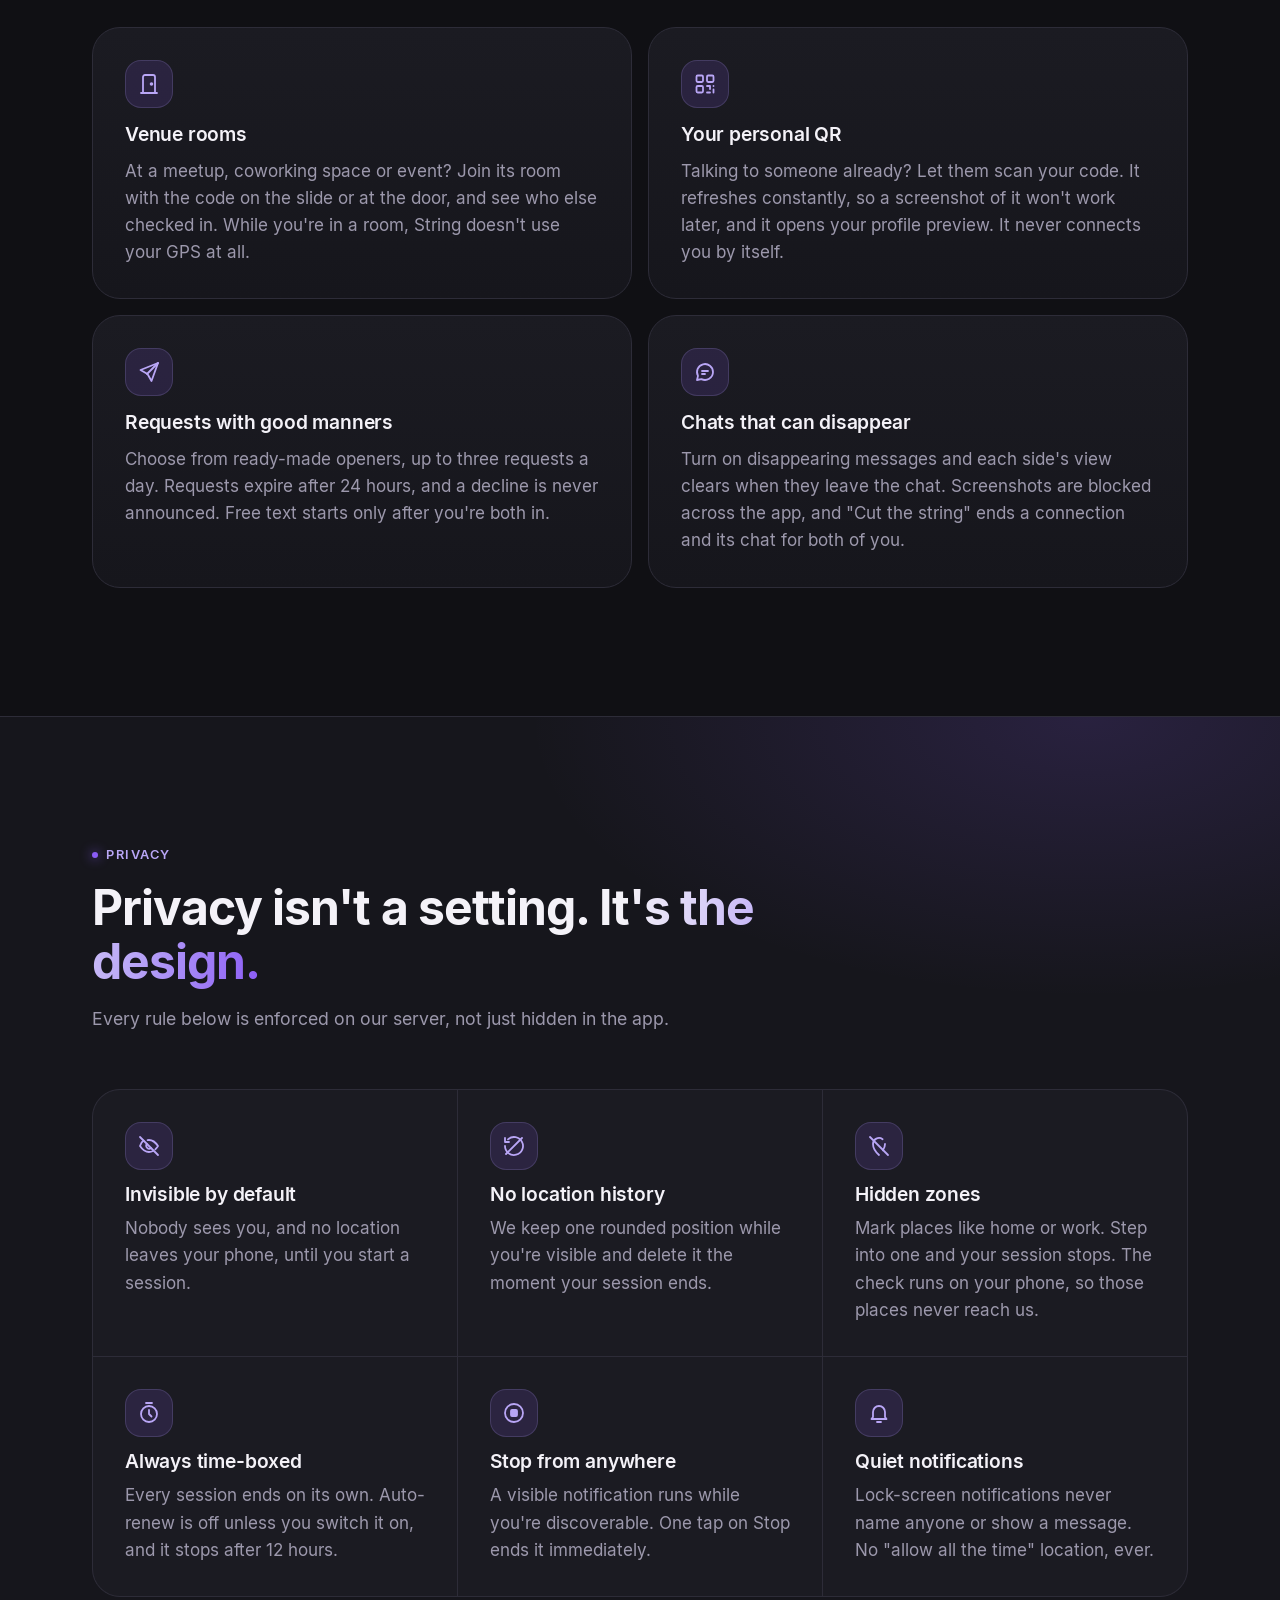
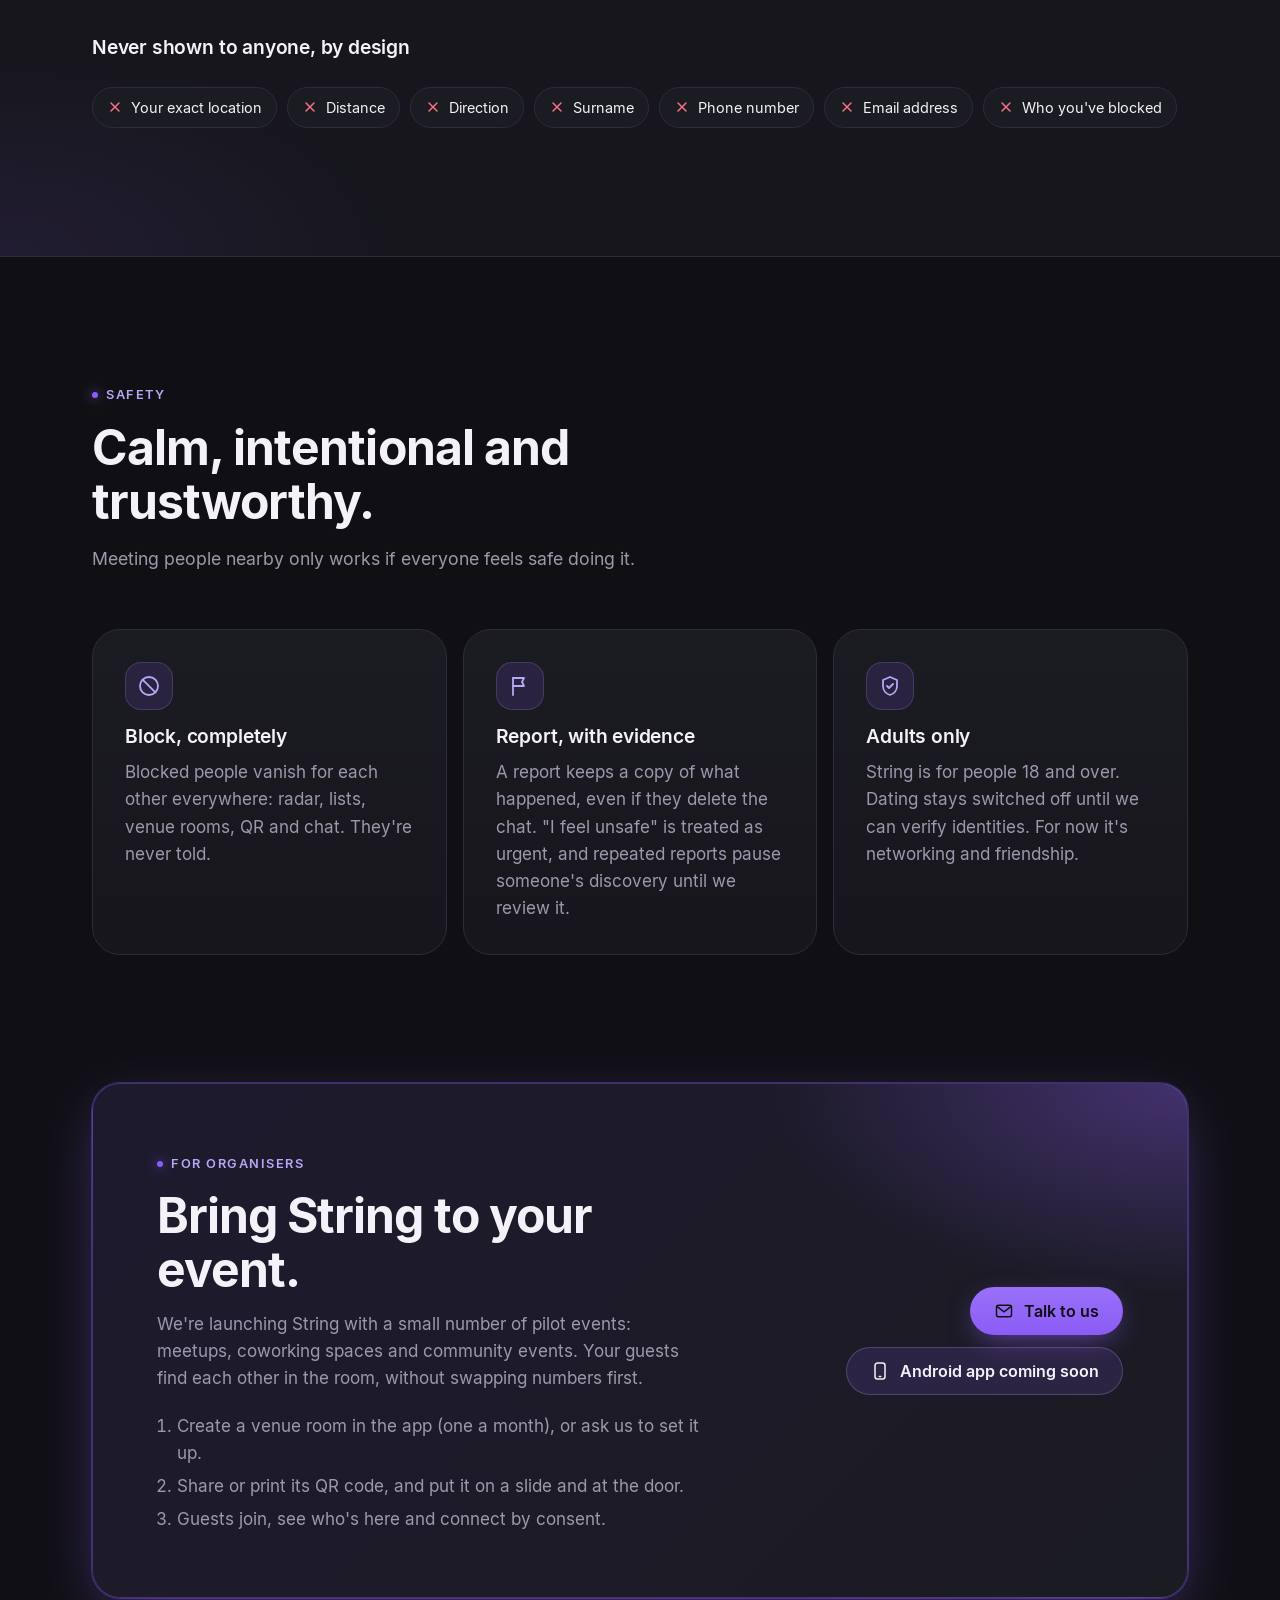
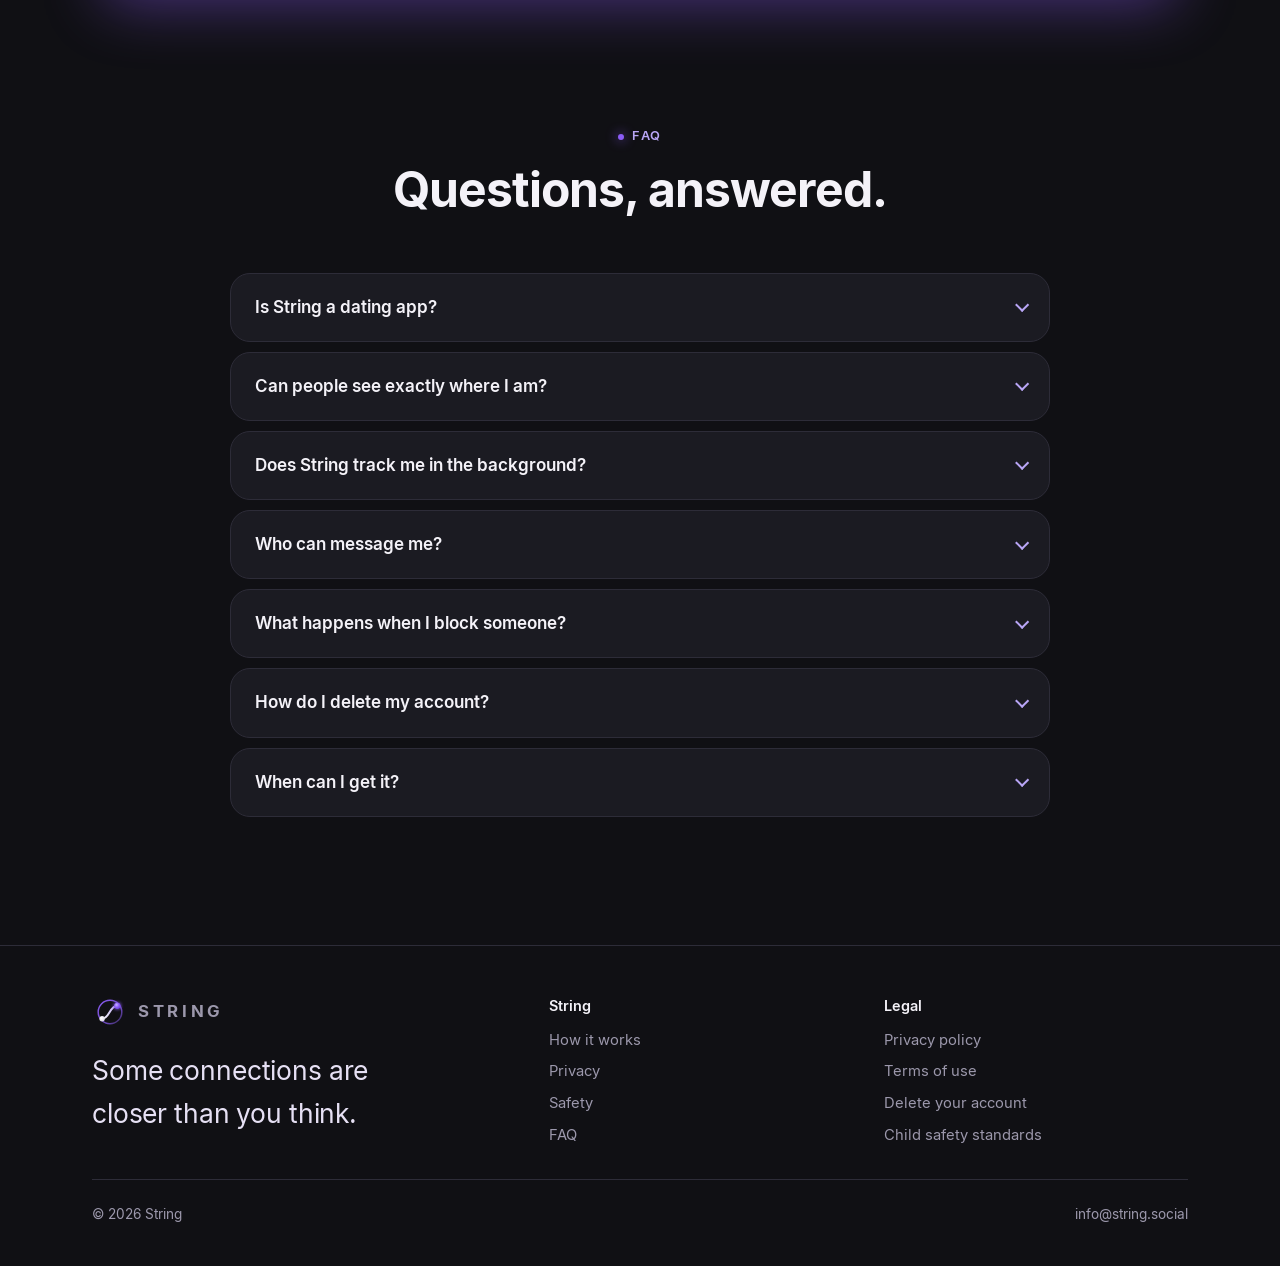
==== commit 002c7136: "Privacy policy: self-hosted server, Tailscale relay, no IP logs; venues The server runs on our own c" ====
--- a/index.html
+++ b/index.html
@@ -427,8 +427,8 @@
           <h2 style="margin-top:14px">Bring String to your event.</h2>
           <p>We're launching String with a small number of pilot events: meetups, coworking spaces and community events. Your guests find each other in the room, without swapping numbers first.</p>
           <ol>
-            <li>We set up a venue room for your event.</li>
-            <li>You put the code on a slide and at the door.</li>
+            <li>Create a venue room in the app (one a month), or ask us to set it up.</li>
+            <li>Share or print its QR code, and put it on a slide and at the door.</li>
             <li>Guests join, see who's here and connect by consent.</li>
           </ol>
         </div>
